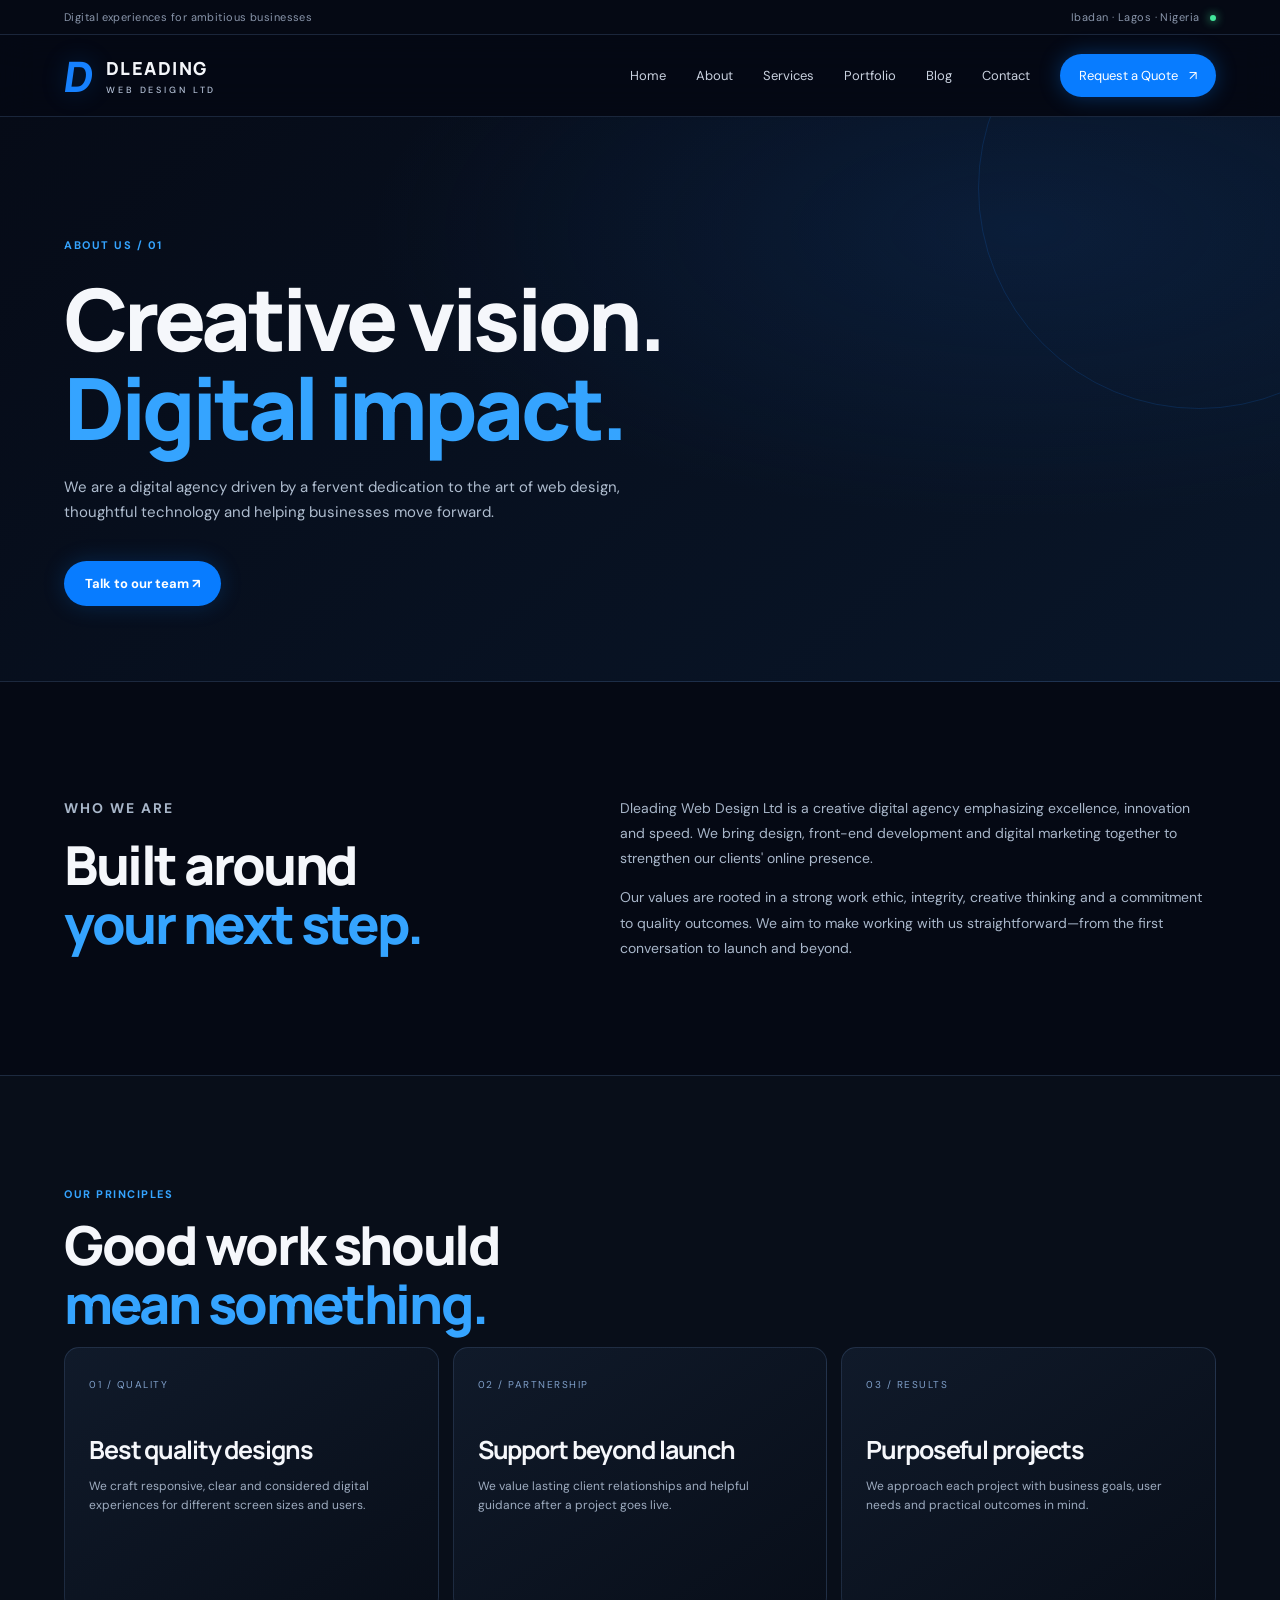
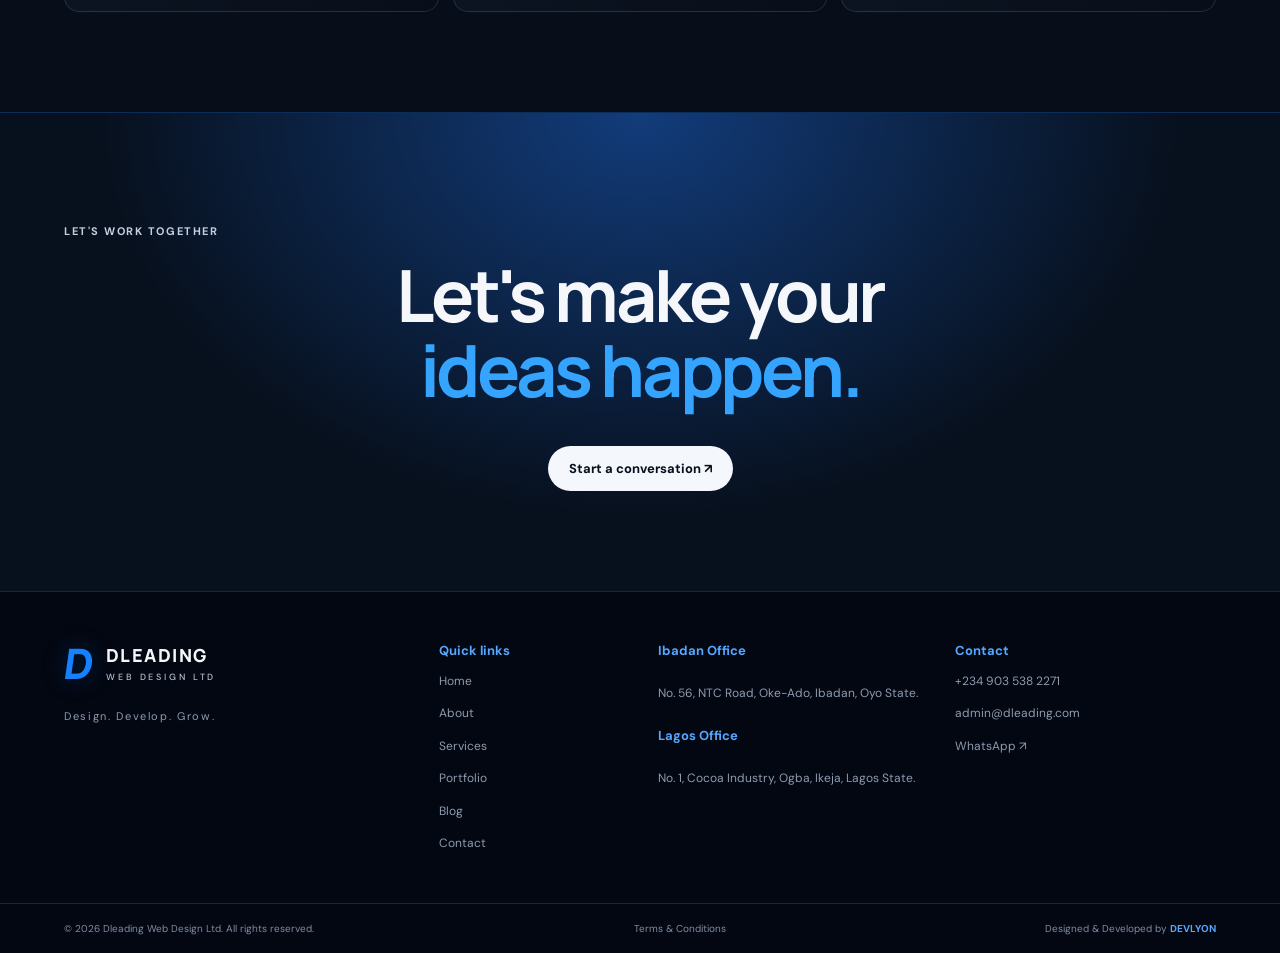
==== about.html @ f8544e95 "Route blog links to redesigned internal blog" ====
<!DOCTYPE html><html lang="en"><head><meta charset="UTF-8"><meta name="viewport" content="width=device-width, initial-scale=1.0"><meta name="description" content="Meet Dleading Web Design Ltd, a digital agency driven by creativity, integrity and purposeful technology."><meta name="theme-color" content="#050914"><title>About Dleading | Dleading Web Design</title><link rel="preconnect" href="https://fonts.googleapis.com"><link rel="preconnect" href="https://fonts.gstatic.com" crossorigin><link href="https://fonts.googleapis.com/css2?family=DM+Sans:wght@400;500;600;700&family=Manrope:wght@400;500;600;700;800&display=swap" rel="stylesheet"><link rel="stylesheet" href="styles.css"></head><body><div class="topline"><span>Digital experiences for ambitious businesses</span><span>Ibadan · Lagos · Nigeria <span class="pulse"></span></span></div><header class="header"><a class="brand" href="index.html"><span class="brand-mark">D</span><span class="brand-text">DLEADING<small>WEB DESIGN LTD</small></span></a><button class="menu-toggle" aria-label="Toggle navigation" aria-expanded="false"><span></span><span></span></button><nav class="nav" aria-label="Main navigation"><a href="index.html">Home</a><a href="about.html">About</a><a href="services.html">Services</a><a href="portfolio.html">Portfolio</a><a href="blog.html">Blog</a><a href="contact.html">Contact</a><a class="nav-cta" href="contact.html">Request a Quote <span>↗</span></a></nav></header><main><section class="inner-hero"><p class="eyebrow blue">ABOUT US / 01</p><h1>Creative vision.<br><span>Digital impact.</span></h1><p>We are a digital agency driven by a fervent dedication to the art of web design, thoughtful technology and helping businesses move forward.</p><a class="button primary" href="contact.html">Talk to our team ↗</a></section><section class="section inner-content"><div><p class="eyebrow blue">WHO WE ARE</p><h2>Built around<br><span>your next step.</span></h2></div><div><p>Dleading Web Design Ltd is a creative digital agency emphasizing excellence, innovation and speed. We bring design, front-end development and digital marketing together to strengthen our clients' online presence.</p><p>Our values are rooted in a strong work ethic, integrity, creative thinking and a commitment to quality outcomes. We aim to make working with us straightforward—from the first conversation to launch and beyond.</p></div></section><section class="section values-section"><p class="eyebrow blue">OUR PRINCIPLES</p><h2>Good work should<br><span>mean something.</span></h2><div class="service-cards"><article class="service-card"><span class="card-number">01 / QUALITY</span><h3>Best quality designs</h3><p>We craft responsive, clear and considered digital experiences for different screen sizes and users.</p></article><article class="service-card"><span class="card-number">02 / PARTNERSHIP</span><h3>Support beyond launch</h3><p>We value lasting client relationships and helpful guidance after a project goes live.</p></article><article class="service-card"><span class="card-number">03 / RESULTS</span><h3>Purposeful projects</h3><p>We approach each project with business goals, user needs and practical outcomes in mind.</p></article></div></section><section class="cta section"><p class="eyebrow">LET'S WORK TOGETHER</p><h2>Let's make your<br><span>ideas happen.</span></h2><a class="button light" href="contact.html">Start a conversation ↗</a></section></main><footer class="footer"><div class="footer-main"><div class="footer-brand"><a class="brand" href="index.html"><span class="brand-mark">D</span><span class="brand-text">DLEADING<small>WEB DESIGN LTD</small></span></a><p>Design. Develop. Grow.</p></div><div><h4>Quick links</h4><a href="index.html">Home</a><a href="about.html">About</a><a href="services.html">Services</a><a href="portfolio.html">Portfolio</a><a href="blog.html">Blog</a><a href="contact.html">Contact</a></div><div><h4>Ibadan Office</h4><p>No. 56, NTC Road, Oke-Ado, Ibadan, Oyo State.</p><h4>Lagos Office</h4><p>No. 1, Cocoa Industry, Ogba, Ikeja, Lagos State.</p></div><div><h4>Contact</h4><a href="tel:+2349035382271">+234 903 538 2271</a><a href="mailto:admin@dleading.com">admin@dleading.com</a><a href="https://wa.me/2349035382271">WhatsApp ↗</a></div></div><div class="footer-bottom"><span>© 2026 Dleading Web Design Ltd. All rights reserved.</span><span>Terms & Conditions</span><span class="dev-credit">Designed & Developed by <a href="https://devlyon.pages.dev/" target="_blank" rel="noopener">DEVLYON</a></span></div></footer><script src="script.js"></script></body></html>
---- styles.css ----
:root{--bg:#050914;--panel:#0a1222;--blue:#087cff;--blue2:#35a4ff;--text:#f5f7fb;--muted:#9ba8bc;--line:rgba(117,157,213,.2);--lime:#c8ff42}*{box-sizing:border-box}html{scroll-behavior:smooth}body{margin:0;background:var(--bg);color:var(--text);font-family:'DM Sans',sans-serif;overflow-x:hidden}a{color:inherit;text-decoration:none}.topline{display:flex;justify-content:space-between;padding:10px 5vw;color:#8995aa;font-size:11px;letter-spacing:.04em;border-bottom:1px solid var(--line)}.pulse{display:inline-block;width:6px;height:6px;background:#42e79b;border-radius:50%;margin-left:7px;box-shadow:0 0 10px #42e79b}.header{height:82px;padding:0 5vw;display:flex;align-items:center;justify-content:space-between;background:rgba(5,9,20,.85);backdrop-filter:blur(18px);position:sticky;top:0;z-index:100;border-bottom:1px solid var(--line)}.brand{display:flex;align-items:center;gap:12px}.brand-mark{font:800 42px Manrope,sans-serif;color:#1681ff;line-height:1;text-shadow:0 0 24px #0866d655;transform:skew(-8deg)}.brand-text{font:800 18px Manrope,sans-serif;letter-spacing:.08em}.brand-text small{display:block;font:500 9px 'DM Sans';letter-spacing:.32em;color:#b4c1d6;margin-top:4px}.nav{display:flex;align-items:center;gap:30px;font-size:13px;color:#c9d1df}.nav>a:not(.nav-cta){transition:color .25s}.nav>a:hover,.nav .active{color:var(--blue2)}.nav-cta{background:var(--blue);padding:13px 19px;border-radius:30px;color:#fff;box-shadow:0 0 22px #087cff55;transition:transform .2s,box-shadow .2s}.nav-cta:hover{transform:translateY(-2px);box-shadow:0 0 30px #087cff88}.nav-cta span{margin-left:8px}.menu-toggle{display:none}.hero{position:relative;min-height:600px;display:flex;align-items:center;padding:70px 5vw 90px;overflow:hidden;background:linear-gradient(110deg,#050914 10%,#07152d 65%,#061020)}.hero-grid{position:absolute;inset:0;opacity:.18;background-image:linear-gradient(rgba(44,115,221,.3) 1px,transparent 1px),linear-gradient(90deg,rgba(44,115,221,.3) 1px,transparent 1px);background-size:60px 60px;mask-image:linear-gradient(to right,black,transparent 80%)}.hero-glow{position:absolute;width:700px;height:700px;background:#0055ff25;filter:blur(90px);right:8%;top:-100px;border-radius:50%}.hero-copy{z-index:2;max-width:660px}.eyebrow{font-size:11px;letter-spacing:.14em;font-weight:700;color:#c4d0e2;display:flex;align-items:center;gap:10px}.eyebrow-line{height:1px;width:40px;background:var(--blue)}.blue{color:var(--blue2)}h1,h2,h3{font-family:Manrope,sans-serif;letter-spacing:-.045em}h1{font-size:clamp(44px,6.2vw,84px);line-height:1.04;margin:23px 0;font-weight:800}h1 span,h2 span{color:var(--blue2)}.hero-desc{color:#b3bfd1;line-height:1.7;max-width:480px;font-size:15px}.hero-actions{display:flex;align-items:center;gap:18px;margin-top:28px}.button{display:inline-flex;align-items:center;gap:14px;padding:14px 21px;border-radius:40px;font-weight:700;font-size:13px;transition:transform .25s,background .25s,box-shadow .25s}.button:hover{transform:translateY(-3px)}.primary{background:var(--blue);color:white;box-shadow:0 0 22px #087cff35}.primary:hover{background:#2792ff;box-shadow:0 0 25px #087cff66}.ghost{color:#fff}.play{display:grid;place-items:center;width:34px;height:34px;border:1px solid #58aaff;border-radius:50%;color:#59aaff}.hero-note{margin-top:52px;color:#7c8ca5;font-size:10px;letter-spacing:.17em}.note-dot{display:inline-block;width:7px;height:7px;border-radius:50%;background:var(--blue);margin-right:10px}.hero-visual{position:absolute;right:4%;top:0;width:49%;height:100%;overflow:hidden}.portrait-backdrop{position:absolute;inset:0;background:linear-gradient(130deg,transparent,#062c65 50%,#07122c);clip-path:polygon(23% 0,100% 0,100% 100%,0 100%)}.founder-photo{position:absolute;bottom:0;right:12%;height:94%;max-width:72%;object-fit:contain;object-position:bottom;filter:drop-shadow(0 10px 45px #0008)}.hero-tag{position:absolute;right:0;top:22%;display:flex;flex-direction:column;color:#70b9ff;font-family:Manrope,sans-serif;font-weight:800;font-size:22px;line-height:1.2;text-shadow:0 0 20px #167bff66;transform:rotate(7deg)}.hero-tag span{font-size:10px;letter-spacing:.2em}.tag-arrow{font-size:32px!important;text-align:right}.orbit{position:absolute;border:1px solid #1681ff55;border-radius:50%;transform:rotate(-22deg)}.orbit-one{width:520px;height:170px;right:-60px;bottom:15%}.orbit-two{width:430px;height:130px;right:0;bottom:20%;border-color:#50b4ff55}.visual-caption{position:absolute;bottom:5%;right:2%;font-size:9px;letter-spacing:.15em;color:#7fa9d6}.service-strip{margin:-28px 3% 0;position:relative;z-index:5;display:grid;grid-template-columns:repeat(8,1fr);background:#07111f;border:1px solid #167fff75;box-shadow:0 0 24px #006aff25;border-radius:18px;overflow:hidden}.service-strip a{display:flex;align-items:center;justify-content:center;flex-direction:column;gap:8px;padding:20px 8px;color:#d8e4f4;font-size:12px;text-align:center;border-right:1px solid var(--line);transition:background .2s,color .2s}.service-strip a:last-child{border:0}.service-strip a:hover{background:#10264a;color:#fff}.strip-icon{font-size:22px;color:#1681ff}.section{padding:100px 5vw}.intro{display:grid;grid-template-columns:1.1fr 1.3fr .9fr;gap:42px;align-items:center}.intro h2,.section-heading h2,.blog-copy h2{font-size:clamp(32px,4vw,52px);line-height:1.08;margin:15px 0}.intro-copy>p:not(.eyebrow){color:#aab6c8;line-height:1.7;font-size:14px}.text-link{display:inline-flex;gap:14px;align-items:center;margin-top:16px;border-bottom:1px solid #287dff;padding-bottom:8px;font-size:13px;font-weight:700}.text-link span{color:var(--blue2)}.showcase{position:relative;height:300px;perspective:900px}.showcase-window{position:absolute;width:75%;height:210px;border-radius:12px;border:1px solid #4e92e655;background:#101b2e;box-shadow:0 20px 40px #0005;overflow:hidden}.window-a{left:0;top:55px;transform:rotate(-8deg)}.window-b{left:15%;top:5px;transform:rotate(4deg);z-index:2}.window-c{right:-2%;top:65px;transform:rotate(10deg);z-index:1}.window-top{height:24px;background:#0b1424;border-bottom:1px solid #243650;display:flex;align-items:center;padding:0 8px;gap:4px}.window-top span{width:5px;height:5px;border-radius:50%;background:#4c6b91}.window-top small{margin-left:auto;font-size:7px;color:#7087a5}.window-content{height:calc(100% - 24px);background:linear-gradient(135deg,#142a49,#061020);padding:20px;display:flex;flex-direction:column;justify-content:center}.window-content span{font-size:13px;color:#92b7e5}.window-content b{font:800 27px Manrope;color:#fff}.window-content i{font-size:9px;color:#78aaff;margin-top:15px}.window-content.alt{background:linear-gradient(140deg,#07101e,#174b9d)}.window-content.third{background:linear-gradient(140deg,#0d1725,#262b3c)}.why h3{font-size:23px;line-height:1.25}.why ul{list-style:none;padding:0;margin:20px 0}.why li{display:flex;gap:12px;margin:17px 0}.why li>b{width:30px;height:30px;border-radius:9px;background:#0c2b55;border:1px solid #167bff66;color:#4da4ff;display:grid;place-items:center}.why li span{display:flex;flex-direction:column;gap:4px}.why li strong{font-size:13px}.why li small{font-size:11px;color:#8797ad}.services{background:#080e19;border-top:1px solid var(--line);border-bottom:1px solid var(--line)}.section-heading{display:flex;justify-content:space-between;align-items:end;gap:30px;margin-bottom:35px}.section-heading>p{max-width:400px;color:#9daabd;line-height:1.65;font-size:14px}.service-cards{display:grid;grid-template-columns:repeat(3,1fr);gap:14px}.service-card{min-height:265px;padding:24px;background:linear-gradient(145deg,#101a2a,#080e19);border:1px solid var(--line);border-radius:15px;position:relative;overflow:hidden;transition:transform .25s,border-color .25s,background .25s}.service-card:hover{transform:translateY(-5px);border-color:#2589ff;background:linear-gradient(145deg,#14294a,#080e19)}.service-card.featured{background:linear-gradient(140deg,#103b79,#0b1425);grid-column:span 2}.card-number{font-size:10px;letter-spacing:.15em;color:#7f9fc9}.card-symbol{position:absolute;right:22px;top:22px;font-size:27px;color:#288bff}.service-card h3{font-size:25px;line-height:1.18;margin:42px 0 12px}.service-card p{font-size:12px;line-height:1.6;color:#9eacc0;max-width:320px}.card-arrow{position:absolute;bottom:20px;right:24px;color:#50a5ff;font-size:22px}.section-bottom{margin-top:30px}.work-grid{display:grid;grid-template-columns:repeat(4,1fr);gap:16px}.work-image{height:240px;position:relative;overflow:hidden;border-radius:12px;background:#111a28}.work-image img{width:100%;height:100%;object-fit:cover;transition:transform .5s,filter .5s}.work-item:hover img{transform:scale(1.06);filter:brightness(.7)}.work-overlay{position:absolute;right:14px;top:14px;background:#087cff;color:white;width:38px;height:38px;border-radius:50%;display:grid;place-items:center;opacity:0;transform:translateY(5px);transition:.25s}.work-item:hover .work-overlay{opacity:1;transform:none}.work-meta{display:flex;flex-direction:column;gap:6px;margin-top:12px}.work-meta span{font-size:11px;font-weight:800;letter-spacing:.06em}.work-meta small{color:#8595aa;font-size:11px}.blog{display:grid;grid-template-columns:1fr 1fr;align-items:center;gap:70px;background:#091222;border-top:1px solid var(--line)}.blog-visual{height:350px;position:relative;background:linear-gradient(145deg,#061327,#0d3472);border-radius:18px;overflow:hidden;display:grid;place-items:center}.blog-big{font:800 260px Manrope;color:#1b80ff33;line-height:1}.blog-orbit{position:absolute;width:340px;height:140px;border:1px solid #298cff80;border-radius:50%;transform:rotate(-20deg);box-shadow:0 0 25px #087cff22}.blog-label{position:absolute;right:20px;bottom:20px;font:800 12px Manrope;letter-spacing:.12em;color:#c8ff42}.blog-copy>p:not(.eyebrow){color:#a8b5c7;line-height:1.7;max-width:430px;font-size:14px}.cta{text-align:center;background:radial-gradient(ellipse at 50% 0,#123c7b,#07101d 60%);border-top:1px solid #167fff44}.cta h2{font-size:clamp(40px,6vw,72px);line-height:1.04;margin:20px 0}.cta>p:not(.eyebrow){color:#b2bfd2}.light{background:#f4f7fb;color:#07101d;margin-top:18px}.light:hover{background:#c8ff42}.footer{background:#030711;border-top:1px solid var(--line)}.footer-main{display:grid;grid-template-columns:1.3fr .7fr 1fr 1fr;gap:36px;padding:50px 5vw}.footer-main>div{display:flex;flex-direction:column;gap:12px}.footer-main h4{margin:0;color:#55a7ff;font-size:13px}.footer-main p,.footer-main a:not(.brand){color:#8e9cb1;font-size:12px;line-height:1.7}.footer-main a:hover{color:#fff}.footer-brand p{font-size:11px!important;letter-spacing:.15em}.footer-bottom{padding:18px 5vw;border-top:1px solid var(--line);display:flex;justify-content:space-between;gap:16px;color:#7f8da3;font-size:10px}.dev-credit a{color:#55a7ff;font-weight:700;transition:color .25s}.dev-credit a:hover{color:#c8ff42}
@media(max-width:1000px){.nav{gap:16px}.nav-cta{padding:11px 13px}.hero-visual{right:0;width:48%}.hero-copy{max-width:58%}.hero-tag{right:2%;font-size:17px}.intro{grid-template-columns:1fr 1.2fr;gap:30px}.why{grid-column:1/-1}.why ul{display:grid;grid-template-columns:repeat(2,1fr);gap:10px}.service-strip{grid-template-columns:repeat(4,1fr)}.service-strip a:nth-child(4){border-right:0}.service-strip a:nth-child(n+5){border-top:1px solid var(--line)}.work-grid{grid-template-columns:repeat(2,1fr)}}
@media(max-width:700px){.topline{font-size:9px;padding:9px 4vw}.header{height:70px;padding:0 4vw}.brand-mark{font-size:34px}.brand-text{font-size:15px}.menu-toggle{display:flex;flex-direction:column;gap:5px;background:transparent;border:1px solid var(--line);border-radius:8px;padding:10px}.menu-toggle span{width:20px;height:2px;background:#eaf2ff}.nav{position:absolute;top:70px;left:0;right:0;background:#070e1b;border-bottom:1px solid var(--line);display:none;flex-direction:column;align-items:stretch;padding:16px 4vw;gap:0}.nav.open{display:flex}.nav>a:not(.nav-cta){padding:13px 0;border-bottom:1px solid var(--line)}.nav-cta{margin-top:12px;text-align:center}.hero{min-height:720px;padding:52px 5vw 280px;align-items:flex-start}.hero-copy{max-width:100%}h1{font-size:clamp(43px,12vw,66px)}.hero-desc{font-size:14px;max-width:400px}.hero-visual{width:100%;height:340px;top:auto;bottom:0;right:0}.founder-photo{height:100%;max-width:78%;right:13%}.hero-tag{top:20%;right:4%;font-size:17px}.orbit-one{width:340px;height:110px;right:-40px}.orbit-two{width:290px;height:90px;right:0}.visual-caption{right:4%;bottom:3%}.service-strip{margin:-18px 3% 0;grid-template-columns:repeat(2,1fr);border-radius:13px}.service-strip a{padding:14px 8px;border-top:1px solid var(--line)}.service-strip a:nth-child(-n+2){border-top:0}.service-strip a:nth-child(2n){border-right:0}.service-strip a:nth-child(4){border-right:0}.section{padding:65px 5vw}.intro{grid-template-columns:1fr;gap:24px}.showcase{height:250px}.showcase-window{height:180px;width:72%}.window-a{top:45px}.window-b{top:0}.window-c{top:48px}.window-content b{font-size:22px}.why ul{grid-template-columns:1fr}.section-heading{align-items:flex-start;flex-direction:column;gap:5px}.section-heading>p{margin-top:0}.service-cards{grid-template-columns:1fr 1fr}.service-card{min-height:245px;padding:18px}.service-card.featured{grid-column:span 2}.service-card h3{font-size:21px;margin-top:38px}.service-card p{font-size:11px}.work-grid{gap:12px}.work-image{height:170px}.work-meta span{font-size:10px}.blog{grid-template-columns:1fr;gap:30px}.blog-visual{height:250px}.blog-big{font-size:190px}.footer-main{grid-template-columns:1fr 1fr;gap:25px;padding:36px 5vw}.footer-brand{grid-column:1/-1}.footer-bottom{flex-direction:column;gap:9px}.cta h2{font-size:43px}}
@media(max-width:390px){.service-cards{grid-template-columns:1fr}.service-card.featured{grid-column:auto}.work-grid{grid-template-columns:1fr}.work-image{height:220px}.hero{padding-bottom:250px}.hero-actions{gap:8px}.button{padding:12px 15px;font-size:12px}}
/* Additional inner-page and motion styling */
.inner-hero{padding:110px 5vw 75px;position:relative;overflow:hidden;background:radial-gradient(ellipse at 80% 20%,#10356855,transparent 45%),linear-gradient(140deg,#060b17,#091629);border-bottom:1px solid var(--line)}.inner-hero:after{content:"";position:absolute;width:440px;height:440px;border:1px solid #167fff28;border-radius:50%;right:-140px;top:-150px;pointer-events:none}.inner-hero h1{font-size:clamp(46px,7vw,86px);margin:22px 0;position:relative;z-index:1}.inner-hero>p:not(.eyebrow){color:#afbdcf;line-height:1.7;max-width:600px;font-size:15px}.inner-hero .button{margin-top:20px}.inner-content{display:grid;grid-template-columns:1fr 1.2fr;gap:60px;align-items:start}.inner-content h2,.values-section h2,.contact-details h2{font:800 clamp(32px,4.2vw,54px)/1.1 Manrope;margin:14px 0}.inner-content p,.contact-details>p:not(.eyebrow){color:#a9b7ca;line-height:1.8;font-size:14px}.values-section{background:#080e19;border-top:1px solid var(--line)}.contact-layout{display:grid;grid-template-columns:1fr 1fr;gap:55px;align-items:start}.contact-detail{display:flex;flex-direction:column;gap:7px;border-bottom:1px solid var(--line);padding:18px 0}.contact-detail small{font-size:10px;letter-spacing:.16em;color:#69aaff}.contact-detail span,.contact-detail a{color:#d3dcec;font-size:13px;line-height:1.6}.contact-details .button{margin-top:24px}.contact-form{display:flex;flex-direction:column;gap:18px;padding:30px;background:linear-gradient(145deg,#101c30,#09111e);border:1px solid var(--line);border-radius:18px}.contact-form label{display:flex;flex-direction:column;gap:8px;color:#cbd5e4;font-size:12px;font-weight:600}.contact-form input,.contact-form textarea{width:100%;background:#060c17;border:1px solid #263750;border-radius:10px;padding:14px;color:#fff;font:14px 'DM Sans',sans-serif;outline:none;transition:border-color .2s,box-shadow .2s}.contact-form input:focus,.contact-form textarea:focus{border-color:#1681ff;box-shadow:0 0 0 3px #1681ff22}.contact-form textarea{resize:vertical}.contact-form button{border:0;cursor:pointer;align-self:flex-start}.form-note,.form-status{font-size:11px;color:#8191a9;line-height:1.6;margin:0}.form-status{color:#8fc6ff}.portfolio-note{font-size:12px;color:#8292aa;margin-top:25px}.blog-link-section{display:grid;grid-template-columns:1fr 1fr;gap:60px;align-items:center}.blog-link-section h2{font:800 clamp(32px,4.5vw,55px)/1.1 Manrope;margin:14px 0}.blog-link-section p:not(.eyebrow){color:#a9b7ca;line-height:1.7}.reveal{opacity:0;transform:translateY(22px);transition:opacity .7s ease,transform .7s ease}.revealed{opacity:1;transform:none}.service-card:nth-child(2){transition-delay:.05s}.service-card:nth-child(3){transition-delay:.1s}.service-card:nth-child(4){transition-delay:.15s}.service-card:nth-child(5){transition-delay:.2s}.service-card:nth-child(6){transition-delay:.25s}@media(max-width:700px){.inner-hero{padding:75px 5vw 55px}.inner-content,.contact-layout,.blog-link-section{grid-template-columns:1fr;gap:30px}.contact-form{padding:22px}.portfolio-grid{grid-template-columns:1fr 1fr}.portfolio-grid .work-image{height:190px}}@media(prefers-reduced-motion:reduce){html{scroll-behavior:auto}.reveal{opacity:1;transform:none;transition:none}*,*:before,*:after{animation-duration:.01ms!important;transition-duration:.01ms!important}}
/* Blog library, filters and article layouts */
.blog-library{padding-top:65px}.blog-tools{display:flex;justify-content:space-between;gap:20px;align-items:center;margin-bottom:30px}.blog-search-wrap{display:flex;align-items:center;gap:10px;background:#0b1526;border:1px solid var(--line);border-radius:40px;padding:0 15px;min-width:230px}.blog-search-wrap span{color:#5daaff;font-size:22px}.blog-search-wrap input{background:transparent;border:0;outline:0;color:#fff;padding:13px 0;width:100%;font:13px 'DM Sans'}.blog-filters{display:flex;gap:8px;flex-wrap:wrap}.blog-filter{border:1px solid var(--line);background:#0b1526;color:#a9b7ca;padding:10px 14px;border-radius:30px;font:600 11px 'DM Sans';cursor:pointer;transition:.2s}.blog-filter:hover,.blog-filter.active{background:#087cff;color:white;border-color:#087cff}.blog-featured{display:grid;grid-template-columns:1fr 1fr;border:1px solid var(--line);border-radius:20px;overflow:hidden;background:#0a1323;margin-bottom:35px}.blog-feature-art{min-height:350px;background:linear-gradient(135deg,#08152a,#104b9b);position:relative;overflow:hidden;display:flex;flex-direction:column;justify-content:center;padding:40px}.feature-grid{position:absolute;inset:0;background-image:linear-gradient(#388cff22 1px,transparent 1px),linear-gradient(90deg,#388cff22 1px,transparent 1px);background-size:38px 38px}.feature-orbit{position:absolute;border:1px solid #55aaff66;border-radius:50%;width:450px;height:180px;transform:rotate(-22deg);left:-20px;top:70px}.blog-feature-art strong{font:800 clamp(45px,5vw,70px)/.95 Manrope;letter-spacing:-.05em;z-index:1}.blog-feature-art small{font:700 10px 'DM Sans';letter-spacing:.18em;color:#c5d8f3;margin-top:22px;z-index:1}.blog-feature-copy{padding:45px;align-self:center}.blog-feature-copy h2{font:800 clamp(27px,3.2vw,42px)/1.1 Manrope;margin:16px 0}.blog-feature-copy>p:not(.eyebrow){color:#aab8ca;line-height:1.7;font-size:13px}.blog-feature-copy .button{margin-top:12px}.blog-card-grid{display:grid;grid-template-columns:repeat(3,1fr);gap:20px}.blog-card{border:1px solid var(--line);border-radius:16px;overflow:hidden;background:#0a1322;transition:transform .25s,border-color .25s}.blog-card:hover{transform:translateY(-5px);border-color:#2b8bff}.blog-card-art{height:210px;padding:22px;display:flex;flex-direction:column;justify-content:space-between;position:relative;overflow:hidden}.blog-card-art>span{font:700 9px 'DM Sans';letter-spacing:.14em;z-index:1}.blog-card-art>b{font:800 36px/1 Manrope;letter-spacing:-.04em;z-index:1}.blog-card-art>i{position:absolute;right:18px;bottom:18px;font-style:normal;font-size:24px;z-index:1}.art-web{background:linear-gradient(135deg,#0a1730,#1259a8)}.art-web:after{content:'';position:absolute;width:240px;height:240px;border:1px solid #7bbdff66;border-radius:50%;right:-60px;top:10px}.art-seo{background:linear-gradient(135deg,#0c1827,#125a46)}.art-seo:after{content:'';position:absolute;width:190px;height:190px;border:1px solid #7affbb66;transform:rotate(45deg);right:-35px;top:35px}.art-marketing{background:linear-gradient(135deg,#20132d,#7a3e9a)}.art-marketing:after{content:'';position:absolute;width:220px;height:140px;border:1px solid #f5a8ff66;border-radius:50%;right:-30px;top:25px;transform:rotate(-20deg)}.blog-card-copy{padding:22px}.blog-card-meta{color:#65aaff;font-size:9px;letter-spacing:.13em;font-weight:700}.blog-card-copy h3{font:700 20px/1.25 Manrope;margin:12px 0}.blog-card-copy h3 a:hover{color:#6ab2ff}.blog-card-copy>p:not(.blog-card-meta){color:#9eacc0;font-size:12px;line-height:1.65}.blog-read{display:inline-block;margin-top:12px;color:#69b0ff;font-size:12px;font-weight:700}.blog-empty{padding:25px;color:#aab8ca;border:1px dashed var(--line);border-radius:12px}.article-hero{padding-bottom:55px}.article-wrap{max-width:820px;margin:auto}.article-meta{color:#66aaff;font-size:10px;letter-spacing:.13em;font-weight:700;margin:25px 0}.article-cover{height:260px;border-radius:18px;display:flex;align-items:center;justify-content:center;position:relative;overflow:hidden;margin-bottom:35px}.article-cover strong{font:800 clamp(45px,8vw,82px)/.95 Manrope;letter-spacing:-.05em;z-index:1;text-align:center}.article-cover .feature-grid{opacity:.5}.article-content{color:#c1ccdc;font-size:15px;line-height:1.85}.article-content h2{font:800 27px/1.2 Manrope;color:#fff;margin:36px 0 12px}.article-content h3{font:700 19px Manrope;color:#eaf2ff;margin:26px 0 10px}.article-content p{margin:15px 0}.article-content ul{padding-left:20px}.article-content li{margin:10px 0}.article-callout{border-left:3px solid #087cff;background:#0b1728;padding:20px;margin:28px 0;color:#d9e7f8}.article-back{display:inline-flex;margin:30px 0;color:#68adff;font-weight:700;font-size:13px}.article-cta{margin-top:45px;padding:30px;border:1px solid var(--line);border-radius:16px;background:#0a1424}.article-cta h3{margin-top:0}@media(max-width:850px){.blog-tools{align-items:flex-start;flex-direction:column}.blog-featured{grid-template-columns:1fr}.blog-feature-art{min-height:280px}.blog-feature-copy{padding:28px}.blog-card-grid{grid-template-columns:1fr 1fr}}@media(max-width:700px){.blog-filters{width:100%}.blog-filter{padding:9px 11px}.blog-card-grid{grid-template-columns:1fr}.blog-card-art{height:200px}.blog-feature-art{min-height:240px}.article-cover{height:210px}.article-content{font-size:14px}.article-content h2{font-size:24px}}
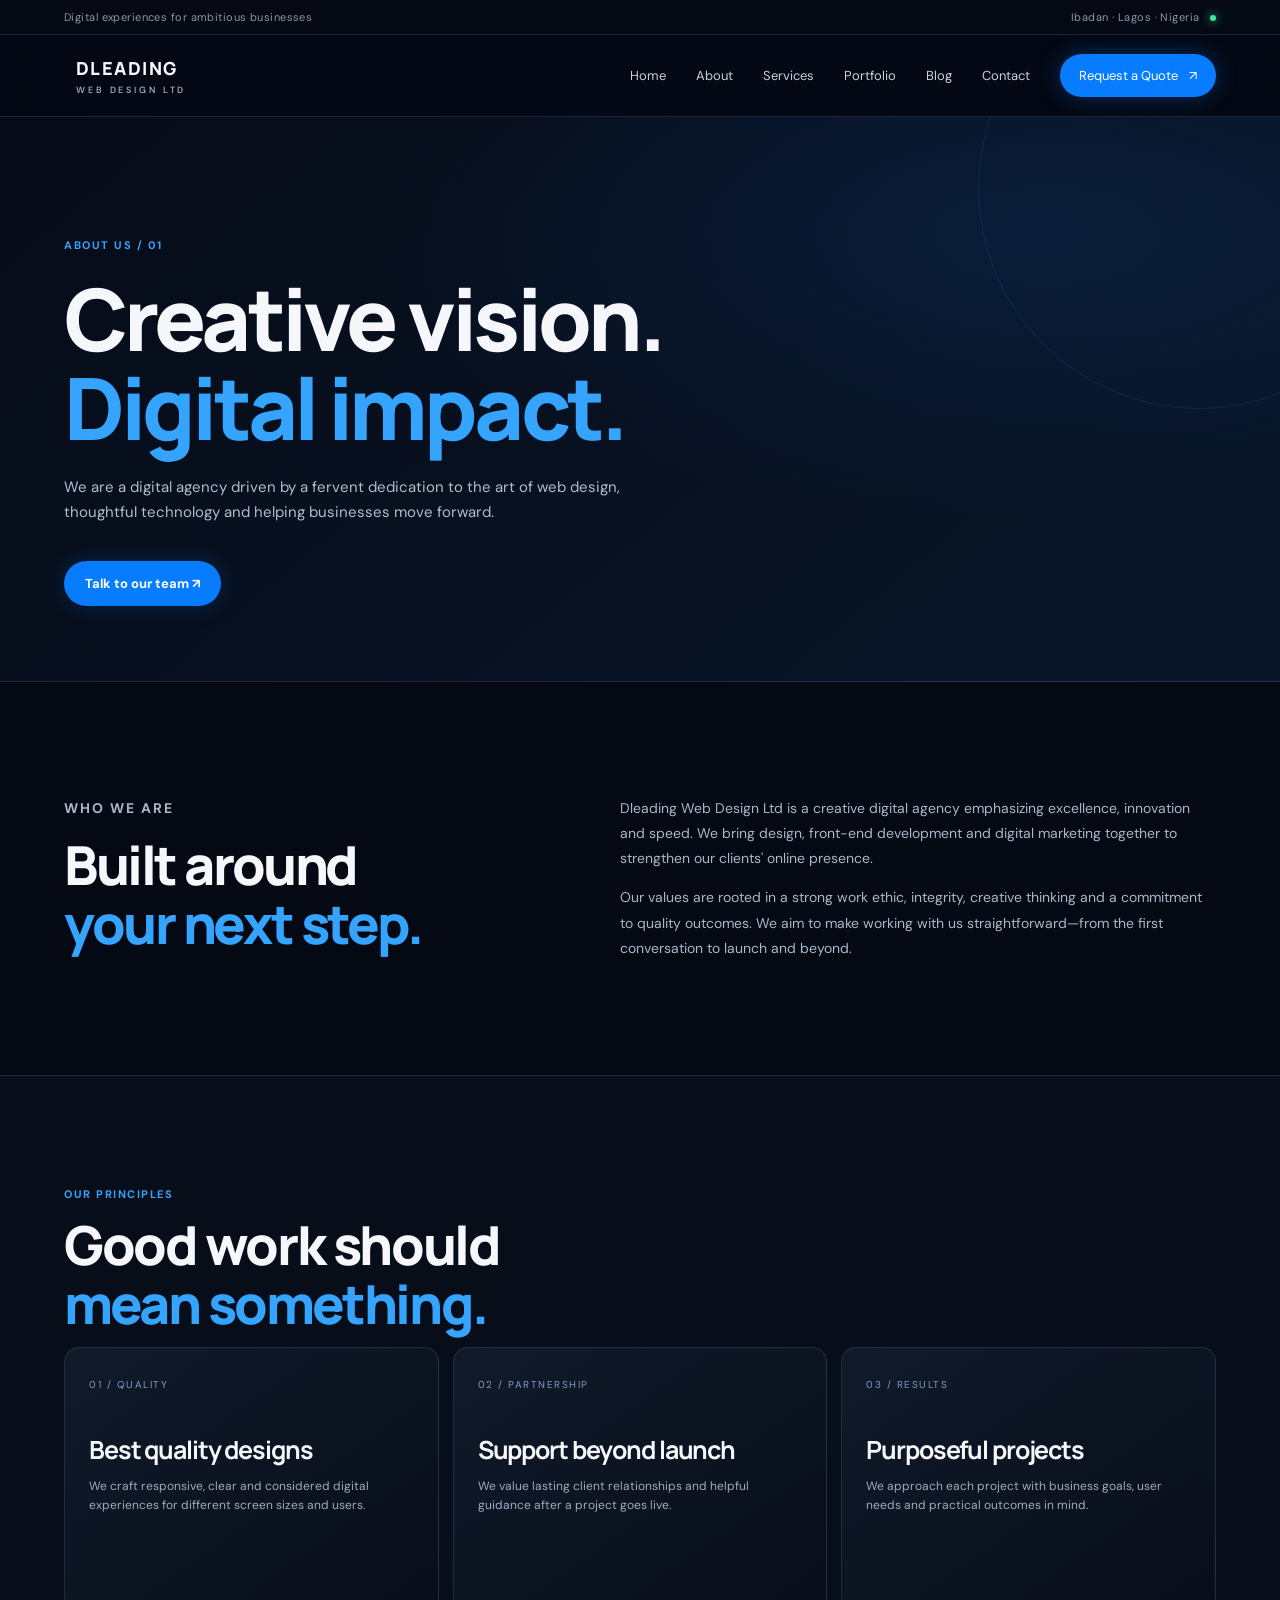
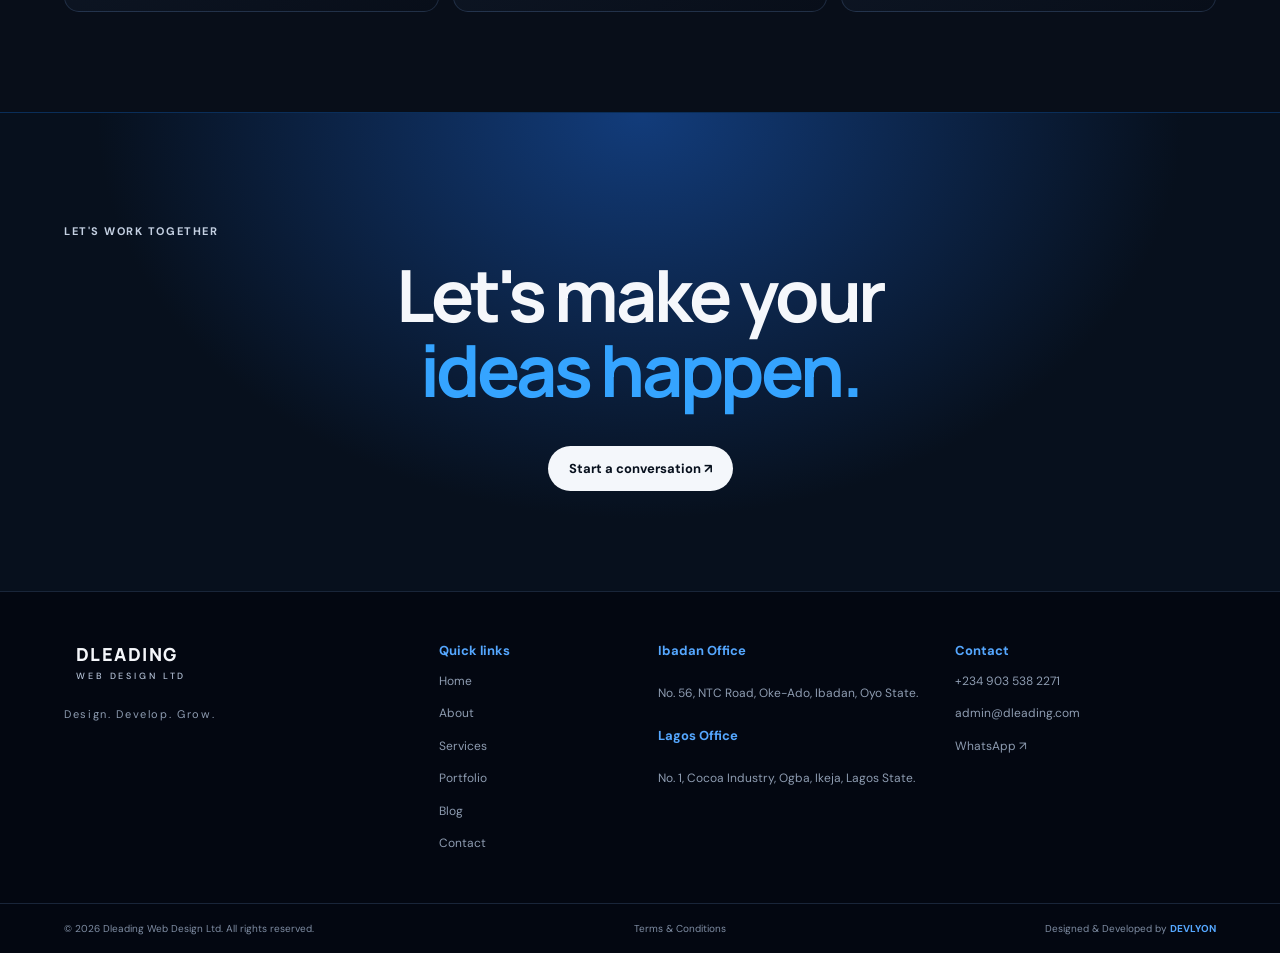
==== commit 13b18ef7: "Replace D monogram with orbital logo mark" ====
--- a/about.html
+++ b/about.html
@@ -1 +1 @@
-<!DOCTYPE html><html lang="en"><head><meta charset="UTF-8"><meta name="viewport" content="width=device-width, initial-scale=1.0"><meta name="description" content="Meet Dleading Web Design Ltd, a digital agency driven by creativity, integrity and purposeful technology."><meta name="theme-color" content="#050914"><title>About Dleading | Dleading Web Design</title><link rel="preconnect" href="https://fonts.googleapis.com"><link rel="preconnect" href="https://fonts.gstatic.com" crossorigin><link href="https://fonts.googleapis.com/css2?family=DM+Sans:wght@400;500;600;700&family=Manrope:wght@400;500;600;700;800&display=swap" rel="stylesheet"><link rel="stylesheet" href="styles.css"></head><body><div class="topline"><span>Digital experiences for ambitious businesses</span><span>Ibadan · Lagos · Nigeria <span class="pulse"></span></span></div><header class="header"><a class="brand" href="index.html"><span class="brand-mark">D</span><span class="brand-text">DLEADING<small>WEB DESIGN LTD</small></span></a><button class="menu-toggle" aria-label="Toggle navigation" aria-expanded="false"><span></span><span></span></button><nav class="nav" aria-label="Main navigation"><a href="index.html">Home</a><a href="about.html">About</a><a href="services.html">Services</a><a href="portfolio.html">Portfolio</a><a href="blog.html">Blog</a><a href="contact.html">Contact</a><a class="nav-cta" href="contact.html">Request a Quote <span>↗</span></a></nav></header><main><section class="inner-hero"><p class="eyebrow blue">ABOUT US / 01</p><h1>Creative vision.<br><span>Digital impact.</span></h1><p>We are a digital agency driven by a fervent dedication to the art of web design, thoughtful technology and helping businesses move forward.</p><a class="button primary" href="contact.html">Talk to our team ↗</a></section><section class="section inner-content"><div><p class="eyebrow blue">WHO WE ARE</p><h2>Built around<br><span>your next step.</span></h2></div><div><p>Dleading Web Design Ltd is a creative digital agency emphasizing excellence, innovation and speed. We bring design, front-end development and digital marketing together to strengthen our clients' online presence.</p><p>Our values are rooted in a strong work ethic, integrity, creative thinking and a commitment to quality outcomes. We aim to make working with us straightforward—from the first conversation to launch and beyond.</p></div></section><section class="section values-section"><p class="eyebrow blue">OUR PRINCIPLES</p><h2>Good work should<br><span>mean something.</span></h2><div class="service-cards"><article class="service-card"><span class="card-number">01 / QUALITY</span><h3>Best quality designs</h3><p>We craft responsive, clear and considered digital experiences for different screen sizes and users.</p></article><article class="service-card"><span class="card-number">02 / PARTNERSHIP</span><h3>Support beyond launch</h3><p>We value lasting client relationships and helpful guidance after a project goes live.</p></article><article class="service-card"><span class="card-number">03 / RESULTS</span><h3>Purposeful projects</h3><p>We approach each project with business goals, user needs and practical outcomes in mind.</p></article></div></section><section class="cta section"><p class="eyebrow">LET'S WORK TOGETHER</p><h2>Let's make your<br><span>ideas happen.</span></h2><a class="button light" href="contact.html">Start a conversation ↗</a></section></main><footer class="footer"><div class="footer-main"><div class="footer-brand"><a class="brand" href="index.html"><span class="brand-mark">D</span><span class="brand-text">DLEADING<small>WEB DESIGN LTD</small></span></a><p>Design. Develop. Grow.</p></div><div><h4>Quick links</h4><a href="index.html">Home</a><a href="about.html">About</a><a href="services.html">Services</a><a href="portfolio.html">Portfolio</a><a href="blog.html">Blog</a><a href="contact.html">Contact</a></div><div><h4>Ibadan Office</h4><p>No. 56, NTC Road, Oke-Ado, Ibadan, Oyo State.</p><h4>Lagos Office</h4><p>No. 1, Cocoa Industry, Ogba, Ikeja, Lagos State.</p></div><div><h4>Contact</h4><a href="tel:+2349035382271">+234 903 538 2271</a><a href="mailto:admin@dleading.com">admin@dleading.com</a><a href="https://wa.me/2349035382271">WhatsApp ↗</a></div></div><div class="footer-bottom"><span>© 2026 Dleading Web Design Ltd. All rights reserved.</span><span>Terms & Conditions</span><span class="dev-credit">Designed & Developed by <a href="https://devlyon.pages.dev/" target="_blank" rel="noopener">DEVLYON</a></span></div></footer><script src="script.js"></script></body></html>+<!DOCTYPE html><html lang="en"><head><meta charset="UTF-8"><meta name="viewport" content="width=device-width, initial-scale=1.0"><meta name="description" content="Meet Dleading Web Design Ltd, a digital agency driven by creativity, integrity and purposeful technology."><meta name="theme-color" content="#050914"><title>About Dleading | Dleading Web Design</title><link rel="preconnect" href="https://fonts.googleapis.com"><link rel="preconnect" href="https://fonts.gstatic.com" crossorigin><link href="https://fonts.googleapis.com/css2?family=DM+Sans:wght@400;500;600;700&family=Manrope:wght@400;500;600;700;800&display=swap" rel="stylesheet"><link rel="stylesheet" href="styles.css"></head><body><div class="topline"><span>Digital experiences for ambitious businesses</span><span>Ibadan · Lagos · Nigeria <span class="pulse"></span></span></div><header class="header"><a class="brand" href="index.html"><span class="brand-mark" aria-hidden="true"></span><span class="brand-text">DLEADING<small>WEB DESIGN LTD</small></span></a><button class="menu-toggle" aria-label="Toggle navigation" aria-expanded="false"><span></span><span></span></button><nav class="nav" aria-label="Main navigation"><a href="index.html">Home</a><a href="about.html">About</a><a href="services.html">Services</a><a href="portfolio.html">Portfolio</a><a href="blog.html">Blog</a><a href="contact.html">Contact</a><a class="nav-cta" href="contact.html">Request a Quote <span>↗</span></a></nav></header><main><section class="inner-hero"><p class="eyebrow blue">ABOUT US / 01</p><h1>Creative vision.<br><span>Digital impact.</span></h1><p>We are a digital agency driven by a fervent dedication to the art of web design, thoughtful technology and helping businesses move forward.</p><a class="button primary" href="contact.html">Talk to our team ↗</a></section><section class="section inner-content"><div><p class="eyebrow blue">WHO WE ARE</p><h2>Built around<br><span>your next step.</span></h2></div><div><p>Dleading Web Design Ltd is a creative digital agency emphasizing excellence, innovation and speed. We bring design, front-end development and digital marketing together to strengthen our clients' online presence.</p><p>Our values are rooted in a strong work ethic, integrity, creative thinking and a commitment to quality outcomes. We aim to make working with us straightforward—from the first conversation to launch and beyond.</p></div></section><section class="section values-section"><p class="eyebrow blue">OUR PRINCIPLES</p><h2>Good work should<br><span>mean something.</span></h2><div class="service-cards"><article class="service-card"><span class="card-number">01 / QUALITY</span><h3>Best quality designs</h3><p>We craft responsive, clear and considered digital experiences for different screen sizes and users.</p></article><article class="service-card"><span class="card-number">02 / PARTNERSHIP</span><h3>Support beyond launch</h3><p>We value lasting client relationships and helpful guidance after a project goes live.</p></article><article class="service-card"><span class="card-number">03 / RESULTS</span><h3>Purposeful projects</h3><p>We approach each project with business goals, user needs and practical outcomes in mind.</p></article></div></section><section class="cta section"><p class="eyebrow">LET'S WORK TOGETHER</p><h2>Let's make your<br><span>ideas happen.</span></h2><a class="button light" href="contact.html">Start a conversation ↗</a></section></main><footer class="footer"><div class="footer-main"><div class="footer-brand"><a class="brand" href="index.html"><span class="brand-mark" aria-hidden="true"></span><span class="brand-text">DLEADING<small>WEB DESIGN LTD</small></span></a><p>Design. Develop. Grow.</p></div><div><h4>Quick links</h4><a href="index.html">Home</a><a href="about.html">About</a><a href="services.html">Services</a><a href="portfolio.html">Portfolio</a><a href="blog.html">Blog</a><a href="contact.html">Contact</a></div><div><h4>Ibadan Office</h4><p>No. 56, NTC Road, Oke-Ado, Ibadan, Oyo State.</p><h4>Lagos Office</h4><p>No. 1, Cocoa Industry, Ogba, Ikeja, Lagos State.</p></div><div><h4>Contact</h4><a href="tel:+2349035382271">+234 903 538 2271</a><a href="mailto:admin@dleading.com">admin@dleading.com</a><a href="https://wa.me/2349035382271">WhatsApp ↗</a></div></div><div class="footer-bottom"><span>© 2026 Dleading Web Design Ltd. All rights reserved.</span><span>Terms & Conditions</span><span class="dev-credit">Designed & Developed by <a href="https://devlyon.pages.dev/" target="_blank" rel="noopener">DEVLYON</a></span></div></footer><script src="script.js"></script></body></html>
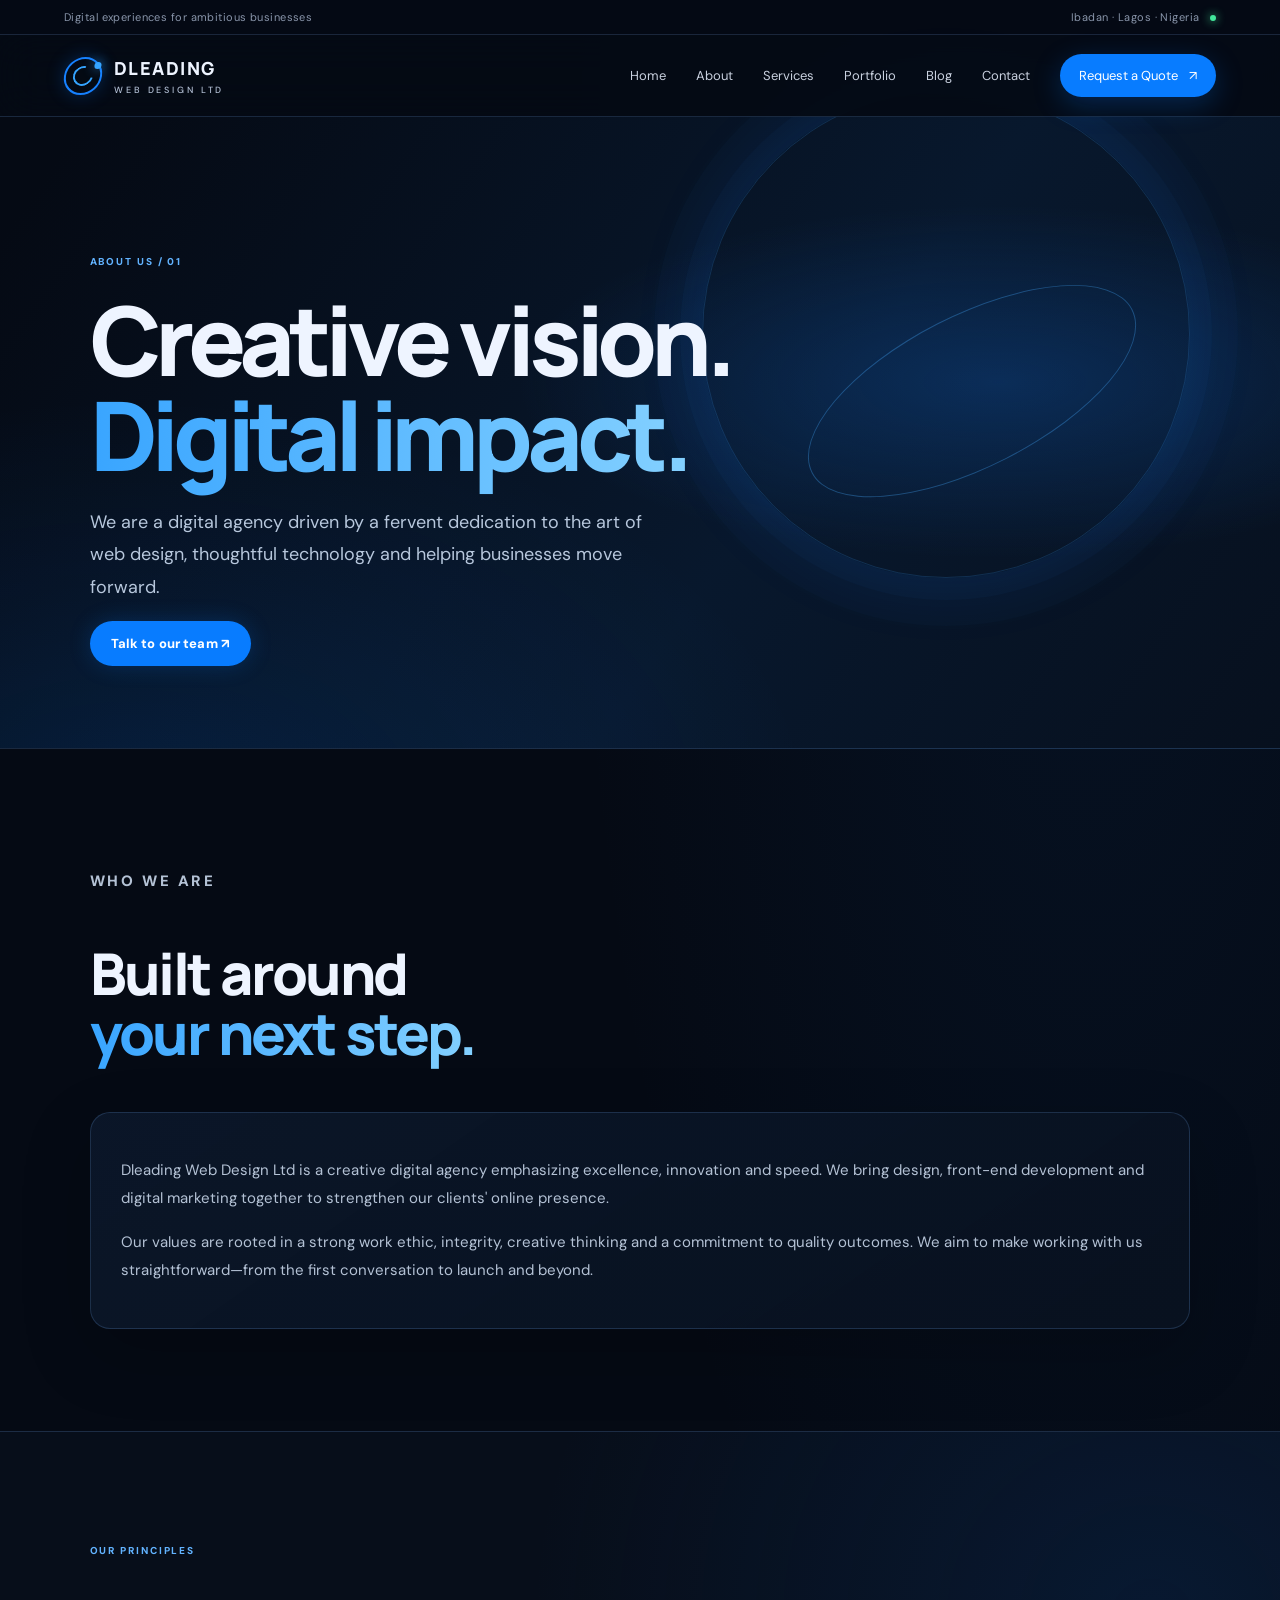
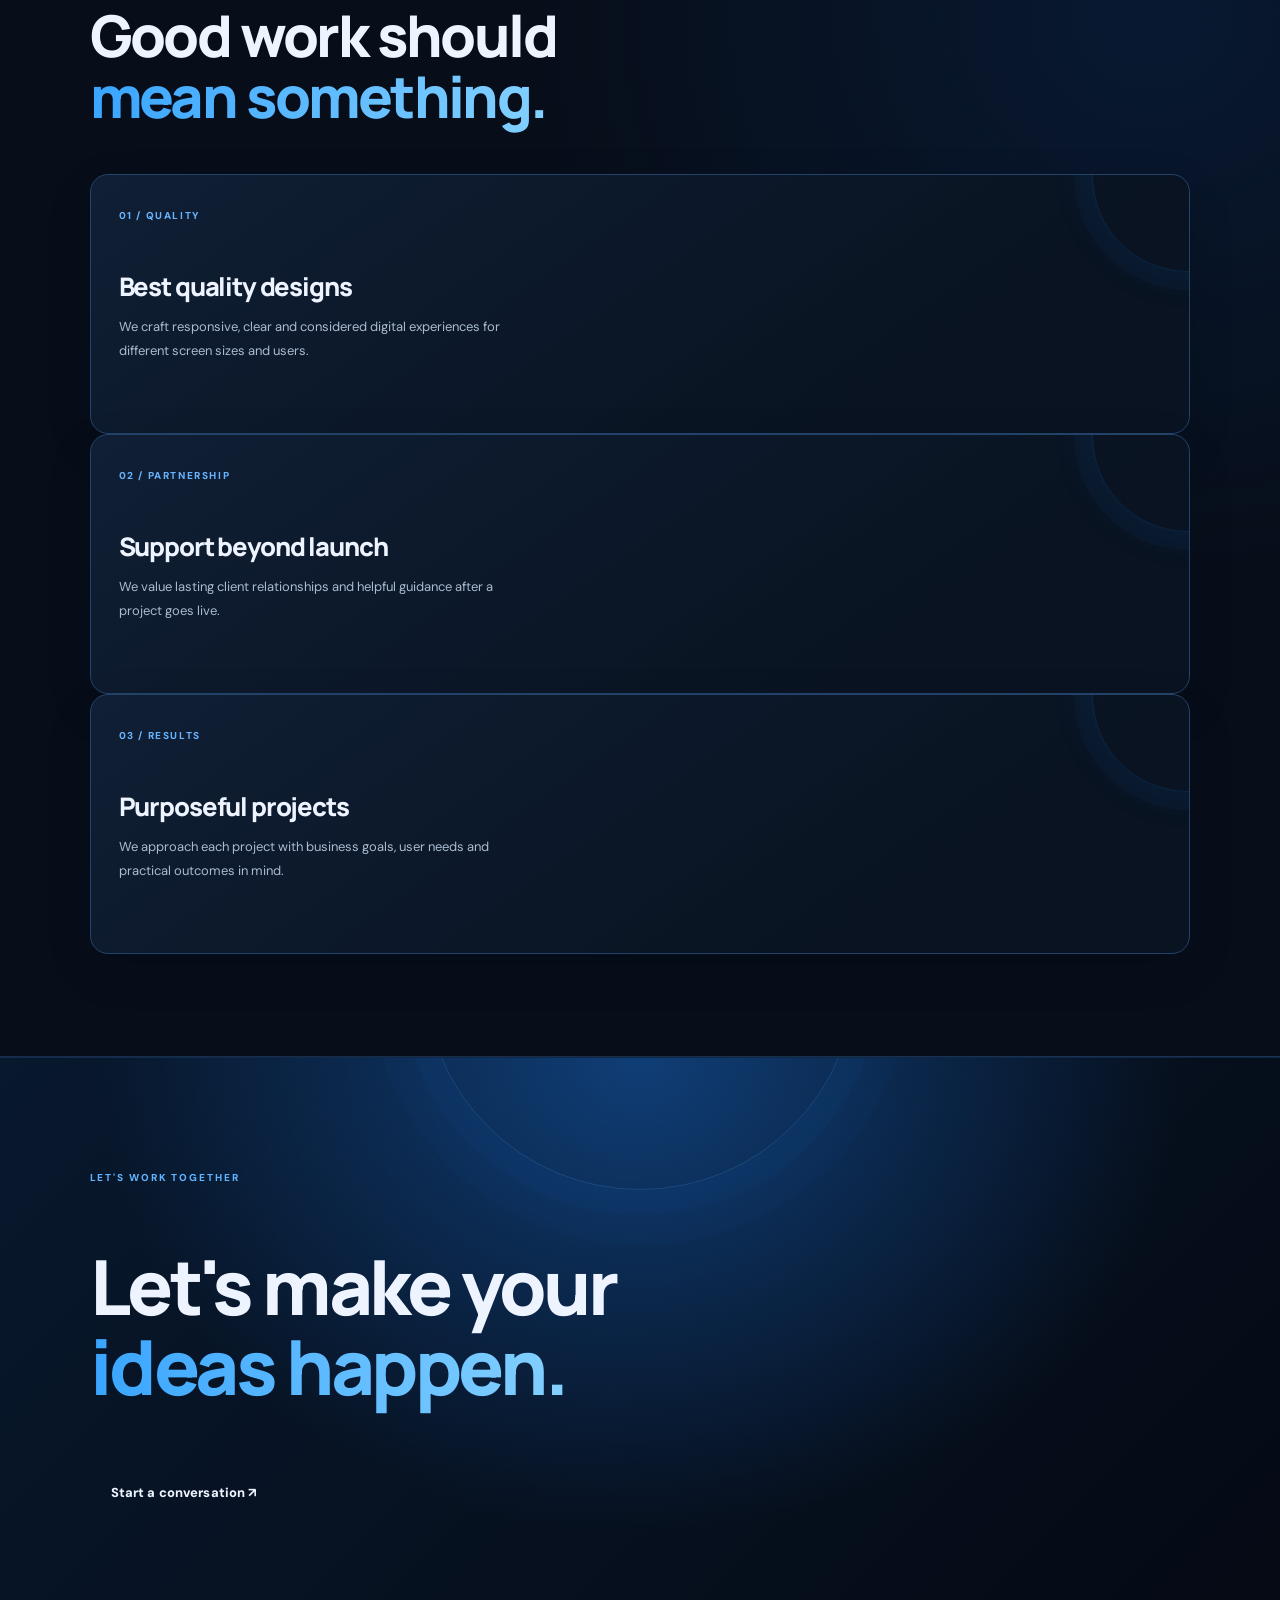
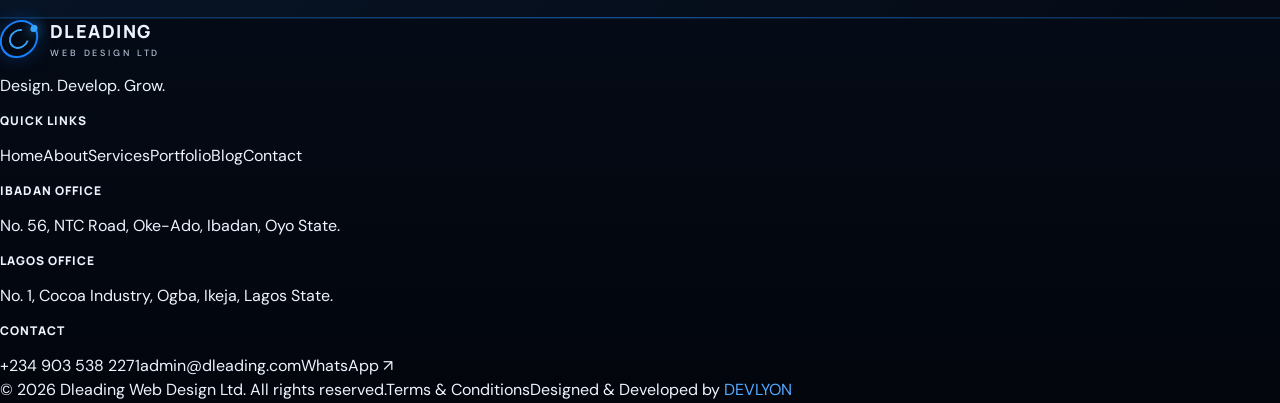
==== commit b163d9a5: "Apply unified Dleading visual system" ====
--- a/about.html
+++ b/about.html
@@ -1 +1 @@
-<!DOCTYPE html><html lang="en"><head><meta charset="UTF-8"><meta name="viewport" content="width=device-width, initial-scale=1.0"><meta name="description" content="Meet Dleading Web Design Ltd, a digital agency driven by creativity, integrity and purposeful technology."><meta name="theme-color" content="#050914"><title>About Dleading | Dleading Web Design</title><link rel="preconnect" href="https://fonts.googleapis.com"><link rel="preconnect" href="https://fonts.gstatic.com" crossorigin><link href="https://fonts.googleapis.com/css2?family=DM+Sans:wght@400;500;600;700&family=Manrope:wght@400;500;600;700;800&display=swap" rel="stylesheet"><link rel="stylesheet" href="styles.css"></head><body><div class="topline"><span>Digital experiences for ambitious businesses</span><span>Ibadan · Lagos · Nigeria <span class="pulse"></span></span></div><header class="header"><a class="brand" href="index.html"><span class="brand-mark" aria-hidden="true"></span><span class="brand-text">DLEADING<small>WEB DESIGN LTD</small></span></a><button class="menu-toggle" aria-label="Toggle navigation" aria-expanded="false"><span></span><span></span></button><nav class="nav" aria-label="Main navigation"><a href="index.html">Home</a><a href="about.html">About</a><a href="services.html">Services</a><a href="portfolio.html">Portfolio</a><a href="blog.html">Blog</a><a href="contact.html">Contact</a><a class="nav-cta" href="contact.html">Request a Quote <span>↗</span></a></nav></header><main><section class="inner-hero"><p class="eyebrow blue">ABOUT US / 01</p><h1>Creative vision.<br><span>Digital impact.</span></h1><p>We are a digital agency driven by a fervent dedication to the art of web design, thoughtful technology and helping businesses move forward.</p><a class="button primary" href="contact.html">Talk to our team ↗</a></section><section class="section inner-content"><div><p class="eyebrow blue">WHO WE ARE</p><h2>Built around<br><span>your next step.</span></h2></div><div><p>Dleading Web Design Ltd is a creative digital agency emphasizing excellence, innovation and speed. We bring design, front-end development and digital marketing together to strengthen our clients' online presence.</p><p>Our values are rooted in a strong work ethic, integrity, creative thinking and a commitment to quality outcomes. We aim to make working with us straightforward—from the first conversation to launch and beyond.</p></div></section><section class="section values-section"><p class="eyebrow blue">OUR PRINCIPLES</p><h2>Good work should<br><span>mean something.</span></h2><div class="service-cards"><article class="service-card"><span class="card-number">01 / QUALITY</span><h3>Best quality designs</h3><p>We craft responsive, clear and considered digital experiences for different screen sizes and users.</p></article><article class="service-card"><span class="card-number">02 / PARTNERSHIP</span><h3>Support beyond launch</h3><p>We value lasting client relationships and helpful guidance after a project goes live.</p></article><article class="service-card"><span class="card-number">03 / RESULTS</span><h3>Purposeful projects</h3><p>We approach each project with business goals, user needs and practical outcomes in mind.</p></article></div></section><section class="cta section"><p class="eyebrow">LET'S WORK TOGETHER</p><h2>Let's make your<br><span>ideas happen.</span></h2><a class="button light" href="contact.html">Start a conversation ↗</a></section></main><footer class="footer"><div class="footer-main"><div class="footer-brand"><a class="brand" href="index.html"><span class="brand-mark" aria-hidden="true"></span><span class="brand-text">DLEADING<small>WEB DESIGN LTD</small></span></a><p>Design. Develop. Grow.</p></div><div><h4>Quick links</h4><a href="index.html">Home</a><a href="about.html">About</a><a href="services.html">Services</a><a href="portfolio.html">Portfolio</a><a href="blog.html">Blog</a><a href="contact.html">Contact</a></div><div><h4>Ibadan Office</h4><p>No. 56, NTC Road, Oke-Ado, Ibadan, Oyo State.</p><h4>Lagos Office</h4><p>No. 1, Cocoa Industry, Ogba, Ikeja, Lagos State.</p></div><div><h4>Contact</h4><a href="tel:+2349035382271">+234 903 538 2271</a><a href="mailto:admin@dleading.com">admin@dleading.com</a><a href="https://wa.me/2349035382271">WhatsApp ↗</a></div></div><div class="footer-bottom"><span>© 2026 Dleading Web Design Ltd. All rights reserved.</span><span>Terms & Conditions</span><span class="dev-credit">Designed & Developed by <a href="https://devlyon.pages.dev/" target="_blank" rel="noopener">DEVLYON</a></span></div></footer><script src="script.js"></script></body></html>+<!DOCTYPE html><html lang="en"><head><meta charset="UTF-8"><meta name="viewport" content="width=device-width, initial-scale=1.0"><meta name="description" content="Meet Dleading Web Design Ltd, a digital agency driven by creativity, integrity and purposeful technology."><meta name="theme-color" content="#050914"><title>About Dleading | Dleading Web Design</title><link rel="preconnect" href="https://fonts.googleapis.com"><link rel="preconnect" href="https://fonts.gstatic.com" crossorigin><link href="https://fonts.googleapis.com/css2?family=DM+Sans:wght@400;500;600;700&family=Manrope:wght@400;500;600;700;800&display=swap" rel="stylesheet"><link rel="stylesheet" href="styles.css"><link rel="stylesheet" href="unified-design.css"></head><body><div class="topline"><span>Digital experiences for ambitious businesses</span><span>Ibadan · Lagos · Nigeria <span class="pulse"></span></span></div><header class="header"><a class="brand" href="index.html"><span class="brand-mark" aria-hidden="true"></span><span class="brand-text">DLEADING<small>WEB DESIGN LTD</small></span></a><button class="menu-toggle" aria-label="Toggle navigation" aria-expanded="false"><span></span><span></span></button><nav class="nav" aria-label="Main navigation"><a href="index.html">Home</a><a href="about.html">About</a><a href="services.html">Services</a><a href="portfolio.html">Portfolio</a><a href="blog.html">Blog</a><a href="contact.html">Contact</a><a class="nav-cta" href="contact.html">Request a Quote <span>↗</span></a></nav></header><main><section class="inner-hero"><p class="eyebrow blue">ABOUT US / 01</p><h1>Creative vision.<br><span>Digital impact.</span></h1><p>We are a digital agency driven by a fervent dedication to the art of web design, thoughtful technology and helping businesses move forward.</p><a class="button primary" href="contact.html">Talk to our team ↗</a></section><section class="section inner-content"><div><p class="eyebrow blue">WHO WE ARE</p><h2>Built around<br><span>your next step.</span></h2></div><div><p>Dleading Web Design Ltd is a creative digital agency emphasizing excellence, innovation and speed. We bring design, front-end development and digital marketing together to strengthen our clients' online presence.</p><p>Our values are rooted in a strong work ethic, integrity, creative thinking and a commitment to quality outcomes. We aim to make working with us straightforward—from the first conversation to launch and beyond.</p></div></section><section class="section values-section"><p class="eyebrow blue">OUR PRINCIPLES</p><h2>Good work should<br><span>mean something.</span></h2><div class="service-cards"><article class="service-card"><span class="card-number">01 / QUALITY</span><h3>Best quality designs</h3><p>We craft responsive, clear and considered digital experiences for different screen sizes and users.</p></article><article class="service-card"><span class="card-number">02 / PARTNERSHIP</span><h3>Support beyond launch</h3><p>We value lasting client relationships and helpful guidance after a project goes live.</p></article><article class="service-card"><span class="card-number">03 / RESULTS</span><h3>Purposeful projects</h3><p>We approach each project with business goals, user needs and practical outcomes in mind.</p></article></div></section><section class="cta section"><p class="eyebrow">LET'S WORK TOGETHER</p><h2>Let's make your<br><span>ideas happen.</span></h2><a class="button light" href="contact.html">Start a conversation ↗</a></section></main><footer class="footer"><div class="footer-main"><div class="footer-brand"><a class="brand" href="index.html"><span class="brand-mark" aria-hidden="true"></span><span class="brand-text">DLEADING<small>WEB DESIGN LTD</small></span></a><p>Design. Develop. Grow.</p></div><div><h4>Quick links</h4><a href="index.html">Home</a><a href="about.html">About</a><a href="services.html">Services</a><a href="portfolio.html">Portfolio</a><a href="blog.html">Blog</a><a href="contact.html">Contact</a></div><div><h4>Ibadan Office</h4><p>No. 56, NTC Road, Oke-Ado, Ibadan, Oyo State.</p><h4>Lagos Office</h4><p>No. 1, Cocoa Industry, Ogba, Ikeja, Lagos State.</p></div><div><h4>Contact</h4><a href="tel:+2349035382271">+234 903 538 2271</a><a href="mailto:admin@dleading.com">admin@dleading.com</a><a href="https://wa.me/2349035382271">WhatsApp ↗</a></div></div><div class="footer-bottom"><span>© 2026 Dleading Web Design Ltd. All rights reserved.</span><span>Terms & Conditions</span><span class="dev-credit">Designed & Developed by <a href="https://devlyon.pages.dev/" target="_blank" rel="noopener">DEVLYON</a></span></div></footer><script src="script.js"></script></body></html>
--- a/styles.css
+++ b/styles.css
@@ -1,8 +1,13 @@
-:root{--bg:#050914;--panel:#0a1222;--blue:#087cff;--blue2:#35a4ff;--text:#f5f7fb;--muted:#9ba8bc;--line:rgba(117,157,213,.2);--lime:#c8ff42}*{box-sizing:border-box}html{scroll-behavior:smooth}body{margin:0;background:var(--bg);color:var(--text);font-family:'DM Sans',sans-serif;overflow-x:hidden}a{color:inherit;text-decoration:none}.topline{display:flex;justify-content:space-between;padding:10px 5vw;color:#8995aa;font-size:11px;letter-spacing:.04em;border-bottom:1px solid var(--line)}.pulse{display:inline-block;width:6px;height:6px;background:#42e79b;border-radius:50%;margin-left:7px;box-shadow:0 0 10px #42e79b}.header{height:82px;padding:0 5vw;display:flex;align-items:center;justify-content:space-between;background:rgba(5,9,20,.85);backdrop-filter:blur(18px);position:sticky;top:0;z-index:100;border-bottom:1px solid var(--line)}.brand{display:flex;align-items:center;gap:12px}.brand-mark{font:800 42px Manrope,sans-serif;color:#1681ff;line-height:1;text-shadow:0 0 24px #0866d655;transform:skew(-8deg)}.brand-text{font:800 18px Manrope,sans-serif;letter-spacing:.08em}.brand-text small{display:block;font:500 9px 'DM Sans';letter-spacing:.32em;color:#b4c1d6;margin-top:4px}.nav{display:flex;align-items:center;gap:30px;font-size:13px;color:#c9d1df}.nav>a:not(.nav-cta){transition:color .25s}.nav>a:hover,.nav .active{color:var(--blue2)}.nav-cta{background:var(--blue);padding:13px 19px;border-radius:30px;color:#fff;box-shadow:0 0 22px #087cff55;transition:transform .2s,box-shadow .2s}.nav-cta:hover{transform:translateY(-2px);box-shadow:0 0 30px #087cff88}.nav-cta span{margin-left:8px}.menu-toggle{display:none}.hero{position:relative;min-height:600px;display:flex;align-items:center;padding:70px 5vw 90px;overflow:hidden;background:linear-gradient(110deg,#050914 10%,#07152d 65%,#061020)}.hero-grid{position:absolute;inset:0;opacity:.18;background-image:linear-gradient(rgba(44,115,221,.3) 1px,transparent 1px),linear-gradient(90deg,rgba(44,115,221,.3) 1px,transparent 1px);background-size:60px 60px;mask-image:linear-gradient(to right,black,transparent 80%)}.hero-glow{position:absolute;width:700px;height:700px;background:#0055ff25;filter:blur(90px);right:8%;top:-100px;border-radius:50%}.hero-copy{z-index:2;max-width:660px}.eyebrow{font-size:11px;letter-spacing:.14em;font-weight:700;color:#c4d0e2;display:flex;align-items:center;gap:10px}.eyebrow-line{height:1px;width:40px;background:var(--blue)}.blue{color:var(--blue2)}h1,h2,h3{font-family:Manrope,sans-serif;letter-spacing:-.045em}h1{font-size:clamp(44px,6.2vw,84px);line-height:1.04;margin:23px 0;font-weight:800}h1 span,h2 span{color:var(--blue2)}.hero-desc{color:#b3bfd1;line-height:1.7;max-width:480px;font-size:15px}.hero-actions{display:flex;align-items:center;gap:18px;margin-top:28px}.button{display:inline-flex;align-items:center;gap:14px;padding:14px 21px;border-radius:40px;font-weight:700;font-size:13px;transition:transform .25s,background .25s,box-shadow .25s}.button:hover{transform:translateY(-3px)}.primary{background:var(--blue);color:white;box-shadow:0 0 22px #087cff35}.primary:hover{background:#2792ff;box-shadow:0 0 25px #087cff66}.ghost{color:#fff}.play{display:grid;place-items:center;width:34px;height:34px;border:1px solid #58aaff;border-radius:50%;color:#59aaff}.hero-note{margin-top:52px;color:#7c8ca5;font-size:10px;letter-spacing:.17em}.note-dot{display:inline-block;width:7px;height:7px;border-radius:50%;background:var(--blue);margin-right:10px}.hero-visual{position:absolute;right:4%;top:0;width:49%;height:100%;overflow:hidden}.portrait-backdrop{position:absolute;inset:0;background:linear-gradient(130deg,transparent,#062c65 50%,#07122c);clip-path:polygon(23% 0,100% 0,100% 100%,0 100%)}.founder-photo{position:absolute;bottom:0;right:12%;height:94%;max-width:72%;object-fit:contain;object-position:bottom;filter:drop-shadow(0 10px 45px #0008)}.hero-tag{position:absolute;right:0;top:22%;display:flex;flex-direction:column;color:#70b9ff;font-family:Manrope,sans-serif;font-weight:800;font-size:22px;line-height:1.2;text-shadow:0 0 20px #167bff66;transform:rotate(7deg)}.hero-tag span{font-size:10px;letter-spacing:.2em}.tag-arrow{font-size:32px!important;text-align:right}.orbit{position:absolute;border:1px solid #1681ff55;border-radius:50%;transform:rotate(-22deg)}.orbit-one{width:520px;height:170px;right:-60px;bottom:15%}.orbit-two{width:430px;height:130px;right:0;bottom:20%;border-color:#50b4ff55}.visual-caption{position:absolute;bottom:5%;right:2%;font-size:9px;letter-spacing:.15em;color:#7fa9d6}.service-strip{margin:-28px 3% 0;position:relative;z-index:5;display:grid;grid-template-columns:repeat(8,1fr);background:#07111f;border:1px solid #167fff75;box-shadow:0 0 24px #006aff25;border-radius:18px;overflow:hidden}.service-strip a{display:flex;align-items:center;justify-content:center;flex-direction:column;gap:8px;padding:20px 8px;color:#d8e4f4;font-size:12px;text-align:center;border-right:1px solid var(--line);transition:background .2s,color .2s}.service-strip a:last-child{border:0}.service-strip a:hover{background:#10264a;color:#fff}.strip-icon{font-size:22px;color:#1681ff}.section{padding:100px 5vw}.intro{display:grid;grid-template-columns:1.1fr 1.3fr .9fr;gap:42px;align-items:center}.intro h2,.section-heading h2,.blog-copy h2{font-size:clamp(32px,4vw,52px);line-height:1.08;margin:15px 0}.intro-copy>p:not(.eyebrow){color:#aab6c8;line-height:1.7;font-size:14px}.text-link{display:inline-flex;gap:14px;align-items:center;margin-top:16px;border-bottom:1px solid #287dff;padding-bottom:8px;font-size:13px;font-weight:700}.text-link span{color:var(--blue2)}.showcase{position:relative;height:300px;perspective:900px}.showcase-window{position:absolute;width:75%;height:210px;border-radius:12px;border:1px solid #4e92e655;background:#101b2e;box-shadow:0 20px 40px #0005;overflow:hidden}.window-a{left:0;top:55px;transform:rotate(-8deg)}.window-b{left:15%;top:5px;transform:rotate(4deg);z-index:2}.window-c{right:-2%;top:65px;transform:rotate(10deg);z-index:1}.window-top{height:24px;background:#0b1424;border-bottom:1px solid #243650;display:flex;align-items:center;padding:0 8px;gap:4px}.window-top span{width:5px;height:5px;border-radius:50%;background:#4c6b91}.window-top small{margin-left:auto;font-size:7px;color:#7087a5}.window-content{height:calc(100% - 24px);background:linear-gradient(135deg,#142a49,#061020);padding:20px;display:flex;flex-direction:column;justify-content:center}.window-content span{font-size:13px;color:#92b7e5}.window-content b{font:800 27px Manrope;color:#fff}.window-content i{font-size:9px;color:#78aaff;margin-top:15px}.window-content.alt{background:linear-gradient(140deg,#07101e,#174b9d)}.window-content.third{background:linear-gradient(140deg,#0d1725,#262b3c)}.why h3{font-size:23px;line-height:1.25}.why ul{list-style:none;padding:0;margin:20px 0}.why li{display:flex;gap:12px;margin:17px 0}.why li>b{width:30px;height:30px;border-radius:9px;background:#0c2b55;border:1px solid #167bff66;color:#4da4ff;display:grid;place-items:center}.why li span{display:flex;flex-direction:column;gap:4px}.why li strong{font-size:13px}.why li small{font-size:11px;color:#8797ad}.services{background:#080e19;border-top:1px solid var(--line);border-bottom:1px solid var(--line)}.section-heading{display:flex;justify-content:space-between;align-items:end;gap:30px;margin-bottom:35px}.section-heading>p{max-width:400px;color:#9daabd;line-height:1.65;font-size:14px}.service-cards{display:grid;grid-template-columns:repeat(3,1fr);gap:14px}.service-card{min-height:265px;padding:24px;background:linear-gradient(145deg,#101a2a,#080e19);border:1px solid var(--line);border-radius:15px;position:relative;overflow:hidden;transition:transform .25s,border-color .25s,background .25s}.service-card:hover{transform:translateY(-5px);border-color:#2589ff;background:linear-gradient(145deg,#14294a,#080e19)}.service-card.featured{background:linear-gradient(140deg,#103b79,#0b1425);grid-column:span 2}.card-number{font-size:10px;letter-spacing:.15em;color:#7f9fc9}.card-symbol{position:absolute;right:22px;top:22px;font-size:27px;color:#288bff}.service-card h3{font-size:25px;line-height:1.18;margin:42px 0 12px}.service-card p{font-size:12px;line-height:1.6;color:#9eacc0;max-width:320px}.card-arrow{position:absolute;bottom:20px;right:24px;color:#50a5ff;font-size:22px}.section-bottom{margin-top:30px}.work-grid{display:grid;grid-template-columns:repeat(4,1fr);gap:16px}.work-image{height:240px;position:relative;overflow:hidden;border-radius:12px;background:#111a28}.work-image img{width:100%;height:100%;object-fit:cover;transition:transform .5s,filter .5s}.work-item:hover img{transform:scale(1.06);filter:brightness(.7)}.work-overlay{position:absolute;right:14px;top:14px;background:#087cff;color:white;width:38px;height:38px;border-radius:50%;display:grid;place-items:center;opacity:0;transform:translateY(5px);transition:.25s}.work-item:hover .work-overlay{opacity:1;transform:none}.work-meta{display:flex;flex-direction:column;gap:6px;margin-top:12px}.work-meta span{font-size:11px;font-weight:800;letter-spacing:.06em}.work-meta small{color:#8595aa;font-size:11px}.blog{display:grid;grid-template-columns:1fr 1fr;align-items:center;gap:70px;background:#091222;border-top:1px solid var(--line)}.blog-visual{height:350px;position:relative;background:linear-gradient(145deg,#061327,#0d3472);border-radius:18px;overflow:hidden;display:grid;place-items:center}.blog-big{font:800 260px Manrope;color:#1b80ff33;line-height:1}.blog-orbit{position:absolute;width:340px;height:140px;border:1px solid #298cff80;border-radius:50%;transform:rotate(-20deg);box-shadow:0 0 25px #087cff22}.blog-label{position:absolute;right:20px;bottom:20px;font:800 12px Manrope;letter-spacing:.12em;color:#c8ff42}.blog-copy>p:not(.eyebrow){color:#a8b5c7;line-height:1.7;max-width:430px;font-size:14px}.cta{text-align:center;background:radial-gradient(ellipse at 50% 0,#123c7b,#07101d 60%);border-top:1px solid #167fff44}.cta h2{font-size:clamp(40px,6vw,72px);line-height:1.04;margin:20px 0}.cta>p:not(.eyebrow){color:#b2bfd2}.light{background:#f4f7fb;color:#07101d;margin-top:18px}.light:hover{background:#c8ff42}.footer{background:#030711;border-top:1px solid var(--line)}.footer-main{display:grid;grid-template-columns:1.3fr .7fr 1fr 1fr;gap:36px;padding:50px 5vw}.footer-main>div{display:flex;flex-direction:column;gap:12px}.footer-main h4{margin:0;color:#55a7ff;font-size:13px}.footer-main p,.footer-main a:not(.brand){color:#8e9cb1;font-size:12px;line-height:1.7}.footer-main a:hover{color:#fff}.footer-brand p{font-size:11px!important;letter-spacing:.15em}.footer-bottom{padding:18px 5vw;border-top:1px solid var(--line);display:flex;justify-content:space-between;gap:16px;color:#7f8da3;font-size:10px}.dev-credit a{color:#55a7ff;font-weight:700;transition:color .25s}.dev-credit a:hover{color:#c8ff42}
+:root{--bg:#050914;--panel:#0a1222;--blue:#087cff;--blue2:#35a4ff;--text:#f5f7fb;--muted:#9ba8bc;--line:rgba(117,157,213,.2);--lime:#c8ff42}*{box-sizing:border-box}html{scroll-behavior:smooth}body{margin:0;background:var(--bg);color:var(--text);font-family:'DM Sans',sans-serif;overflow-x:hidden}a{color:inherit;text-decoration:none}.topline{display:flex;justify-content:space-between;padding:10px 5vw;color:#8995aa;font-size:11px;letter-spacing:.04em;border-bottom:1px solid var(--line)}.pulse{display:inline-block;width:6px;height:6px;background:#42e79b;border-radius:50%;margin-left:7px;box-shadow:0 0 10px #42e79b}.header{height:82px;padding:0 5vw;display:flex;align-items:center;justify-content:space-between;background:rgba(5,9,20,.85);backdrop-filter:blur(18px);position:sticky;top:0;z-index:100;border-bottom:1px solid var(--line)}.brand{display:flex;align-items:center;gap:12px}.brand-mark{position:relative;display:block;width:38px;height:38px;border:2px solid #1681ff;border-radius:50%;box-shadow:0 0 18px #0866d655;transform:skew(-8deg)}.brand-mark:before{content:'';position:absolute;inset:7px;border:2px solid #35a4ff;border-radius:50%;border-right-color:transparent;transform:rotate(-35deg)}.brand-mark:after{content:'';position:absolute;width:7px;height:7px;background:#35a4ff;border-radius:50%;right:0;top:3px;box-shadow:0 0 12px #35a4ff}.brand-text{font:800 18px Manrope,sans-serif;letter-spacing:.08em}.brand-text small{display:block;font:500 9px 'DM Sans';letter-spacing:.32em;color:#b4c1d6;margin-top:4px}.nav{display:flex;align-items:center;gap:30px;font-size:13px;color:#c9d1df}.nav>a:not(.nav-cta){transition:color .25s}.nav>a:hover,.nav .active{color:var(--blue2)}.nav-cta{background:var(--blue);padding:13px 19px;border-radius:30px;color:#fff;box-shadow:0 0 22px #087cff55;transition:transform .2s,box-shadow .2s}.nav-cta:hover{transform:translateY(-2px);box-shadow:0 0 30px #087cff88}.nav-cta span{margin-left:8px}.menu-toggle{display:none}.hero{position:relative;min-height:600px;display:flex;align-items:center;padding:70px 5vw 90px;overflow:hidden;background:linear-gradient(110deg,#050914 10%,#07152d 65%,#061020)}.hero-grid{position:absolute;inset:0;opacity:.18;background-image:linear-gradient(rgba(44,115,221,.3) 1px,transparent 1px),linear-gradient(90deg,rgba(44,115,221,.3) 1px,transparent 1px);background-size:60px 60px;mask-image:linear-gradient(to right,black,transparent 80%)}.hero-glow{position:absolute;width:700px;height:700px;background:#0055ff25;filter:blur(90px);right:8%;top:-100px;border-radius:50%}.hero-copy{z-index:2;max-width:660px}.eyebrow{font-size:11px;letter-spacing:.14em;font-weight:700;color:#c4d0e2;display:flex;align-items:center;gap:10px}.eyebrow-line{height:1px;width:40px;background:var(--blue)}.blue{color:var(--blue2)}h1,h2,h3{font-family:Manrope,sans-serif;letter-spacing:-.045em}h1{font-size:clamp(44px,6.2vw,84px);line-height:1.04;margin:23px 0;font-weight:800}h1 span,h2 span{color:var(--blue2)}.hero-desc{color:#b3bfd1;line-height:1.7;max-width:480px;font-size:15px}.hero-actions{display:flex;align-items:center;gap:18px;margin-top:28px}.button{display:inline-flex;align-items:center;gap:14px;padding:14px 21px;border-radius:40px;font-weight:700;font-size:13px;transition:transform .25s,background .25s,box-shadow .25s}.button:hover{transform:translateY(-3px)}.primary{background:var(--blue);color:white;box-shadow:0 0 22px #087cff35}.primary:hover{background:#2792ff;box-shadow:0 0 25px #087cff66}.ghost{color:#fff}.play{display:grid;place-items:center;width:34px;height:34px;border:1px solid #58aaff;border-radius:50%;color:#59aaff}.hero-note{margin-top:52px;color:#7c8ca5;font-size:10px;letter-spacing:.17em}.note-dot{display:inline-block;width:7px;height:7px;border-radius:50%;background:var(--blue);margin-right:10px}.hero-visual{position:absolute;right:4%;top:0;width:49%;height:100%;overflow:hidden}.portrait-backdrop{position:absolute;inset:0;background:linear-gradient(130deg,transparent,#062c65 50%,#07122c);clip-path:polygon(23% 0,100% 0,100% 100%,0 100%)}.founder-frame{position:absolute;bottom:8%;right:12%;width:min(32vw,390px);aspect-ratio:1;border-radius:50%;overflow:visible;display:grid;place-items:center;border:1px solid #1681ff66;box-shadow:0 0 35px #087cff33}.founder-frame:before{content:'';position:absolute;inset:-12px;border-radius:50%;border:2px solid transparent;border-top-color:#35a4ff;border-right-color:#1681ff;animation:founder-spin 3.5s linear infinite;filter:drop-shadow(0 0 8px #1681ff}.founder-frame:after{content:'';position:absolute;inset:-20px;border-radius:50%;border:1px solid #1681ff55;border-bottom-color:#35a4ff;animation:founder-spin 7s linear infinite reverse}.founder-photo{position:absolute;inset:0;width:100%;height:100%;max-width:none;object-fit:cover;object-position:center 25%;border-radius:50%;filter:none;box-shadow:0 10px 45px #0008}@keyframes founder-spin{to{transform:rotate(360deg)}}.hero-tag{position:absolute;right:0;top:22%;display:flex;flex-direction:column;color:#70b9ff;font-family:Manrope,sans-serif;font-weight:800;font-size:22px;line-height:1.2;text-shadow:0 0 20px #167bff66;transform:rotate(7deg)}.hero-tag span{font-size:10px;letter-spacing:.2em}.tag-arrow{font-size:32px!important;text-align:right}.orbit{position:absolute;border:1px solid #1681ff55;border-radius:50%;transform:rotate(-22deg)}.orbit-one{width:520px;height:170px;right:-60px;bottom:15%}.orbit-two{width:430px;height:130px;right:0;bottom:20%;border-color:#50b4ff55}.visual-caption{position:absolute;bottom:5%;right:2%;font-size:9px;letter-spacing:.15em;color:#7fa9d6}.service-strip{margin:-28px 3% 0;position:relative;z-index:5;display:grid;grid-template-columns:repeat(8,1fr);background:#07111f;border:1px solid #167fff75;box-shadow:0 0 24px #006aff25;border-radius:18px;overflow:hidden}.service-strip a{display:flex;align-items:center;justify-content:center;flex-direction:column;gap:8px;padding:20px 8px;color:#d8e4f4;font-size:12px;text-align:center;border-right:1px solid var(--line);transition:background .2s,color .2s}.service-strip a:last-child{border:0}.service-strip a:hover{background:#10264a;color:#fff}.strip-icon{font-size:22px;color:#1681ff}.section{padding:100px 5vw}.intro{display:grid;grid-template-columns:1.1fr 1.3fr .9fr;gap:42px;align-items:center}.intro h2,.section-heading h2,.blog-copy h2{font-size:clamp(32px,4vw,52px);line-height:1.08;margin:15px 0}.intro-copy>p:not(.eyebrow){color:#aab6c8;line-height:1.7;font-size:14px}.text-link{display:inline-flex;gap:14px;align-items:center;margin-top:16px;border-bottom:1px solid #287dff;padding-bottom:8px;font-size:13px;font-weight:700}.text-link span{color:var(--blue2)}.showcase{position:relative;height:300px;perspective:900px}.showcase-window{position:absolute;width:75%;height:210px;border-radius:12px;border:1px solid #4e92e655;background:#101b2e;box-shadow:0 20px 40px #0005;overflow:hidden}.window-a{left:0;top:55px;transform:rotate(-8deg)}.window-b{left:15%;top:5px;transform:rotate(4deg);z-index:2}.window-c{right:-2%;top:65px;transform:rotate(10deg);z-index:1}.window-top{height:24px;background:#0b1424;border-bottom:1px solid #243650;display:flex;align-items:center;padding:0 8px;gap:4px}.window-top span{width:5px;height:5px;border-radius:50%;background:#4c6b91}.window-top small{margin-left:auto;font-size:7px;color:#7087a5}.window-content{height:calc(100% - 24px);background:linear-gradient(135deg,#142a49,#061020);padding:20px;display:flex;flex-direction:column;justify-content:center}.window-content span{font-size:13px;color:#92b7e5}.window-content b{font:800 27px Manrope;color:#fff}.window-content i{font-size:9px;color:#78aaff;margin-top:15px}.window-content.alt{background:linear-gradient(140deg,#07101e,#174b9d)}.window-content.third{background:linear-gradient(140deg,#0d1725,#262b3c)}.why h3{font-size:23px;line-height:1.25}.why ul{list-style:none;padding:0;margin:20px 0}.why li{display:flex;gap:12px;margin:17px 0}.why li>b{width:30px;height:30px;border-radius:9px;background:#0c2b55;border:1px solid #167bff66;color:#4da4ff;display:grid;place-items:center}.why li span{display:flex;flex-direction:column;gap:4px}.why li strong{font-size:13px}.why li small{font-size:11px;color:#8797ad}.services{background:#080e19;border-top:1px solid var(--line);border-bottom:1px solid var(--line)}.section-heading{display:flex;justify-content:space-between;align-items:end;gap:30px;margin-bottom:35px}.section-heading>p{max-width:400px;color:#9daabd;line-height:1.65;font-size:14px}.service-cards{display:grid;grid-template-columns:repeat(3,1fr);gap:14px}.service-card{min-height:265px;padding:24px;background:linear-gradient(145deg,#101a2a,#080e19);border:1px solid var(--line);border-radius:15px;position:relative;overflow:hidden;transition:transform .25s,border-color .25s,background .25s}.service-card:hover{transform:translateY(-5px);border-color:#2589ff;background:linear-gradient(145deg,#14294a,#080e19)}.service-card.featured{background:linear-gradient(140deg,#103b79,#0b1425);grid-column:span 2}.card-number{font-size:10px;letter-spacing:.15em;color:#7f9fc9}.card-symbol{position:absolute;right:22px;top:22px;font-size:27px;color:#288bff}.service-card h3{font-size:25px;line-height:1.18;margin:42px 0 12px}.service-card p{font-size:12px;line-height:1.6;color:#9eacc0;max-width:320px}.card-arrow{position:absolute;bottom:20px;right:24px;color:#50a5ff;font-size:22px}.section-bottom{margin-top:30px}.work-grid{display:grid;grid-template-columns:repeat(4,1fr);gap:16px}.work-image{height:240px;position:relative;overflow:hidden;border-radius:12px;background:#111a28}.work-image img{width:100%;height:100%;object-fit:cover;transition:transform .5s,filter .5s}.work-item:hover img{transform:scale(1.06);filter:brightness(.7)}.work-overlay{position:absolute;right:14px;top:14px;background:#087cff;color:white;width:38px;height:38px;border-radius:50%;display:grid;place-items:center;opacity:0;transform:translateY(5px);transition:.25s}.work-item:hover .work-overlay{opacity:1;transform:none}.work-meta{display:flex;flex-direction:column;gap:6px;margin-top:12px}.work-meta span{font-size:11px;font-weight:800;letter-spacing:.06em}.work-meta small{color:#8595aa;font-size:11px}.blog{display:grid;grid-template-columns:1fr 1fr;align-items:center;gap:70px;background:#091222;border-top:1px solid var(--line)}.blog-visual{height:350px;position:relative;background:linear-gradient(145deg,#061327,#0d3472);border-radius:18px;overflow:hidden;display:grid;place-items:center}.blog-big{font:800 260px Manrope;color:#1b80ff33;line-height:1}.blog-orbit{position:absolute;width:340px;height:140px;border:1px solid #298cff80;border-radius:50%;transform:rotate(-20deg);box-shadow:0 0 25px #087cff22}.blog-label{position:absolute;right:20px;bottom:20px;font:800 12px Manrope;letter-spacing:.12em;color:#c8ff42}.blog-copy>p:not(.eyebrow){color:#a8b5c7;line-height:1.7;max-width:430px;font-size:14px}.cta{text-align:center;background:radial-gradient(ellipse at 50% 0,#123c7b,#07101d 60%);border-top:1px solid #167fff44}.cta h2{font-size:clamp(40px,6vw,72px);line-height:1.04;margin:20px 0}.cta>p:not(.eyebrow){color:#b2bfd2}.light{background:#f4f7fb;color:#07101d;margin-top:18px}.light:hover{background:#c8ff42}.footer{background:#030711;border-top:1px solid var(--line)}.footer-main{display:grid;grid-template-columns:1.3fr .7fr 1fr 1fr;gap:36px;padding:50px 5vw}.footer-main>div{display:flex;flex-direction:column;gap:12px}.footer-main h4{margin:0;color:#55a7ff;font-size:13px}.footer-main p,.footer-main a:not(.brand){color:#8e9cb1;font-size:12px;line-height:1.7}.footer-main a:hover{color:#fff}.footer-brand p{font-size:11px!important;letter-spacing:.15em}.footer-bottom{padding:18px 5vw;border-top:1px solid var(--line);display:flex;justify-content:space-between;gap:16px;color:#7f8da3;font-size:10px}.dev-credit a{color:#55a7ff;font-weight:700;transition:color .25s}.dev-credit a:hover{color:#c8ff42}
 @media(max-width:1000px){.nav{gap:16px}.nav-cta{padding:11px 13px}.hero-visual{right:0;width:48%}.hero-copy{max-width:58%}.hero-tag{right:2%;font-size:17px}.intro{grid-template-columns:1fr 1.2fr;gap:30px}.why{grid-column:1/-1}.why ul{display:grid;grid-template-columns:repeat(2,1fr);gap:10px}.service-strip{grid-template-columns:repeat(4,1fr)}.service-strip a:nth-child(4){border-right:0}.service-strip a:nth-child(n+5){border-top:1px solid var(--line)}.work-grid{grid-template-columns:repeat(2,1fr)}}
-@media(max-width:700px){.topline{font-size:9px;padding:9px 4vw}.header{height:70px;padding:0 4vw}.brand-mark{font-size:34px}.brand-text{font-size:15px}.menu-toggle{display:flex;flex-direction:column;gap:5px;background:transparent;border:1px solid var(--line);border-radius:8px;padding:10px}.menu-toggle span{width:20px;height:2px;background:#eaf2ff}.nav{position:absolute;top:70px;left:0;right:0;background:#070e1b;border-bottom:1px solid var(--line);display:none;flex-direction:column;align-items:stretch;padding:16px 4vw;gap:0}.nav.open{display:flex}.nav>a:not(.nav-cta){padding:13px 0;border-bottom:1px solid var(--line)}.nav-cta{margin-top:12px;text-align:center}.hero{min-height:720px;padding:52px 5vw 280px;align-items:flex-start}.hero-copy{max-width:100%}h1{font-size:clamp(43px,12vw,66px)}.hero-desc{font-size:14px;max-width:400px}.hero-visual{width:100%;height:340px;top:auto;bottom:0;right:0}.founder-photo{height:100%;max-width:78%;right:13%}.hero-tag{top:20%;right:4%;font-size:17px}.orbit-one{width:340px;height:110px;right:-40px}.orbit-two{width:290px;height:90px;right:0}.visual-caption{right:4%;bottom:3%}.service-strip{margin:-18px 3% 0;grid-template-columns:repeat(2,1fr);border-radius:13px}.service-strip a{padding:14px 8px;border-top:1px solid var(--line)}.service-strip a:nth-child(-n+2){border-top:0}.service-strip a:nth-child(2n){border-right:0}.service-strip a:nth-child(4){border-right:0}.section{padding:65px 5vw}.intro{grid-template-columns:1fr;gap:24px}.showcase{height:250px}.showcase-window{height:180px;width:72%}.window-a{top:45px}.window-b{top:0}.window-c{top:48px}.window-content b{font-size:22px}.why ul{grid-template-columns:1fr}.section-heading{align-items:flex-start;flex-direction:column;gap:5px}.section-heading>p{margin-top:0}.service-cards{grid-template-columns:1fr 1fr}.service-card{min-height:245px;padding:18px}.service-card.featured{grid-column:span 2}.service-card h3{font-size:21px;margin-top:38px}.service-card p{font-size:11px}.work-grid{gap:12px}.work-image{height:170px}.work-meta span{font-size:10px}.blog{grid-template-columns:1fr;gap:30px}.blog-visual{height:250px}.blog-big{font-size:190px}.footer-main{grid-template-columns:1fr 1fr;gap:25px;padding:36px 5vw}.footer-brand{grid-column:1/-1}.footer-bottom{flex-direction:column;gap:9px}.cta h2{font-size:43px}}
+@media(max-width:700px){.topline{font-size:9px;padding:9px 4vw}.header{height:70px;padding:0 4vw}.brand-mark{font-size:34px}.brand-text{font-size:15px}.menu-toggle{display:flex;flex-direction:column;gap:5px;background:transparent;border:1px solid var(--line);border-radius:8px;padding:10px}.menu-toggle span{width:20px;height:2px;background:#eaf2ff}.nav{position:absolute;top:70px;left:0;right:0;background:#070e1b;border-bottom:1px solid var(--line);display:none;flex-direction:column;align-items:stretch;padding:16px 4vw;gap:0}.nav.open{display:flex}.nav>a:not(.nav-cta){padding:13px 0;border-bottom:1px solid var(--line)}.nav-cta{margin-top:12px;text-align:center}.hero{min-height:720px;padding:52px 5vw 280px;align-items:flex-start}.hero-copy{max-width:100%}h1{font-size:clamp(43px,12vw,66px)}.hero-desc{font-size:14px;max-width:400px}.hero-visual{width:100%;height:340px;top:auto;bottom:0;right:0}.founder-frame{width:min(70vw,310px);right:50%;transform:translateX(50%);bottom:10%}.founder-photo{height:100%;max-width:none;right:auto}.hero-tag{top:20%;right:4%;font-size:17px}.orbit-one{width:340px;height:110px;right:-40px}.orbit-two{width:290px;height:90px;right:0}.visual-caption{right:4%;bottom:3%}.service-strip{margin:-18px 3% 0;grid-template-columns:repeat(2,1fr);border-radius:13px}.service-strip a{padding:14px 8px;border-top:1px solid var(--line)}.service-strip a:nth-child(-n+2){border-top:0}.service-strip a:nth-child(2n){border-right:0}.service-strip a:nth-child(4){border-right:0}.section{padding:65px 5vw}.intro{grid-template-columns:1fr;gap:24px}.showcase{height:250px}.showcase-window{height:180px;width:72%}.window-a{top:45px}.window-b{top:0}.window-c{top:48px}.window-content b{font-size:22px}.why ul{grid-template-columns:1fr}.section-heading{align-items:flex-start;flex-direction:column;gap:5px}.section-heading>p{margin-top:0}.service-cards{grid-template-columns:1fr 1fr}.service-card{min-height:245px;padding:18px}.service-card.featured{grid-column:span 2}.service-card h3{font-size:21px;margin-top:38px}.service-card p{font-size:11px}.work-grid{gap:12px}.work-image{height:170px}.work-meta span{font-size:10px}.blog{grid-template-columns:1fr;gap:30px}.blog-visual{height:250px}.blog-big{font-size:190px}.footer-main{grid-template-columns:1fr 1fr;gap:25px;padding:36px 5vw}.footer-brand{grid-column:1/-1}.footer-bottom{flex-direction:column;gap:9px}.cta h2{font-size:43px}}
 @media(max-width:390px){.service-cards{grid-template-columns:1fr}.service-card.featured{grid-column:auto}.work-grid{grid-template-columns:1fr}.work-image{height:220px}.hero{padding-bottom:250px}.hero-actions{gap:8px}.button{padding:12px 15px;font-size:12px}}
 /* Additional inner-page and motion styling */
 .inner-hero{padding:110px 5vw 75px;position:relative;overflow:hidden;background:radial-gradient(ellipse at 80% 20%,#10356855,transparent 45%),linear-gradient(140deg,#060b17,#091629);border-bottom:1px solid var(--line)}.inner-hero:after{content:"";position:absolute;width:440px;height:440px;border:1px solid #167fff28;border-radius:50%;right:-140px;top:-150px;pointer-events:none}.inner-hero h1{font-size:clamp(46px,7vw,86px);margin:22px 0;position:relative;z-index:1}.inner-hero>p:not(.eyebrow){color:#afbdcf;line-height:1.7;max-width:600px;font-size:15px}.inner-hero .button{margin-top:20px}.inner-content{display:grid;grid-template-columns:1fr 1.2fr;gap:60px;align-items:start}.inner-content h2,.values-section h2,.contact-details h2{font:800 clamp(32px,4.2vw,54px)/1.1 Manrope;margin:14px 0}.inner-content p,.contact-details>p:not(.eyebrow){color:#a9b7ca;line-height:1.8;font-size:14px}.values-section{background:#080e19;border-top:1px solid var(--line)}.contact-layout{display:grid;grid-template-columns:1fr 1fr;gap:55px;align-items:start}.contact-detail{display:flex;flex-direction:column;gap:7px;border-bottom:1px solid var(--line);padding:18px 0}.contact-detail small{font-size:10px;letter-spacing:.16em;color:#69aaff}.contact-detail span,.contact-detail a{color:#d3dcec;font-size:13px;line-height:1.6}.contact-details .button{margin-top:24px}.contact-form{display:flex;flex-direction:column;gap:18px;padding:30px;background:linear-gradient(145deg,#101c30,#09111e);border:1px solid var(--line);border-radius:18px}.contact-form label{display:flex;flex-direction:column;gap:8px;color:#cbd5e4;font-size:12px;font-weight:600}.contact-form input,.contact-form textarea{width:100%;background:#060c17;border:1px solid #263750;border-radius:10px;padding:14px;color:#fff;font:14px 'DM Sans',sans-serif;outline:none;transition:border-color .2s,box-shadow .2s}.contact-form input:focus,.contact-form textarea:focus{border-color:#1681ff;box-shadow:0 0 0 3px #1681ff22}.contact-form textarea{resize:vertical}.contact-form button{border:0;cursor:pointer;align-self:flex-start}.form-note,.form-status{font-size:11px;color:#8191a9;line-height:1.6;margin:0}.form-status{color:#8fc6ff}.portfolio-note{font-size:12px;color:#8292aa;margin-top:25px}.blog-link-section{display:grid;grid-template-columns:1fr 1fr;gap:60px;align-items:center}.blog-link-section h2{font:800 clamp(32px,4.5vw,55px)/1.1 Manrope;margin:14px 0}.blog-link-section p:not(.eyebrow){color:#a9b7ca;line-height:1.7}.reveal{opacity:0;transform:translateY(22px);transition:opacity .7s ease,transform .7s ease}.revealed{opacity:1;transform:none}.service-card:nth-child(2){transition-delay:.05s}.service-card:nth-child(3){transition-delay:.1s}.service-card:nth-child(4){transition-delay:.15s}.service-card:nth-child(5){transition-delay:.2s}.service-card:nth-child(6){transition-delay:.25s}@media(max-width:700px){.inner-hero{padding:75px 5vw 55px}.inner-content,.contact-layout,.blog-link-section{grid-template-columns:1fr;gap:30px}.contact-form{padding:22px}.portfolio-grid{grid-template-columns:1fr 1fr}.portfolio-grid .work-image{height:190px}}@media(prefers-reduced-motion:reduce){html{scroll-behavior:auto}.reveal{opacity:1;transform:none;transition:none}*,*:before,*:after{animation-duration:.01ms!important;transition-duration:.01ms!important}}
 /* Blog library, filters and article layouts */
-.blog-library{padding-top:65px}.blog-tools{display:flex;justify-content:space-between;gap:20px;align-items:center;margin-bottom:30px}.blog-search-wrap{display:flex;align-items:center;gap:10px;background:#0b1526;border:1px solid var(--line);border-radius:40px;padding:0 15px;min-width:230px}.blog-search-wrap span{color:#5daaff;font-size:22px}.blog-search-wrap input{background:transparent;border:0;outline:0;color:#fff;padding:13px 0;width:100%;font:13px 'DM Sans'}.blog-filters{display:flex;gap:8px;flex-wrap:wrap}.blog-filter{border:1px solid var(--line);background:#0b1526;color:#a9b7ca;padding:10px 14px;border-radius:30px;font:600 11px 'DM Sans';cursor:pointer;transition:.2s}.blog-filter:hover,.blog-filter.active{background:#087cff;color:white;border-color:#087cff}.blog-featured{display:grid;grid-template-columns:1fr 1fr;border:1px solid var(--line);border-radius:20px;overflow:hidden;background:#0a1323;margin-bottom:35px}.blog-feature-art{min-height:350px;background:linear-gradient(135deg,#08152a,#104b9b);position:relative;overflow:hidden;display:flex;flex-direction:column;justify-content:center;padding:40px}.feature-grid{position:absolute;inset:0;background-image:linear-gradient(#388cff22 1px,transparent 1px),linear-gradient(90deg,#388cff22 1px,transparent 1px);background-size:38px 38px}.feature-orbit{position:absolute;border:1px solid #55aaff66;border-radius:50%;width:450px;height:180px;transform:rotate(-22deg);left:-20px;top:70px}.blog-feature-art strong{font:800 clamp(45px,5vw,70px)/.95 Manrope;letter-spacing:-.05em;z-index:1}.blog-feature-art small{font:700 10px 'DM Sans';letter-spacing:.18em;color:#c5d8f3;margin-top:22px;z-index:1}.blog-feature-copy{padding:45px;align-self:center}.blog-feature-copy h2{font:800 clamp(27px,3.2vw,42px)/1.1 Manrope;margin:16px 0}.blog-feature-copy>p:not(.eyebrow){color:#aab8ca;line-height:1.7;font-size:13px}.blog-feature-copy .button{margin-top:12px}.blog-card-grid{display:grid;grid-template-columns:repeat(3,1fr);gap:20px}.blog-card{border:1px solid var(--line);border-radius:16px;overflow:hidden;background:#0a1322;transition:transform .25s,border-color .25s}.blog-card:hover{transform:translateY(-5px);border-color:#2b8bff}.blog-card-art{height:210px;padding:22px;display:flex;flex-direction:column;justify-content:space-between;position:relative;overflow:hidden}.blog-card-art>span{font:700 9px 'DM Sans';letter-spacing:.14em;z-index:1}.blog-card-art>b{font:800 36px/1 Manrope;letter-spacing:-.04em;z-index:1}.blog-card-art>i{position:absolute;right:18px;bottom:18px;font-style:normal;font-size:24px;z-index:1}.art-web{background:linear-gradient(135deg,#0a1730,#1259a8)}.art-web:after{content:'';position:absolute;width:240px;height:240px;border:1px solid #7bbdff66;border-radius:50%;right:-60px;top:10px}.art-seo{background:linear-gradient(135deg,#0c1827,#125a46)}.art-seo:after{content:'';position:absolute;width:190px;height:190px;border:1px solid #7affbb66;transform:rotate(45deg);right:-35px;top:35px}.art-marketing{background:linear-gradient(135deg,#20132d,#7a3e9a)}.art-marketing:after{content:'';position:absolute;width:220px;height:140px;border:1px solid #f5a8ff66;border-radius:50%;right:-30px;top:25px;transform:rotate(-20deg)}.blog-card-copy{padding:22px}.blog-card-meta{color:#65aaff;font-size:9px;letter-spacing:.13em;font-weight:700}.blog-card-copy h3{font:700 20px/1.25 Manrope;margin:12px 0}.blog-card-copy h3 a:hover{color:#6ab2ff}.blog-card-copy>p:not(.blog-card-meta){color:#9eacc0;font-size:12px;line-height:1.65}.blog-read{display:inline-block;margin-top:12px;color:#69b0ff;font-size:12px;font-weight:700}.blog-empty{padding:25px;color:#aab8ca;border:1px dashed var(--line);border-radius:12px}.article-hero{padding-bottom:55px}.article-wrap{max-width:820px;margin:auto}.article-meta{color:#66aaff;font-size:10px;letter-spacing:.13em;font-weight:700;margin:25px 0}.article-cover{height:260px;border-radius:18px;display:flex;align-items:center;justify-content:center;position:relative;overflow:hidden;margin-bottom:35px}.article-cover strong{font:800 clamp(45px,8vw,82px)/.95 Manrope;letter-spacing:-.05em;z-index:1;text-align:center}.article-cover .feature-grid{opacity:.5}.article-content{color:#c1ccdc;font-size:15px;line-height:1.85}.article-content h2{font:800 27px/1.2 Manrope;color:#fff;margin:36px 0 12px}.article-content h3{font:700 19px Manrope;color:#eaf2ff;margin:26px 0 10px}.article-content p{margin:15px 0}.article-content ul{padding-left:20px}.article-content li{margin:10px 0}.article-callout{border-left:3px solid #087cff;background:#0b1728;padding:20px;margin:28px 0;color:#d9e7f8}.article-back{display:inline-flex;margin:30px 0;color:#68adff;font-weight:700;font-size:13px}.article-cta{margin-top:45px;padding:30px;border:1px solid var(--line);border-radius:16px;background:#0a1424}.article-cta h3{margin-top:0}@media(max-width:850px){.blog-tools{align-items:flex-start;flex-direction:column}.blog-featured{grid-template-columns:1fr}.blog-feature-art{min-height:280px}.blog-feature-copy{padding:28px}.blog-card-grid{grid-template-columns:1fr 1fr}}@media(max-width:700px){.blog-filters{width:100%}.blog-filter{padding:9px 11px}.blog-card-grid{grid-template-columns:1fr}.blog-card-art{height:200px}.blog-feature-art{min-height:240px}.article-cover{height:210px}.article-content{font-size:14px}.article-content h2{font-size:24px}}+.blog-library{padding-top:65px}.blog-tools{display:flex;justify-content:space-between;gap:20px;align-items:center;margin-bottom:30px}.blog-search-wrap{display:flex;align-items:center;gap:10px;background:#0b1526;border:1px solid var(--line);border-radius:40px;padding:0 15px;min-width:230px}.blog-search-wrap span{color:#5daaff;font-size:22px}.blog-search-wrap input{background:transparent;border:0;outline:0;color:#fff;padding:13px 0;width:100%;font:13px 'DM Sans'}.blog-filters{display:flex;gap:8px;flex-wrap:wrap}.blog-filter{border:1px solid var(--line);background:#0b1526;color:#a9b7ca;padding:10px 14px;border-radius:30px;font:600 11px 'DM Sans';cursor:pointer;transition:.2s}.blog-filter:hover,.blog-filter.active{background:#087cff;color:white;border-color:#087cff}.blog-featured{display:grid;grid-template-columns:1fr 1fr;border:1px solid var(--line);border-radius:20px;overflow:hidden;background:#0a1323;margin-bottom:35px}.blog-feature-art{min-height:350px;background:linear-gradient(135deg,#08152a,#104b9b);position:relative;overflow:hidden;display:flex;flex-direction:column;justify-content:center;padding:40px}.feature-grid{position:absolute;inset:0;background-image:linear-gradient(#388cff22 1px,transparent 1px),linear-gradient(90deg,#388cff22 1px,transparent 1px);background-size:38px 38px}.feature-orbit{position:absolute;border:1px solid #55aaff66;border-radius:50%;width:450px;height:180px;transform:rotate(-22deg);left:-20px;top:70px}.blog-feature-art strong{font:800 clamp(45px,5vw,70px)/.95 Manrope;letter-spacing:-.05em;z-index:1}.blog-feature-art small{font:700 10px 'DM Sans';letter-spacing:.18em;color:#c5d8f3;margin-top:22px;z-index:1}.blog-feature-copy{padding:45px;align-self:center}.blog-feature-copy h2{font:800 clamp(27px,3.2vw,42px)/1.1 Manrope;margin:16px 0}.blog-feature-copy>p:not(.eyebrow){color:#aab8ca;line-height:1.7;font-size:13px}.blog-feature-copy .button{margin-top:12px}.blog-card-grid{display:grid;grid-template-columns:repeat(3,1fr);gap:20px}.blog-card{border:1px solid var(--line);border-radius:16px;overflow:hidden;background:#0a1322;transition:transform .25s,border-color .25s}.blog-card:hover{transform:translateY(-5px);border-color:#2b8bff}.blog-card-art{height:210px;padding:22px;display:flex;flex-direction:column;justify-content:space-between;position:relative;overflow:hidden}.blog-card-art>span{font:700 9px 'DM Sans';letter-spacing:.14em;z-index:1}.blog-card-art>b{font:800 36px/1 Manrope;letter-spacing:-.04em;z-index:1}.blog-card-art>i{position:absolute;right:18px;bottom:18px;font-style:normal;font-size:24px;z-index:1}.art-web{background:linear-gradient(135deg,#0a1730,#1259a8)}.art-web:after{content:'';position:absolute;width:240px;height:240px;border:1px solid #7bbdff66;border-radius:50%;right:-60px;top:10px}.art-seo{background:linear-gradient(135deg,#0c1827,#125a46)}.art-seo:after{content:'';position:absolute;width:190px;height:190px;border:1px solid #7affbb66;transform:rotate(45deg);right:-35px;top:35px}.art-marketing{background:linear-gradient(135deg,#20132d,#7a3e9a)}.art-marketing:after{content:'';position:absolute;width:220px;height:140px;border:1px solid #f5a8ff66;border-radius:50%;right:-30px;top:25px;transform:rotate(-20deg)}.blog-card-copy{padding:22px}.blog-card-meta{color:#65aaff;font-size:9px;letter-spacing:.13em;font-weight:700}.blog-card-copy h3{font:700 20px/1.25 Manrope;margin:12px 0}.blog-card-copy h3 a:hover{color:#6ab2ff}.blog-card-copy>p:not(.blog-card-meta){color:#9eacc0;font-size:12px;line-height:1.65}.blog-read{display:inline-block;margin-top:12px;color:#69b0ff;font-size:12px;font-weight:700}.blog-empty{padding:25px;color:#aab8ca;border:1px dashed var(--line);border-radius:12px}.article-hero{padding-bottom:55px}.article-wrap{max-width:820px;margin:auto}.article-meta{color:#66aaff;font-size:10px;letter-spacing:.13em;font-weight:700;margin:25px 0}.article-cover{height:260px;border-radius:18px;display:flex;align-items:center;justify-content:center;position:relative;overflow:hidden;margin-bottom:35px}.article-cover strong{font:800 clamp(45px,8vw,82px)/.95 Manrope;letter-spacing:-.05em;z-index:1;text-align:center}.article-cover .feature-grid{opacity:.5}.article-content{color:#c1ccdc;font-size:15px;line-height:1.85}.article-content h2{font:800 27px/1.2 Manrope;color:#fff;margin:36px 0 12px}.article-content h3{font:700 19px Manrope;color:#eaf2ff;margin:26px 0 10px}.article-content p{margin:15px 0}.article-content ul{padding-left:20px}.article-content li{margin:10px 0}.article-callout{border-left:3px solid #087cff;background:#0b1728;padding:20px;margin:28px 0;color:#d9e7f8}.article-back{display:inline-flex;margin:30px 0;color:#68adff;font-weight:700;font-size:13px}.article-cta{margin-top:45px;padding:30px;border:1px solid var(--line);border-radius:16px;background:#0a1424}.article-cta h3{margin-top:0}@media(max-width:850px){.blog-tools{align-items:flex-start;flex-direction:column}.blog-featured{grid-template-columns:1fr}.blog-feature-art{min-height:280px}.blog-feature-copy{padding:28px}.blog-card-grid{grid-template-columns:1fr 1fr}}@media(max-width:700px){.blog-filters{width:100%}.blog-filter{padding:9px 11px}.blog-card-grid{grid-template-columns:1fr}.blog-card-art{height:200px}.blog-feature-art{min-height:240px}.article-cover{height:210px}.article-content{font-size:14px}.article-content h2{font-size:24px}}
+/* Mobile showcase cards: interactive deck */
+@media(max-width:700px){.showcase{height:270px;perspective:900px;touch-action:pan-y}.showcase-window.deck-card{width:86%;height:210px;left:7%;right:auto;top:30px;cursor:pointer;transition:transform .35s ease,filter .35s ease,z-index .2s;transform-origin:center center;filter:brightness(.8)}.showcase-window.deck-card.window-a{transform:translate(-10%,10px) rotate(-10deg);z-index:1}.showcase-window.deck-card.window-b{transform:translate(0,-4px) rotate(2deg);z-index:3;filter:brightness(1)}.showcase-window.deck-card.window-c{transform:translate(10%,10px) rotate(10deg);z-index:2}.showcase-window.deck-card.is-active{left:7%;top:12px;z-index:10!important;transform:translate(0,0) rotate(0) scale(1.02);filter:brightness(1);box-shadow:0 25px 50px #0009,0 0 20px #1681ff44}.showcase-window.deck-card:not(.is-active) .window-content{opacity:.9}.showcase-window.deck-card.is-active .window-content{opacity:1}}
+
+/* Contact actions: large, accessible touch targets */
+.contact-actions{display:grid;gap:12px;margin-top:24px}.contact-action{display:flex;align-items:center;gap:14px;padding:16px 18px;min-height:76px;border:1px solid #247fff55;border-radius:14px;background:linear-gradient(120deg,#0d1b30,#08111e);transition:transform .2s,border-color .2s,box-shadow .2s,background .2s}.contact-action:hover,.contact-action:focus-visible{transform:translateY(-3px);border-color:#35a4ff;background:linear-gradient(120deg,#12366a,#091523);box-shadow:0 0 24px #087cff35;outline:none}.contact-action-icon{display:grid;place-items:center;width:42px;height:42px;flex:0 0 42px;border-radius:12px;background:#0b2b55;border:1px solid #1681ff66;color:#65b4ff;font-size:20px}.contact-action>span:nth-child(2){display:flex;flex-direction:column;gap:4px;min-width:0}.contact-action strong{font-size:14px;color:#f5f7fb}.contact-action small{font-size:11px;color:#9eacc0;overflow-wrap:anywhere}.contact-action>b{margin-left:auto;color:#59aaff;font-size:20px}.whatsapp-action:hover{border-color:#42e79b;box-shadow:0 0 24px #42e79b22}.whatsapp-action .contact-action-icon{color:#42e79b;border-color:#42e79b55;background:#0c2c27}
--- a/unified-design.css
+++ b/unified-design.css
@@ -0,0 +1,116 @@
+/* Dleading unified visual system — shared interior-page art direction */
+:root{--dl-ink:#050a14;--dl-panel:#0a1424;--dl-panel2:#0d1b30;--dl-blue:#087cff;--dl-cyan:#42b5ff;--dl-muted:#a9b8cd;--dl-line:rgba(111,164,235,.2)}
+html{scroll-behavior:smooth}
+body:not(.home-redesign){background:radial-gradient(ellipse at 85% 8%,rgba(13,75,145,.13),transparent 34%),var(--dl-ink);color:#eef4ff;overflow-x:clip}
+body:not(.home-redesign) main{width:100%;max-width:100%;overflow:clip}
+body:not(.home-redesign) .topline{background:#040914;padding:10px 5vw}
+body:not(.home-redesign) .header{background:rgba(5,10,20,.9);backdrop-filter:blur(20px);border-bottom:1px solid var(--dl-line)}
+body:not(.home-redesign) .nav a{transition:color .2s,background .2s,transform .2s}
+body:not(.home-redesign) .nav a:hover,body:not(.home-redesign) .nav a.active{color:#64b4ff}
+body:not(.home-redesign) .nav-cta{box-shadow:0 8px 28px #087cff40}
+body:not(.home-redesign) .inner-hero{isolation:isolate;min-height:390px;padding:clamp(76px,10vw,132px) 7vw 82px;background:radial-gradient(ellipse at 78% 42%,#0e4a9470,transparent 34%),radial-gradient(ellipse at 10% 110%,#087cff20,transparent 42%),linear-gradient(125deg,#050a14 5%,#08182d 60%,#07101e);border-bottom:1px solid var(--dl-line)}
+body:not(.home-redesign) .inner-hero:before{content:"";position:absolute;z-index:-1;width:clamp(240px,38vw,520px);aspect-ratio:1;border:1px solid #3b9dff30;border-radius:50%;right:7%;top:10%;box-shadow:0 0 0 22px #258bff08,0 0 0 48px #258bff06,0 0 70px #087cff20;pointer-events:none}
+body:not(.home-redesign) .inner-hero:after{content:"";position:absolute;z-index:-1;width:clamp(180px,28vw,360px);height:clamp(80px,12vw,150px);border:1px solid #45aaff55;border-radius:50%;right:10%;top:35%;transform:rotate(-27deg);pointer-events:none}
+body:not(.home-redesign) .inner-hero h1{max-width:900px;font:800 clamp(48px,7.8vw,96px)/.99 Manrope,sans-serif;letter-spacing:-.065em;margin:24px 0;overflow-wrap:anywhere}
+body:not(.home-redesign) .inner-hero h1 span,body:not(.home-redesign) main h2 span{background:linear-gradient(90deg,#39a5ff,#83d0ff);-webkit-background-clip:text;background-clip:text;color:transparent}
+body:not(.home-redesign) .inner-hero>p:not(.eyebrow){max-width:590px;font-size:clamp(15px,1.5vw,18px);line-height:1.8;color:#b7c7dc}
+body:not(.home-redesign) .eyebrow{font-weight:800;letter-spacing:.19em;font-size:10px;color:#62b3ff}
+body:not(.home-redesign) .section{padding:clamp(64px,8vw,112px) 7vw}
+body:not(.home-redesign) main h2{font:800 clamp(34px,4.5vw,58px)/1.05 Manrope,sans-serif;letter-spacing:-.045em}
+body:not(.home-redesign) .inner-content{gap:clamp(30px,6vw,90px)}
+body:not(.home-redesign) .inner-content>div:last-child{padding:28px 30px;border:1px solid var(--dl-line);border-radius:20px;background:linear-gradient(145deg,#0d1b30b8,#08111f);box-shadow:0 24px 70px #0003}
+body:not(.home-redesign) .inner-content p,body:not(.home-redesign) .contact-details>p:not(.eyebrow){font-size:15px;line-height:1.9;color:#b4c2d5}
+body:not(.home-redesign) .values-section{background:radial-gradient(ellipse at 90% 15%,#0b367044,transparent 38%),#070e1a;border-block:1px solid var(--dl-line)}
+body:not(.home-redesign) .service-cards{gap:18px;margin-top:34px}
+body:not(.home-redesign) .service-card{position:relative;isolation:isolate;min-height:260px;padding:28px;border:1px solid #23436a;background:linear-gradient(145deg,#101f35,#091321 75%);border-radius:18px;overflow:hidden;box-shadow:0 16px 45px #0002;transition:transform .28s,border-color .28s,box-shadow .28s}
+body:not(.home-redesign) .service-card:before{content:"";position:absolute;z-index:-1;width:190px;height:190px;border:1px solid #268fff28;border-radius:50%;right:-95px;top:-95px;box-shadow:0 0 0 18px #268fff08,0 0 45px #087cff18}
+body:not(.home-redesign) .service-card:hover{transform:translateY(-7px);border-color:#3c9eff;box-shadow:0 22px 55px #087cff20}
+body:not(.home-redesign) .service-card .card-number{color:#66b4ff;font-size:10px;letter-spacing:.16em;font-weight:800}
+body:not(.home-redesign) .service-card h3{font:800 clamp(20px,2vw,26px)/1.18 Manrope;margin:48px 0 12px;max-width:360px}
+body:not(.home-redesign) .service-card p{font-size:13px;line-height:1.8;color:#aabbd0;max-width:390px}
+body:not(.home-redesign) .service-card.featured{background:radial-gradient(circle at 90% 10%,#0b63c855,transparent 42%),linear-gradient(145deg,#102c4d,#091321)}
+body:not(.home-redesign) .cta{position:relative;overflow:hidden;background:radial-gradient(ellipse at 50% 0,#1454a1a8,transparent 60%),linear-gradient(135deg,#08182d,#050a14);border-block:1px solid #258bff35}
+body:not(.home-redesign) .cta:before{content:"";position:absolute;width:430px;height:430px;border:1px solid #55adff30;border-radius:50%;left:50%;top:-300px;transform:translateX(-50%);box-shadow:0 0 0 25px #1681ff08,0 0 0 55px #1681ff06}
+body:not(.home-redesign) .cta h2{position:relative;font-size:clamp(42px,6vw,76px)}
+body:not(.home-redesign) .button{border-radius:999px;font-weight:800;letter-spacing:.01em;transition:transform .22s,box-shadow .22s,background .22s}
+body:not(.home-redesign) .button:hover{transform:translateY(-3px);box-shadow:0 12px 30px #087cff40}
+body:not(.home-redesign) .work-grid{gap:22px}
+body:not(.home-redesign) .work-item{display:block;padding:10px;border:1px solid var(--dl-line);border-radius:18px;background:linear-gradient(145deg,#0e1c30,#080f1b);transition:transform .25s,border-color .25s,box-shadow .25s}
+body:not(.home-redesign) .work-item:hover{transform:translateY(-6px);border-color:#318fff;box-shadow:0 20px 45px #0005}
+body:not(.home-redesign) .work-image{height:clamp(190px,22vw,280px);border-radius:12px}
+body:not(.home-redesign) .work-image:after{content:"";position:absolute;inset:35% 0 0;background:linear-gradient(transparent,#06101dcc)}
+body:not(.home-redesign) .work-meta{padding:4px 8px 10px}
+body:not(.home-redesign) .work-meta span{font:800 12px/1.4 Manrope;letter-spacing:.06em}
+body:not(.home-redesign) .work-meta small{font-size:11px;color:#73baff}
+body:not(.home-redesign) .portfolio-note{padding:16px 20px;border:1px dashed #2a5b8c;border-radius:12px;background:#0a1627;color:#9db1ca}
+body:not(.home-redesign) .contact-layout{gap:clamp(28px,5vw,72px)}
+body:not(.home-redesign) .contact-detail{padding:20px 18px;margin-top:10px;border:1px solid var(--dl-line);border-radius:14px;background:linear-gradient(110deg,#0e1d32,#091321)}
+body:not(.home-redesign) .contact-detail small{font-weight:800}
+body:not(.home-redesign) .contact-detail a{color:#e7f2ff}
+body:not(.home-redesign) .contact-form{padding:clamp(22px,3vw,38px);border-radius:22px;border-color:#2a5688;background:radial-gradient(circle at 100% 0,#0c3d7955,transparent 35%),linear-gradient(145deg,#101f35,#080f1b);box-shadow:0 25px 70px #0005}
+body:not(.home-redesign) .contact-form label{font-size:13px}
+body:not(.home-redesign) .contact-form input,body:not(.home-redesign) .contact-form textarea{min-height:50px;background:#050c17;border-color:#294362;border-radius:12px}
+body:not(.home-redesign) .contact-form textarea{min-height:140px}
+body:not(.home-redesign) .blog-library{padding-top:70px}
+body:not(.home-redesign) .blog-featured{border-color:#2a5484;border-radius:22px;background:linear-gradient(135deg,#102746,#091321);box-shadow:0 25px 70px #0004}
+body:not(.home-redesign) .blog-feature-art{background:radial-gradient(circle at 80% 20%,#2d9fff77,transparent 35%),linear-gradient(135deg,#08152a,#104b9b)}
+body:not(.home-redesign) .blog-card{border-radius:18px;border-color:#244568;background:linear-gradient(145deg,#101f35,#080f1b);box-shadow:0 18px 45px #0003}
+body:not(.home-redesign) .blog-card:hover{box-shadow:0 22px 55px #087cff25}
+body:not(.home-redesign) .blog-card-art{height:230px}
+body:not(.home-redesign) .blog-card-copy{padding:25px}
+body:not(.home-redesign) .blog-card-copy h3{font-size:21px}
+body:not(.home-redesign) .blog-search-wrap{border-radius:14px;background:#0b1728;border-color:#2b4b70}
+body:not(.home-redesign) .blog-filter{border-radius:999px}
+body:not(.home-redesign) .article-hero{padding-top:90px;padding-bottom:70px}
+body:not(.home-redesign) .article-hero h1{font-size:clamp(42px,6vw,72px);max-width:850px}
+body:not(.home-redesign) .article-cover{height:clamp(230px,32vw,390px);border:1px solid #3a83c8;border-radius:22px;box-shadow:0 25px 70px #0005}
+body:not(.home-redesign) .article-cover strong{white-space:pre-line;font-size:clamp(48px,8vw,92px);text-shadow:0 12px 35px #0008}
+body:not(.home-redesign) .article-content{max-width:850px;font-size:16px;line-height:1.95}
+body:not(.home-redesign) .article-content h2{padding-top:12px}
+body:not(.home-redesign) .article-content li::marker{color:#48aaff}
+body:not(.home-redesign) .article-callout{border:1px solid #2c659e;border-left:4px solid #1681ff;border-radius:14px;background:linear-gradient(120deg,#0e2340,#0a1424);padding:24px}
+body:not(.home-redesign) .article-cta{border-color:#2d5c8e;border-radius:18px;background:radial-gradient(circle at 100% 0,#0d4a8a55,transparent 45%),#0a1424;padding:clamp(24px,4vw,40px)}
+body:not(.home-redesign) .footer{background:linear-gradient(180deg,#050b16,#02050c);border-top:1px solid #267ac044}
+body:not(.home-redesign) .footer-main{gap:clamp(20px,3vw,46px)}
+body:not(.home-redesign) .footer-main h4{font:800 12px Manrope;letter-spacing:.08em;text-transform:uppercase}
+body:not(.home-redesign) .footer-bottom{flex-wrap:wrap;line-height:1.7}
+body:not(.home-redesign) .dev-credit a{color:#54aaff}
+@media(max-width:850px){
+ body:not(.home-redesign) .header{height:70px;padding:0 4vw}
+ body:not(.home-redesign) .menu-toggle{display:flex;flex-direction:column;gap:5px;background:transparent;border:1px solid var(--dl-line);border-radius:9px;padding:10px}
+ body:not(.home-redesign) .menu-toggle span{width:20px;height:2px;background:#eaf2ff}
+ body:not(.home-redesign) .nav{position:absolute;top:70px;left:0;right:0;z-index:120;background:#070e1b;border-bottom:1px solid var(--dl-line);display:none;flex-direction:column;align-items:stretch;padding:16px 4vw;gap:0}
+ body:not(.home-redesign) .nav.open{display:flex}
+ body:not(.home-redesign) .nav>a:not(.nav-cta){padding:13px 0;border-bottom:1px solid var(--dl-line)}
+ body:not(.home-redesign) .nav-cta{margin-top:12px;text-align:center}
+ body:not(.home-redesign) .footer-main{grid-template-columns:repeat(2,minmax(0,1fr));padding:38px 5vw}
+ body:not(.home-redesign) .footer-brand{grid-column:1/-1}
+ body:not(.home-redesign) .blog-tools{align-items:stretch}
+}
+@media(max-width:560px){
+ body:not(.home-redesign) .topline{font-size:9px;padding:9px 4vw;gap:8px}
+ body:not(.home-redesign) .inner-hero{min-height:0;padding:76px 5vw 58px}
+ body:not(.home-redesign) .inner-hero:before{right:-95px;top:20%;opacity:.75}
+ body:not(.home-redesign) .inner-hero:after{right:-60px;top:45%}
+ body:not(.home-redesign) .inner-hero h1{font-size:clamp(43px,12vw,60px)}
+ body:not(.home-redesign) .section{padding:64px 5vw}
+ body:not(.home-redesign) .inner-content>div:last-child{padding:22px}
+ body:not(.home-redesign) .service-cards{grid-template-columns:1fr}
+ body:not(.home-redesign) .service-card,.home-redesign .service-card{min-height:0;padding:24px}
+ body:not(.home-redesign) .service-card.featured{grid-column:auto}
+ body:not(.home-redesign) .service-card h3{margin-top:34px}
+ body:not(.home-redesign) .portfolio-grid{grid-template-columns:1fr}
+ body:not(.home-redesign) .work-image{height:230px}
+ body:not(.home-redesign) .contact-form{padding:22px}
+ body:not(.home-redesign) .blog-card-grid{grid-template-columns:1fr}
+ body:not(.home-redesign) .blog-card-art{height:215px}
+ body:not(.home-redesign) .blog-feature-copy{padding:25px}
+ body:not(.home-redesign) .article-hero{padding-top:70px}
+ body:not(.home-redesign) .article-content{font-size:14px}
+ body:not(.home-redesign) .article-content h2{font-size:24px}
+ body:not(.home-redesign) .footer-main{grid-template-columns:minmax(0,1fr);gap:24px;padding:34px 5vw}
+ body:not(.home-redesign) .footer-brand{grid-column:auto}
+ body:not(.home-redesign) .footer-bottom{padding:18px 5vw;gap:8px}
+ body:not(.home-redesign) .footer-bottom>span{max-width:100%;overflow-wrap:anywhere}
+}
+@media(prefers-reduced-motion:reduce){body:not(.home-redesign) *,body:not(.home-redesign) *:before,body:not(.home-redesign) *:after{animation-duration:.01ms!important;transition-duration:.01ms!important;scroll-behavior:auto!important}}
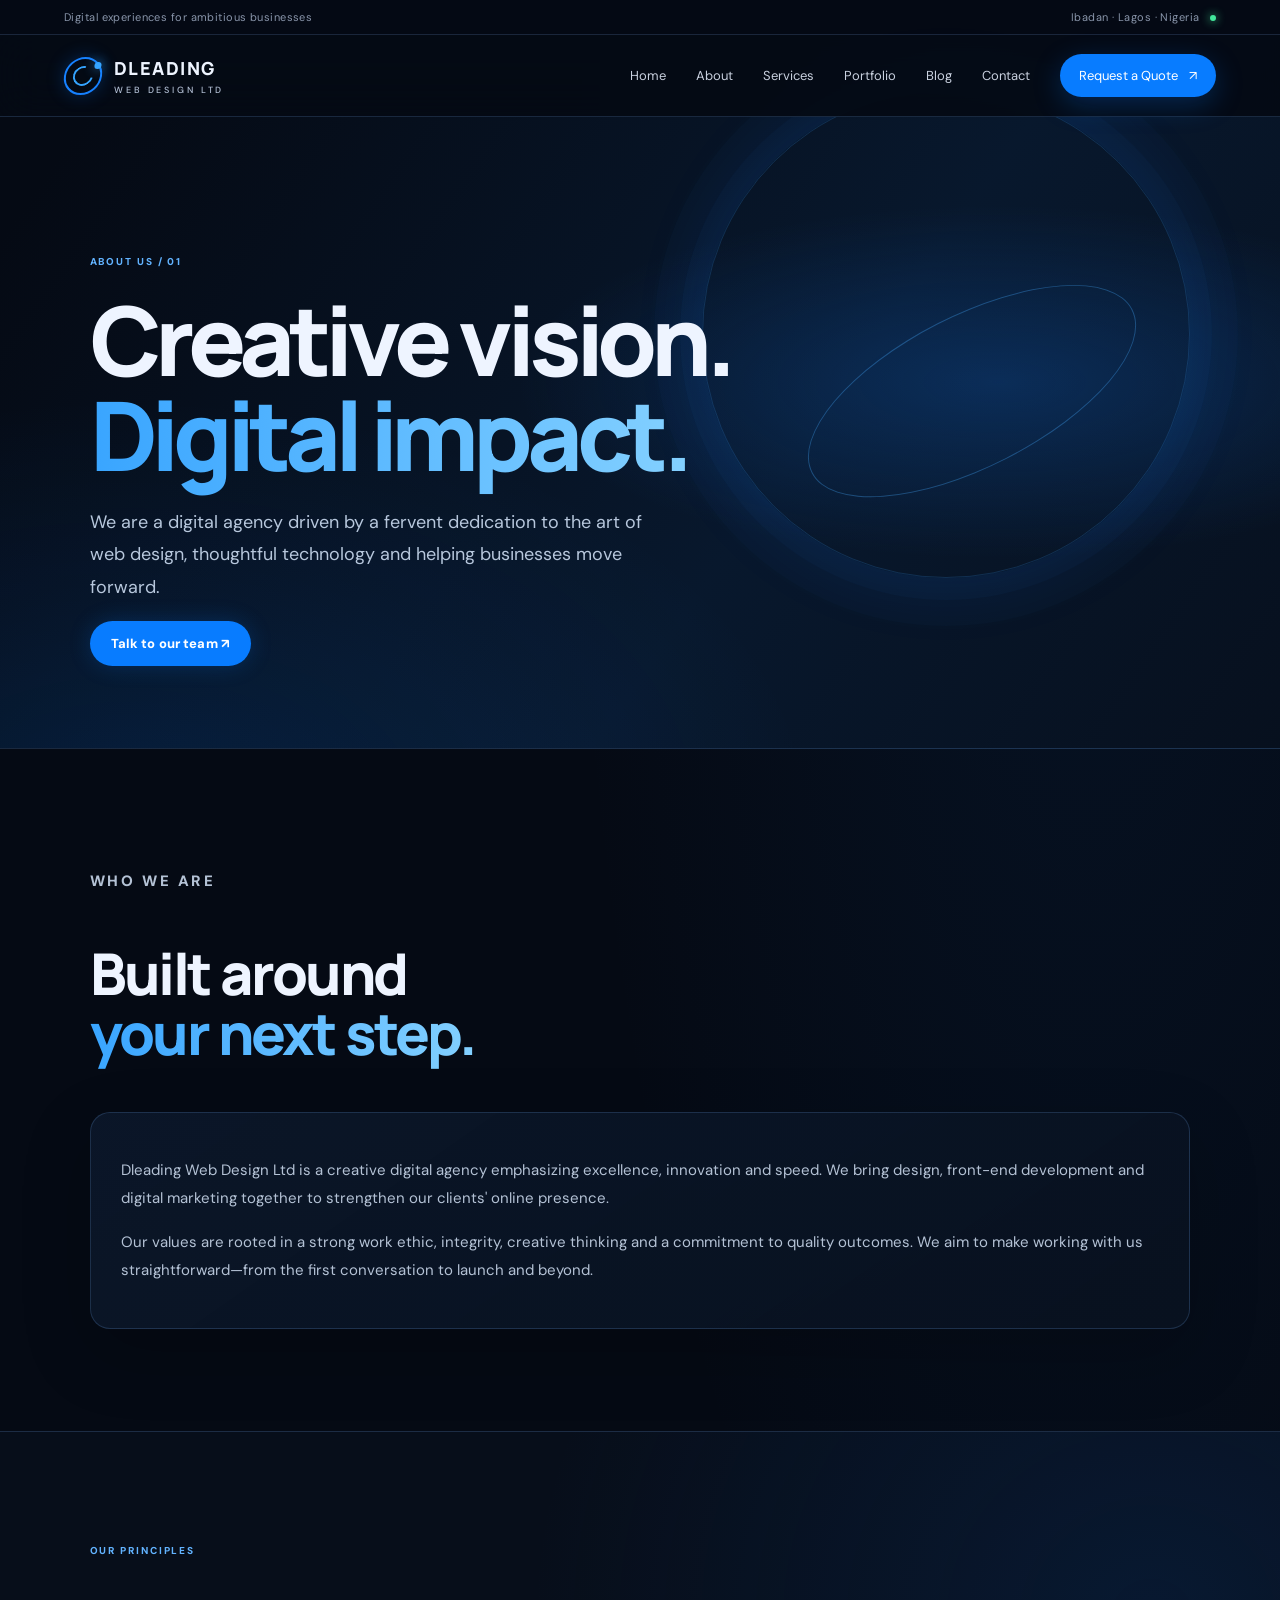
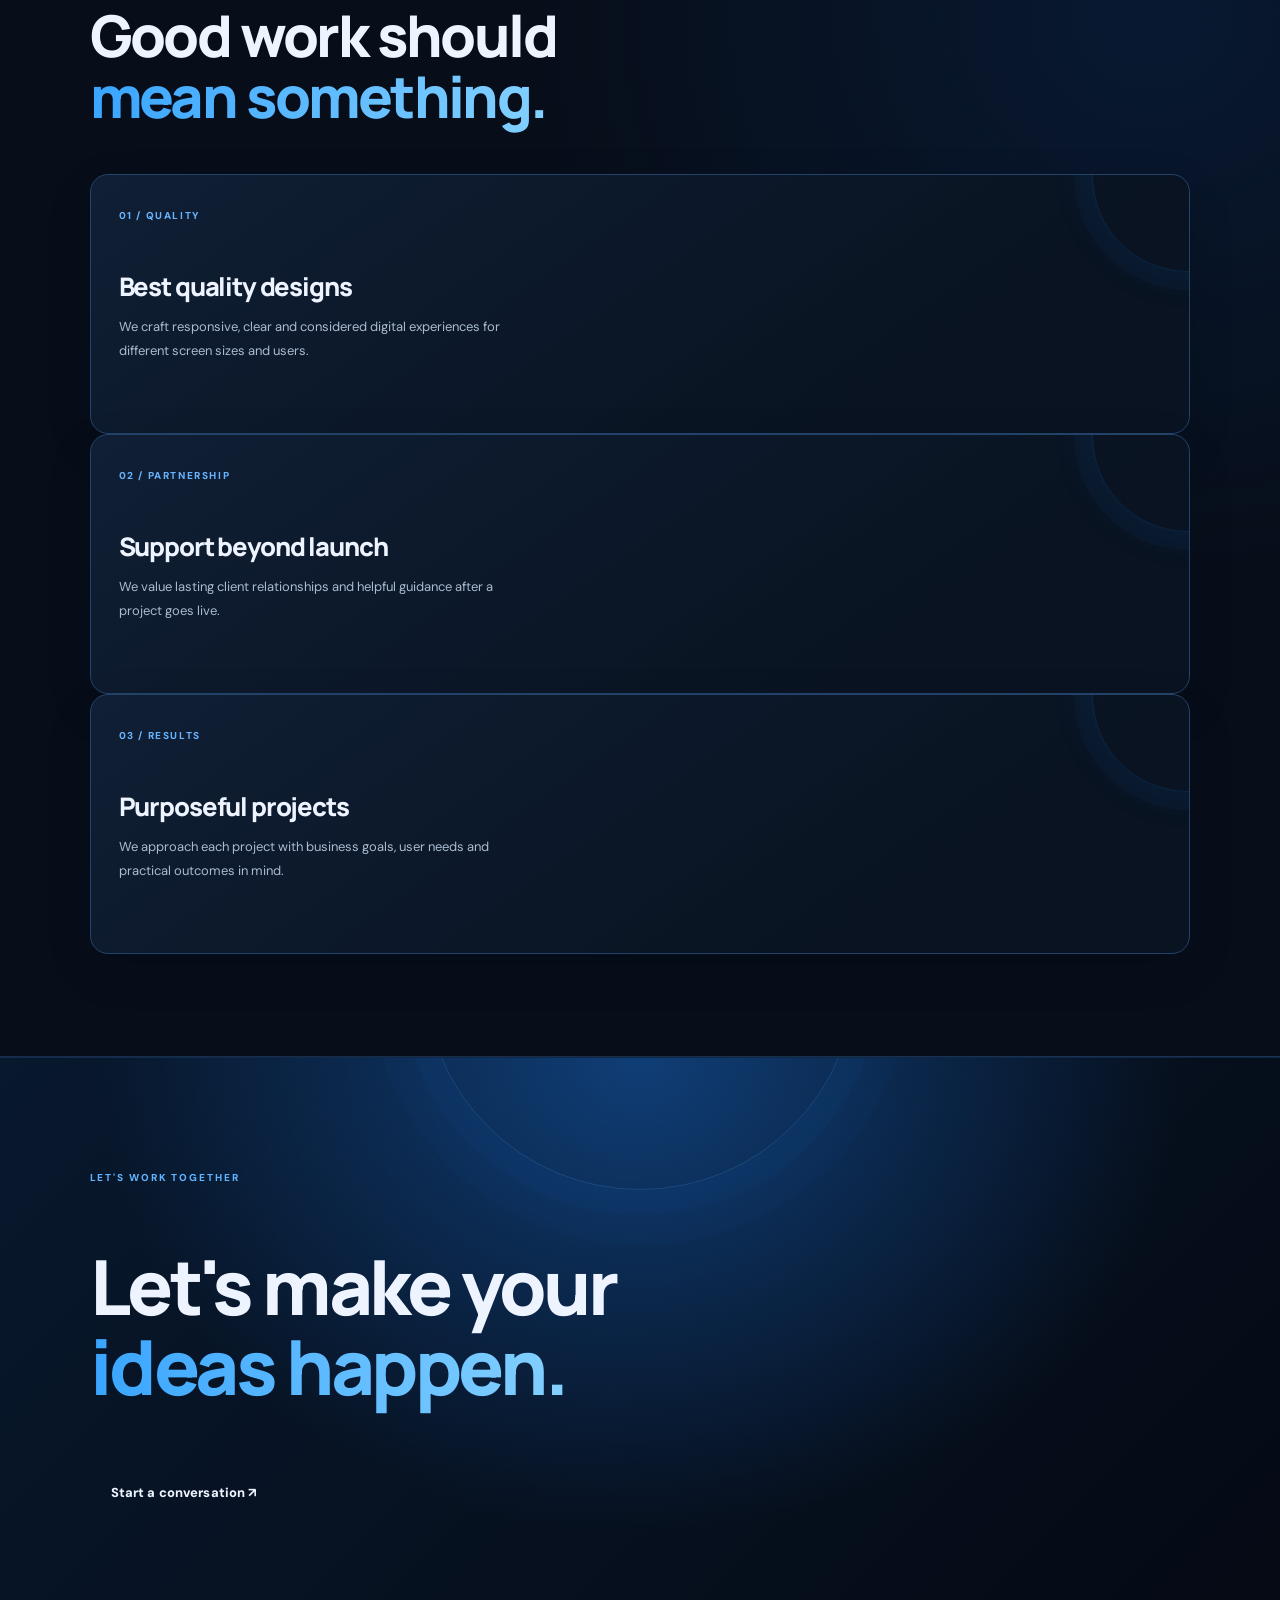
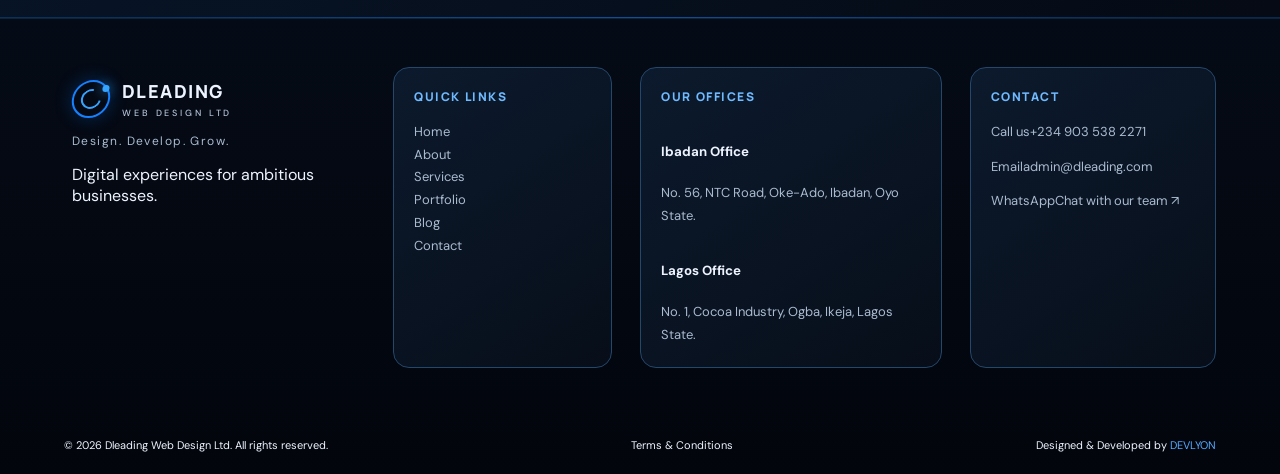
==== commit bdfca160: "Improve structured responsive footer on all interior pages" ====
--- a/about.html
+++ b/about.html
@@ -1 +1,31 @@
-<!DOCTYPE html><html lang="en"><head><meta charset="UTF-8"><meta name="viewport" content="width=device-width, initial-scale=1.0"><meta name="description" content="Meet Dleading Web Design Ltd, a digital agency driven by creativity, integrity and purposeful technology."><meta name="theme-color" content="#050914"><title>About Dleading | Dleading Web Design</title><link rel="preconnect" href="https://fonts.googleapis.com"><link rel="preconnect" href="https://fonts.gstatic.com" crossorigin><link href="https://fonts.googleapis.com/css2?family=DM+Sans:wght@400;500;600;700&family=Manrope:wght@400;500;600;700;800&display=swap" rel="stylesheet"><link rel="stylesheet" href="styles.css"><link rel="stylesheet" href="unified-design.css"></head><body><div class="topline"><span>Digital experiences for ambitious businesses</span><span>Ibadan · Lagos · Nigeria <span class="pulse"></span></span></div><header class="header"><a class="brand" href="index.html"><span class="brand-mark" aria-hidden="true"></span><span class="brand-text">DLEADING<small>WEB DESIGN LTD</small></span></a><button class="menu-toggle" aria-label="Toggle navigation" aria-expanded="false"><span></span><span></span></button><nav class="nav" aria-label="Main navigation"><a href="index.html">Home</a><a href="about.html">About</a><a href="services.html">Services</a><a href="portfolio.html">Portfolio</a><a href="blog.html">Blog</a><a href="contact.html">Contact</a><a class="nav-cta" href="contact.html">Request a Quote <span>↗</span></a></nav></header><main><section class="inner-hero"><p class="eyebrow blue">ABOUT US / 01</p><h1>Creative vision.<br><span>Digital impact.</span></h1><p>We are a digital agency driven by a fervent dedication to the art of web design, thoughtful technology and helping businesses move forward.</p><a class="button primary" href="contact.html">Talk to our team ↗</a></section><section class="section inner-content"><div><p class="eyebrow blue">WHO WE ARE</p><h2>Built around<br><span>your next step.</span></h2></div><div><p>Dleading Web Design Ltd is a creative digital agency emphasizing excellence, innovation and speed. We bring design, front-end development and digital marketing together to strengthen our clients' online presence.</p><p>Our values are rooted in a strong work ethic, integrity, creative thinking and a commitment to quality outcomes. We aim to make working with us straightforward—from the first conversation to launch and beyond.</p></div></section><section class="section values-section"><p class="eyebrow blue">OUR PRINCIPLES</p><h2>Good work should<br><span>mean something.</span></h2><div class="service-cards"><article class="service-card"><span class="card-number">01 / QUALITY</span><h3>Best quality designs</h3><p>We craft responsive, clear and considered digital experiences for different screen sizes and users.</p></article><article class="service-card"><span class="card-number">02 / PARTNERSHIP</span><h3>Support beyond launch</h3><p>We value lasting client relationships and helpful guidance after a project goes live.</p></article><article class="service-card"><span class="card-number">03 / RESULTS</span><h3>Purposeful projects</h3><p>We approach each project with business goals, user needs and practical outcomes in mind.</p></article></div></section><section class="cta section"><p class="eyebrow">LET'S WORK TOGETHER</p><h2>Let's make your<br><span>ideas happen.</span></h2><a class="button light" href="contact.html">Start a conversation ↗</a></section></main><footer class="footer"><div class="footer-main"><div class="footer-brand"><a class="brand" href="index.html"><span class="brand-mark" aria-hidden="true"></span><span class="brand-text">DLEADING<small>WEB DESIGN LTD</small></span></a><p>Design. Develop. Grow.</p></div><div><h4>Quick links</h4><a href="index.html">Home</a><a href="about.html">About</a><a href="services.html">Services</a><a href="portfolio.html">Portfolio</a><a href="blog.html">Blog</a><a href="contact.html">Contact</a></div><div><h4>Ibadan Office</h4><p>No. 56, NTC Road, Oke-Ado, Ibadan, Oyo State.</p><h4>Lagos Office</h4><p>No. 1, Cocoa Industry, Ogba, Ikeja, Lagos State.</p></div><div><h4>Contact</h4><a href="tel:+2349035382271">+234 903 538 2271</a><a href="mailto:admin@dleading.com">admin@dleading.com</a><a href="https://wa.me/2349035382271">WhatsApp ↗</a></div></div><div class="footer-bottom"><span>© 2026 Dleading Web Design Ltd. All rights reserved.</span><span>Terms & Conditions</span><span class="dev-credit">Designed & Developed by <a href="https://devlyon.pages.dev/" target="_blank" rel="noopener">DEVLYON</a></span></div></footer><script src="script.js"></script></body></html>+<!DOCTYPE html><html lang="en"><head><meta charset="UTF-8"><meta name="viewport" content="width=device-width, initial-scale=1.0"><meta name="description" content="Meet Dleading Web Design Ltd, a digital agency driven by creativity, integrity and purposeful technology."><meta name="theme-color" content="#050914"><title>About Dleading | Dleading Web Design</title><link rel="preconnect" href="https://fonts.googleapis.com"><link rel="preconnect" href="https://fonts.gstatic.com" crossorigin><link href="https://fonts.googleapis.com/css2?family=DM+Sans:wght@400;500;600;700&family=Manrope:wght@400;500;600;700;800&display=swap" rel="stylesheet"><link rel="stylesheet" href="styles.css"><link rel="stylesheet" href="unified-design.css"></head><body><div class="topline"><span>Digital experiences for ambitious businesses</span><span>Ibadan · Lagos · Nigeria <span class="pulse"></span></span></div><header class="header"><a class="brand" href="index.html"><span class="brand-mark" aria-hidden="true"></span><span class="brand-text">DLEADING<small>WEB DESIGN LTD</small></span></a><button class="menu-toggle" aria-label="Toggle navigation" aria-expanded="false"><span></span><span></span></button><nav class="nav" aria-label="Main navigation"><a href="index.html">Home</a><a href="about.html">About</a><a href="services.html">Services</a><a href="portfolio.html">Portfolio</a><a href="blog.html">Blog</a><a href="contact.html">Contact</a><a class="nav-cta" href="contact.html">Request a Quote <span>↗</span></a></nav></header><main><section class="inner-hero"><p class="eyebrow blue">ABOUT US / 01</p><h1>Creative vision.<br><span>Digital impact.</span></h1><p>We are a digital agency driven by a fervent dedication to the art of web design, thoughtful technology and helping businesses move forward.</p><a class="button primary" href="contact.html">Talk to our team ↗</a></section><section class="section inner-content"><div><p class="eyebrow blue">WHO WE ARE</p><h2>Built around<br><span>your next step.</span></h2></div><div><p>Dleading Web Design Ltd is a creative digital agency emphasizing excellence, innovation and speed. We bring design, front-end development and digital marketing together to strengthen our clients' online presence.</p><p>Our values are rooted in a strong work ethic, integrity, creative thinking and a commitment to quality outcomes. We aim to make working with us straightforward—from the first conversation to launch and beyond.</p></div></section><section class="section values-section"><p class="eyebrow blue">OUR PRINCIPLES</p><h2>Good work should<br><span>mean something.</span></h2><div class="service-cards"><article class="service-card"><span class="card-number">01 / QUALITY</span><h3>Best quality designs</h3><p>We craft responsive, clear and considered digital experiences for different screen sizes and users.</p></article><article class="service-card"><span class="card-number">02 / PARTNERSHIP</span><h3>Support beyond launch</h3><p>We value lasting client relationships and helpful guidance after a project goes live.</p></article><article class="service-card"><span class="card-number">03 / RESULTS</span><h3>Purposeful projects</h3><p>We approach each project with business goals, user needs and practical outcomes in mind.</p></article></div></section><section class="cta section"><p class="eyebrow">LET'S WORK TOGETHER</p><h2>Let's make your<br><span>ideas happen.</span></h2><a class="button light" href="contact.html">Start a conversation ↗</a></section></main><footer class="footer">
+  <div class="footer-main">
+    <div class="footer-brand">
+      <a class="brand" href="index.html"><span class="brand-mark" aria-hidden="true"></span><span class="brand-text">DLEADING<small>WEB DESIGN LTD</small></span></a>
+      <p>Design. Develop. Grow.</p>
+      <span class="footer-brand-note">Digital experiences for ambitious businesses.</span>
+    </div>
+    <div class="footer-group footer-quick-links">
+      <h4>Quick links</h4>
+      <nav class="footer-link-list" aria-label="Footer navigation">
+        <a href="index.html">Home</a><a href="about.html">About</a><a href="services.html">Services</a><a href="portfolio.html">Portfolio</a><a href="blog.html">Blog</a><a href="contact.html">Contact</a>
+      </nav>
+    </div>
+    <div class="footer-group footer-offices">
+      <h4>Our offices</h4>
+      <section class="footer-office"><h5>Ibadan Office</h5><p>No. 56, NTC Road, Oke-Ado, Ibadan, Oyo State.</p></section>
+      <section class="footer-office"><h5>Lagos Office</h5><p>No. 1, Cocoa Industry, Ogba, Ikeja, Lagos State.</p></section>
+    </div>
+    <div class="footer-group footer-contact">
+      <h4>Contact</h4>
+      <a class="footer-contact-item" href="tel:+2349035382271"><span class="footer-contact-label">Call us</span><span>+234 903 538 2271</span></a>
+      <a class="footer-contact-item" href="mailto:admin@dleading.com"><span class="footer-contact-label">Email</span><span>admin@dleading.com</span></a>
+      <a class="footer-contact-item footer-whatsapp" href="https://wa.me/2349035382271" target="_blank" rel="noopener"><span class="footer-contact-label">WhatsApp</span><span>Chat with our team ↗</span></a>
+    </div>
+  </div>
+  <div class="footer-bottom">
+    <span>© 2026 Dleading Web Design Ltd. All rights reserved.</span>
+    <a href="terms.html">Terms &amp; Conditions</a>
+    <span class="dev-credit">Designed &amp; Developed by <a href="https://devlyon.pages.dev/" target="_blank" rel="noopener">DEVLYON</a></span>
+  </div>
+</footer><script src="script.js"></script></body></html>
--- a/unified-design.css
+++ b/unified-design.css
@@ -114,3 +114,43 @@
  body:not(.home-redesign) .footer-bottom>span{max-width:100%;overflow-wrap:anywhere}
 }
 @media(prefers-reduced-motion:reduce){body:not(.home-redesign) *,body:not(.home-redesign) *:before,body:not(.home-redesign) *:after{animation-duration:.01ms!important;transition-duration:.01ms!important;scroll-behavior:auto!important}}
+
+
+/* Final responsive width + footer correction */
+html,body{width:100%;min-width:0;max-width:100%;margin-inline:0}
+body{overflow-x:hidden}
+body:not(.home-redesign) main{display:block;width:100%;max-width:none;min-width:0;margin:0;padding:0;overflow-x:clip}
+body:not(.home-redesign) main>section{width:100%;max-width:none;min-width:0;margin-inline:0}
+body:not(.home-redesign) .footer{display:block;width:100%;max-width:none;min-width:0;margin:0;overflow:visible}
+body:not(.home-redesign) .footer-main{display:grid!important;width:100%;max-width:none;min-width:0;grid-template-columns:minmax(0,1.1fr) minmax(0,.8fr) minmax(0,1.1fr) minmax(0,.9fr);align-items:start;gap:28px;padding:48px clamp(20px,5vw,76px)}
+body:not(.home-redesign) .footer-main>div{display:flex!important;min-width:0;max-width:100%;flex-direction:column!important;align-items:flex-start;gap:12px}
+body:not(.home-redesign) .footer-main h4{margin:0 0 4px;color:#70baff;font-size:12px;letter-spacing:.13em}
+body:not(.home-redesign) .footer-main p,body:not(.home-redesign) .footer-main a:not(.brand){display:block;width:auto;max-width:100%;margin:0;color:#aabbd0;font-size:13px;line-height:1.75;overflow-wrap:anywhere;word-break:normal}
+body:not(.home-redesign) .footer-main .brand{display:inline-flex;width:auto;max-width:100%;flex-direction:row;align-items:center;gap:12px}
+body:not(.home-redesign) .footer-main>div:not(.footer-brand){padding:20px;border:1px solid #24476c;border-radius:16px;background:linear-gradient(145deg,#0c1a2d,#070e19);min-height:100%}
+body:not(.home-redesign) .footer-main .footer-brand{padding:12px 8px}
+body:not(.home-redesign) .footer-main .footer-brand p{font-size:12px;letter-spacing:.12em}
+body:not(.home-redesign) .footer-bottom{display:flex;width:100%;max-width:none;min-width:0;align-items:flex-start;justify-content:space-between;gap:12px;padding:20px clamp(20px,5vw,76px);font-size:11px;line-height:1.7}
+body:not(.home-redesign) .footer-bottom>span{display:block;max-width:100%;overflow-wrap:anywhere}
+body:not(.home-redesign) .footer-bottom .dev-credit a{display:inline;color:#55aaff}
+@media(max-width:850px){
+ body:not(.home-redesign) .footer-main{grid-template-columns:repeat(2,minmax(0,1fr));gap:14px;padding:34px 5vw}
+ body:not(.home-redesign) .footer-main .footer-brand{grid-column:1/-1}
+ body:not(.home-redesign) .footer-main>div:not(.footer-brand){padding:17px;min-height:0}
+ body:not(.home-redesign) .footer-bottom{flex-wrap:wrap;justify-content:flex-start}
+}
+@media(max-width:560px){
+ html,body{width:100%;min-width:0}
+ body:not(.home-redesign) main,body:not(.home-redesign) main>section{width:100%;max-width:100%;min-width:0}
+ body:not(.home-redesign) .footer-main{grid-template-columns:minmax(0,1fr);gap:12px;padding:28px 5vw}
+ body:not(.home-redesign) .footer-main .footer-brand{grid-column:auto;padding:8px 2px 14px}
+ body:not(.home-redesign) .footer-main>div:not(.footer-brand){padding:18px}
+ body:not(.home-redesign) .footer-main p,body:not(.home-redesign) .footer-main a:not(.brand){font-size:13px;line-height:1.7}
+ body:not(.home-redesign) .footer-bottom{display:flex;flex-direction:column;align-items:flex-start;gap:8px;padding:18px 5vw}
+}
+
+/* Ensure homepage and interior page canvases always span the device viewport */
+body>main{display:block;width:100%;max-width:none;min-width:0;margin-inline:0}
+body>main>section{width:100%;max-width:none;min-width:0;margin-inline:0}
+body.home-redesign{width:100%;max-width:100%;min-width:0}
+body.home-redesign .new-hero,body.home-redesign .new-about,body.home-redesign .new-services,body.home-redesign .new-portfolio,body.home-redesign .new-insights,body.home-redesign .new-cta{width:100%;max-width:none;min-width:0}
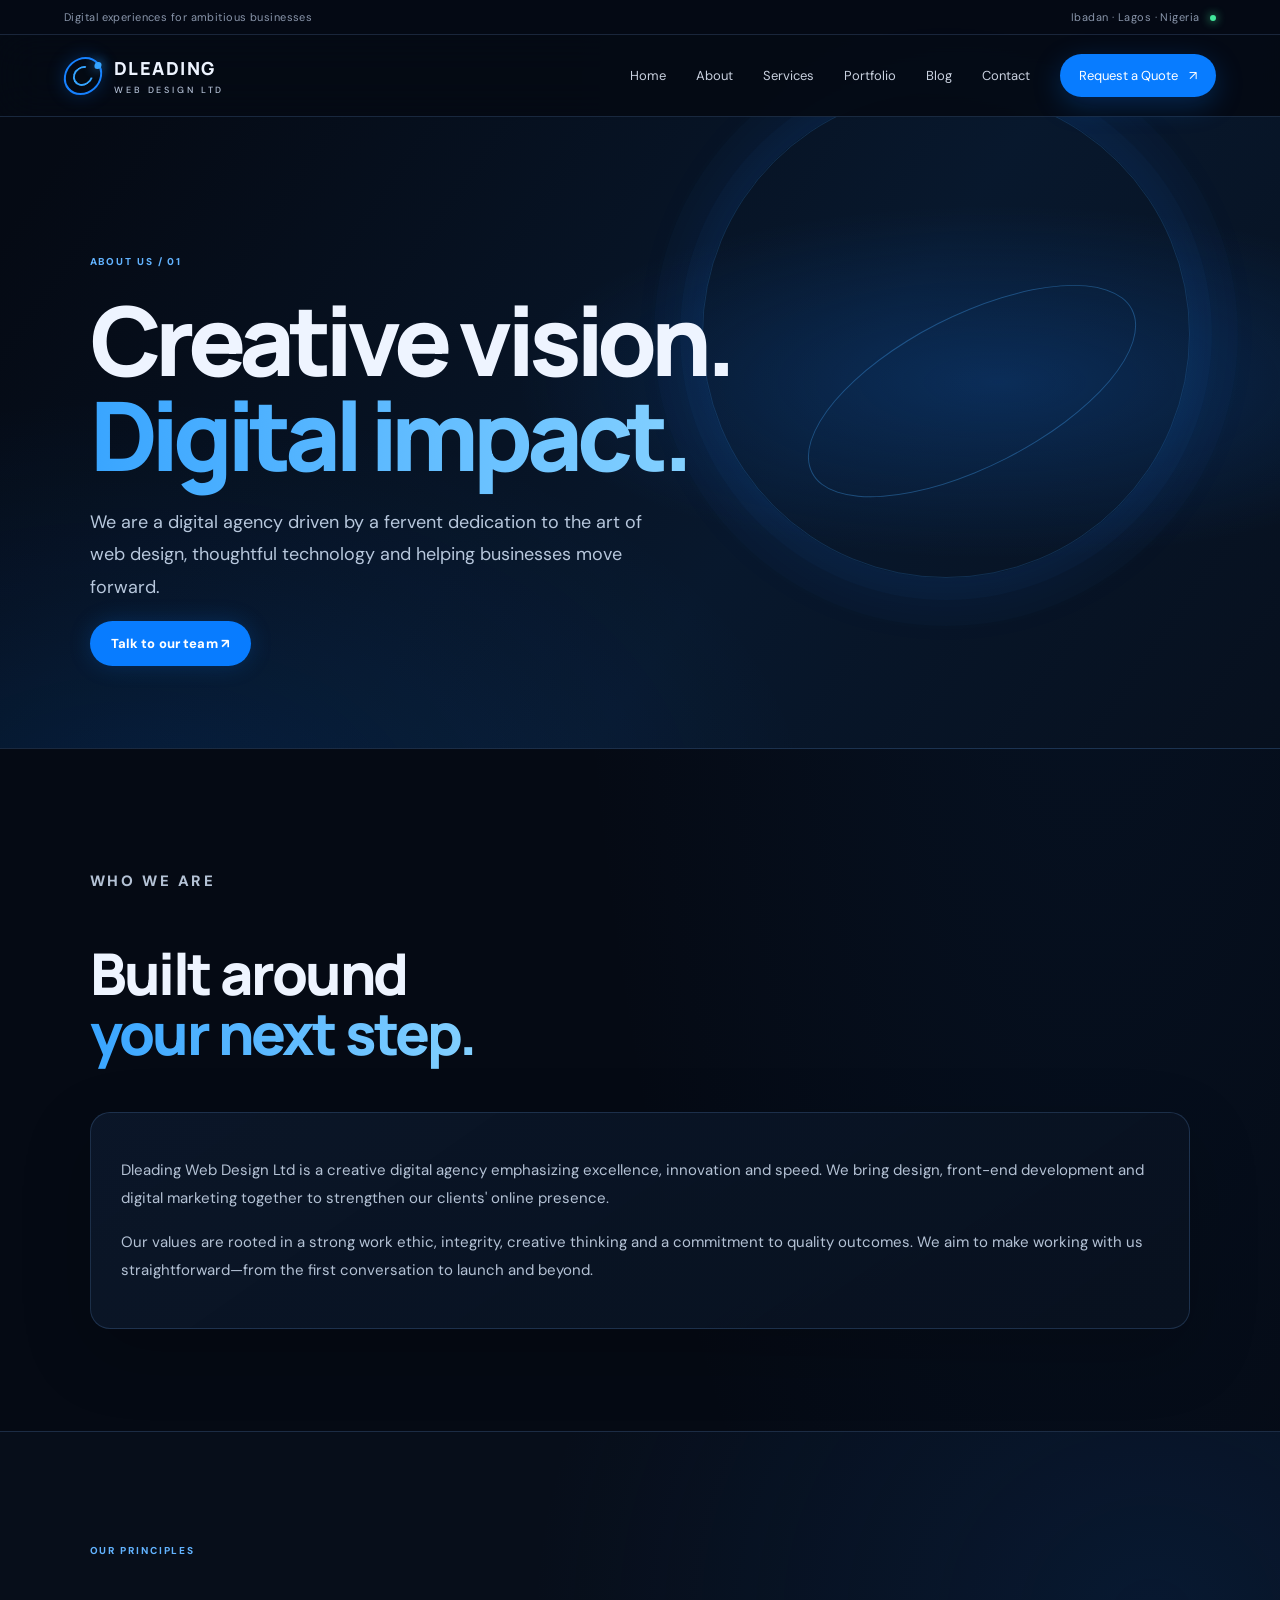
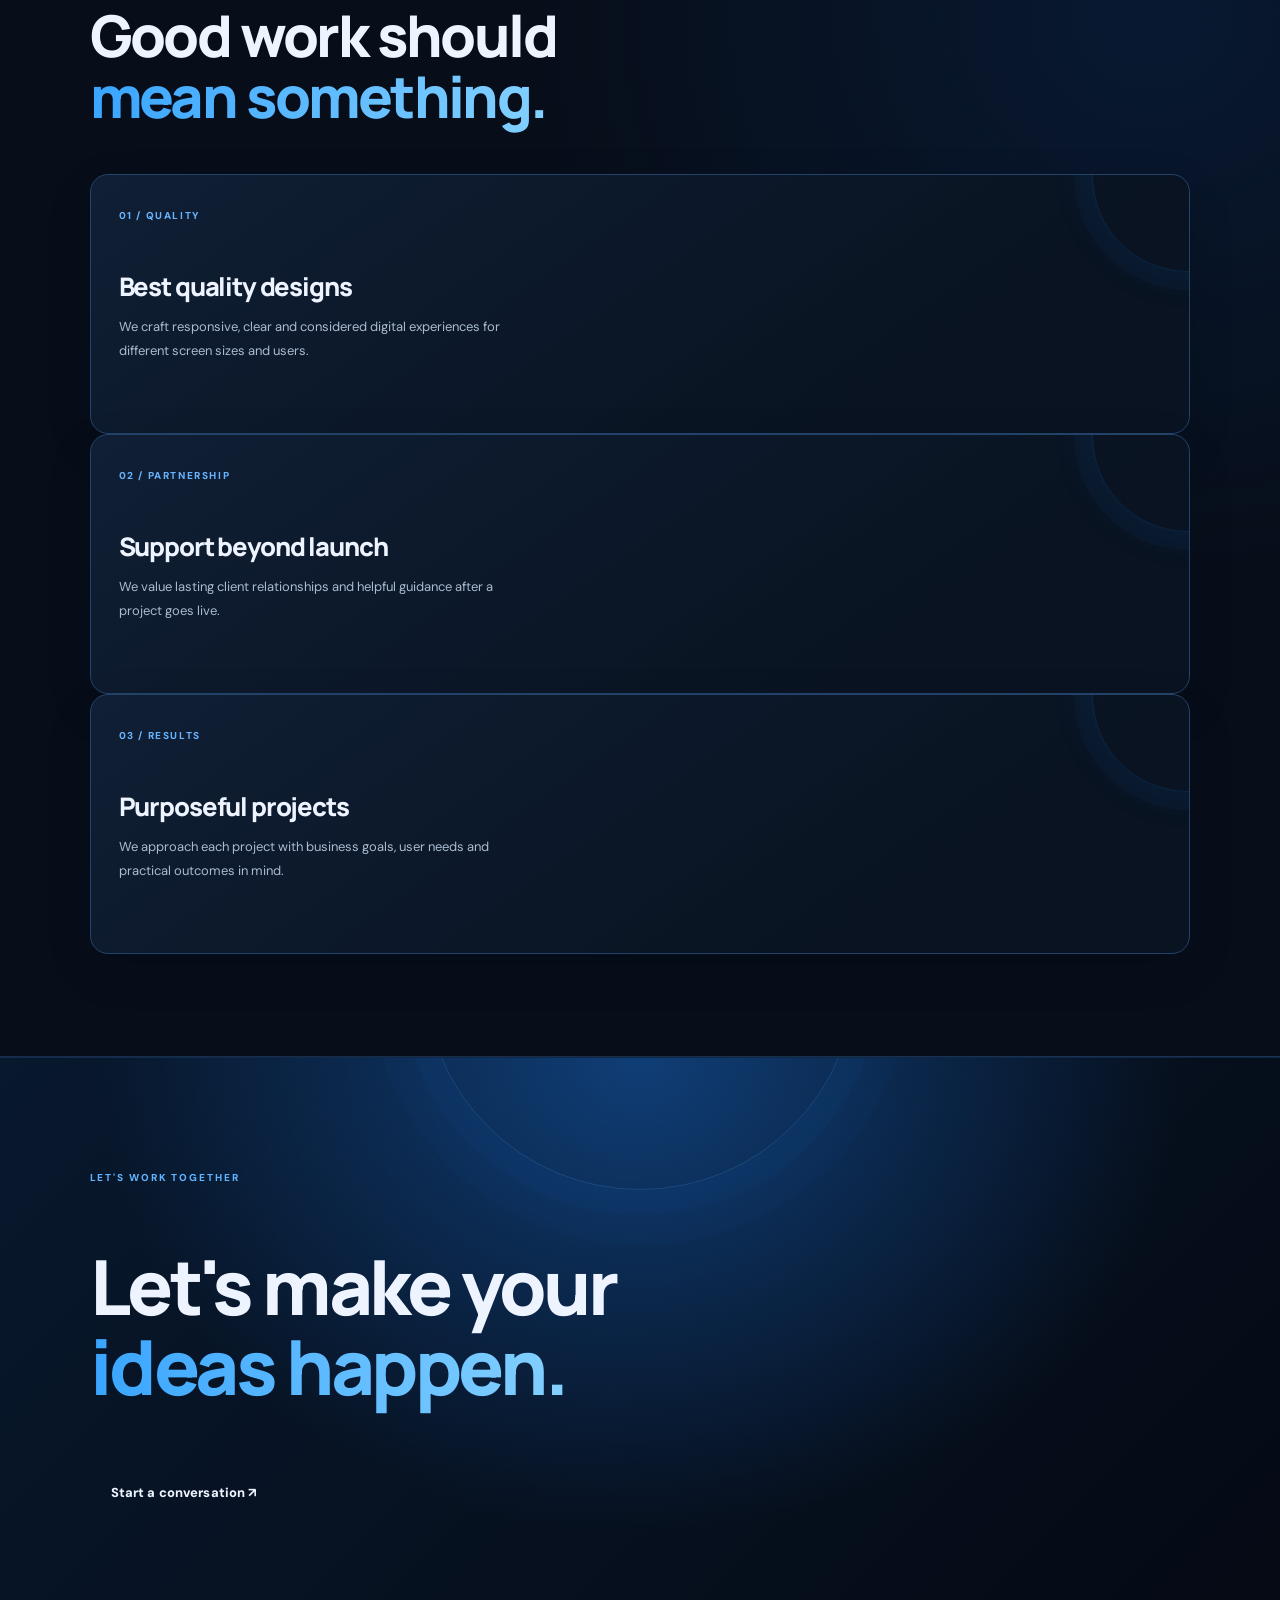
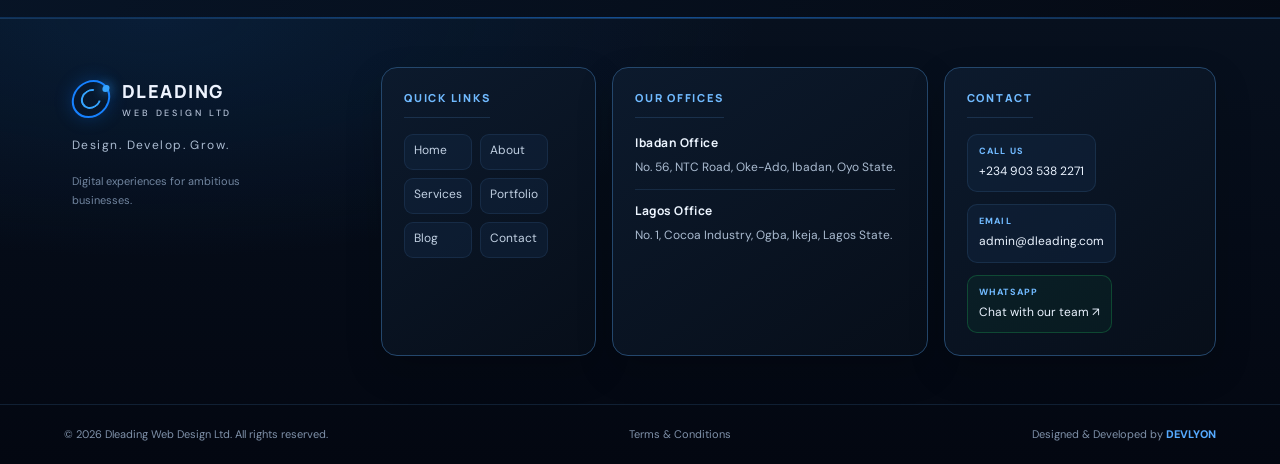
==== commit 217188c7: "Separate footer contact labels from contact details" ====
--- a/about.html
+++ b/about.html
@@ -18,14 +18,14 @@
     </div>
     <div class="footer-group footer-contact">
       <h4>Contact</h4>
-      <a class="footer-contact-item" href="tel:+2349035382271"><span class="footer-contact-label">Call us</span><span>+234 903 538 2271</span></a>
-      <a class="footer-contact-item" href="mailto:admin@dleading.com"><span class="footer-contact-label">Email</span><span>admin@dleading.com</span></a>
-      <a class="footer-contact-item footer-whatsapp" href="https://wa.me/2349035382271" target="_blank" rel="noopener"><span class="footer-contact-label">WhatsApp</span><span>Chat with our team ↗</span></a>
+      <a class="footer-contact-item" href="tel:+2349035382271"><span class="footer-contact-label">Call us</span><span class="footer-contact-value">+234 903 538 2271</span></a>
+      <a class="footer-contact-item" href="mailto:admin@dleading.com"><span class="footer-contact-label">Email</span><span class="footer-contact-value">admin@dleading.com</span></a>
+      <a class="footer-contact-item footer-whatsapp" href="https://wa.me/2349035382271" target="_blank" rel="noopener"><span class="footer-contact-label">WhatsApp</span><span class="footer-contact-value">Chat with our team ↗</span></a>
     </div>
   </div>
   <div class="footer-bottom">
     <span>© 2026 Dleading Web Design Ltd. All rights reserved.</span>
-    <a href="terms.html">Terms &amp; Conditions</a>
+    <span>Terms &amp; Conditions</span>
     <span class="dev-credit">Designed &amp; Developed by <a href="https://devlyon.pages.dev/" target="_blank" rel="noopener">DEVLYON</a></span>
   </div>
 </footer><script src="script.js"></script></body></html>
--- a/unified-design.css
+++ b/unified-design.css
@@ -154,3 +154,70 @@
 body>main>section{width:100%;max-width:none;min-width:0;margin-inline:0}
 body.home-redesign{width:100%;max-width:100%;min-width:0}
 body.home-redesign .new-hero,body.home-redesign .new-about,body.home-redesign .new-services,body.home-redesign .new-portfolio,body.home-redesign .new-insights,body.home-redesign .new-cta{width:100%;max-width:none;min-width:0}
+
+/* Structured footer components shared by all interior pages */
+body:not(.home-redesign) .footer{position:relative;background:radial-gradient(ellipse at 12% 0%,rgba(16,91,166,.18),transparent 38%),linear-gradient(180deg,#07101e 0%,#030711 100%);border-top:1px solid rgba(61,145,226,.35)}
+body:not(.home-redesign) .footer-main{grid-template-columns:minmax(0,1.05fr) minmax(0,.75fr) minmax(0,1.1fr) minmax(0,.95fr);gap:16px}
+body:not(.home-redesign) .footer-main .footer-brand{justify-content:flex-start;gap:16px}
+body:not(.home-redesign) .footer-brand-note{display:block;max-width:230px;color:#71859f;font-size:11px;line-height:1.7}
+body:not(.home-redesign) .footer-group{display:flex;flex-direction:column;align-items:stretch;gap:14px;padding:22px!important;border:1px solid rgba(67,126,190,.25);border-radius:18px;background:linear-gradient(145deg,rgba(14,31,53,.96),rgba(7,15,27,.98));box-shadow:0 14px 36px rgba(0,0,0,.18)}
+body:not(.home-redesign) .footer-group>h4{margin:0 0 4px;padding-bottom:12px;border-bottom:1px solid rgba(86,150,213,.2);color:#70baff;font-size:11px;letter-spacing:.16em;text-transform:uppercase}
+body:not(.home-redesign) .footer-link-list{display:grid;grid-template-columns:1fr 1fr;gap:8px}
+body:not(.home-redesign) .footer-link-list a{display:flex;align-items:center;min-height:36px;padding:7px 9px;border:1px solid rgba(76,126,180,.16);border-radius:9px;background:rgba(18,39,65,.48);color:#c1d0e2!important;font-size:12px!important;line-height:1.35!important;transition:background .2s,border-color .2s,color .2s}
+body:not(.home-redesign) .footer-link-list a:hover{border-color:#258bff;background:rgba(8,124,255,.14);color:#fff!important}
+body:not(.home-redesign) .footer-office{display:flex;flex-direction:column;gap:6px;padding:0 0 12px;border-bottom:1px solid rgba(86,150,213,.16)}
+body:not(.home-redesign) .footer-office:last-child{padding-bottom:0;border-bottom:0}
+body:not(.home-redesign) .footer-office h5{margin:0;color:#edf5ff;font:700 12px Manrope,sans-serif;letter-spacing:.04em}
+body:not(.home-redesign) .footer-office p{margin:0;color:#aabbd0;font-size:12px!important;line-height:1.7!important}
+body:not(.home-redesign) .footer-contact-item{display:flex!important;flex-direction:column;align-items:flex-start;gap:4px;width:100%;padding:10px 11px;border:1px solid rgba(76,126,180,.18);border-radius:10px;background:rgba(18,39,65,.48);color:#eaf3ff!important;font-size:12px!important;line-height:1.5!important}
+body:not(.home-redesign) .footer-contact-label{color:#71baff;font-size:9px;font-weight:800;letter-spacing:.14em;text-transform:uppercase}
+body:not(.home-redesign) .footer-contact-item>span:last-child{overflow-wrap:anywhere}
+body:not(.home-redesign) .footer-whatsapp{border-color:rgba(37,211,102,.24);background:rgba(12,72,54,.2)}
+body:not(.home-redesign) .footer-bottom{border-top:1px solid rgba(86,150,213,.17);color:#7f91a9}
+body:not(.home-redesign) .footer-bottom .dev-credit a{font-weight:800;text-decoration:none}
+@media(max-width:850px){
+ body:not(.home-redesign) .footer-main{grid-template-columns:repeat(2,minmax(0,1fr));gap:14px;padding:34px 5vw}
+ body:not(.home-redesign) .footer-main .footer-brand{grid-column:1/-1}
+ body:not(.home-redesign) .footer-group{padding:18px!important}
+}
+@media(max-width:560px){
+ body:not(.home-redesign) .footer-main{grid-template-columns:minmax(0,1fr);gap:12px;padding:30px 5vw}
+ body:not(.home-redesign) .footer-main .footer-brand{grid-column:auto;padding:8px 2px 14px}
+ body:not(.home-redesign) .footer-group{padding:18px!important}
+ body:not(.home-redesign) .footer-link-list{grid-template-columns:repeat(2,minmax(0,1fr));gap:8px}
+ body:not(.home-redesign) .footer-link-list a{min-height:40px;font-size:13px!important}
+ body:not(.home-redesign) .footer-contact-item{padding:12px}
+ body:not(.home-redesign) .footer-bottom{align-items:flex-start}
+}
+
+/* Contact details: keep each label and its value on separate lines */
+body:not(.home-redesign) .footer-group.footer-contact .footer-contact-item{
+ display:grid!important;
+ grid-template-columns:minmax(0,1fr);
+ grid-auto-flow:row;
+ align-items:start!important;
+ justify-items:start;
+ gap:5px!important;
+ text-align:left;
+ white-space:normal;
+}
+body:not(.home-redesign) .footer-group.footer-contact .footer-contact-item .footer-contact-label{
+ display:block!important;
+ width:100%;
+ margin:0;
+ line-height:1.35!important;
+}
+body:not(.home-redesign) .footer-group.footer-contact .footer-contact-item>span:last-child{
+ display:block!important;
+ width:100%;
+ margin:0;
+ line-height:1.6!important;
+ overflow-wrap:anywhere;
+}
+body:not(.home-redesign) .footer-group.footer-contact .footer-contact-item:hover{
+ border-color:#318fff;
+ background:rgba(8,124,255,.12);
+}
+@media(max-width:560px){
+ body:not(.home-redesign) .footer-group.footer-contact .footer-contact-item{padding:13px 14px!important}
+}
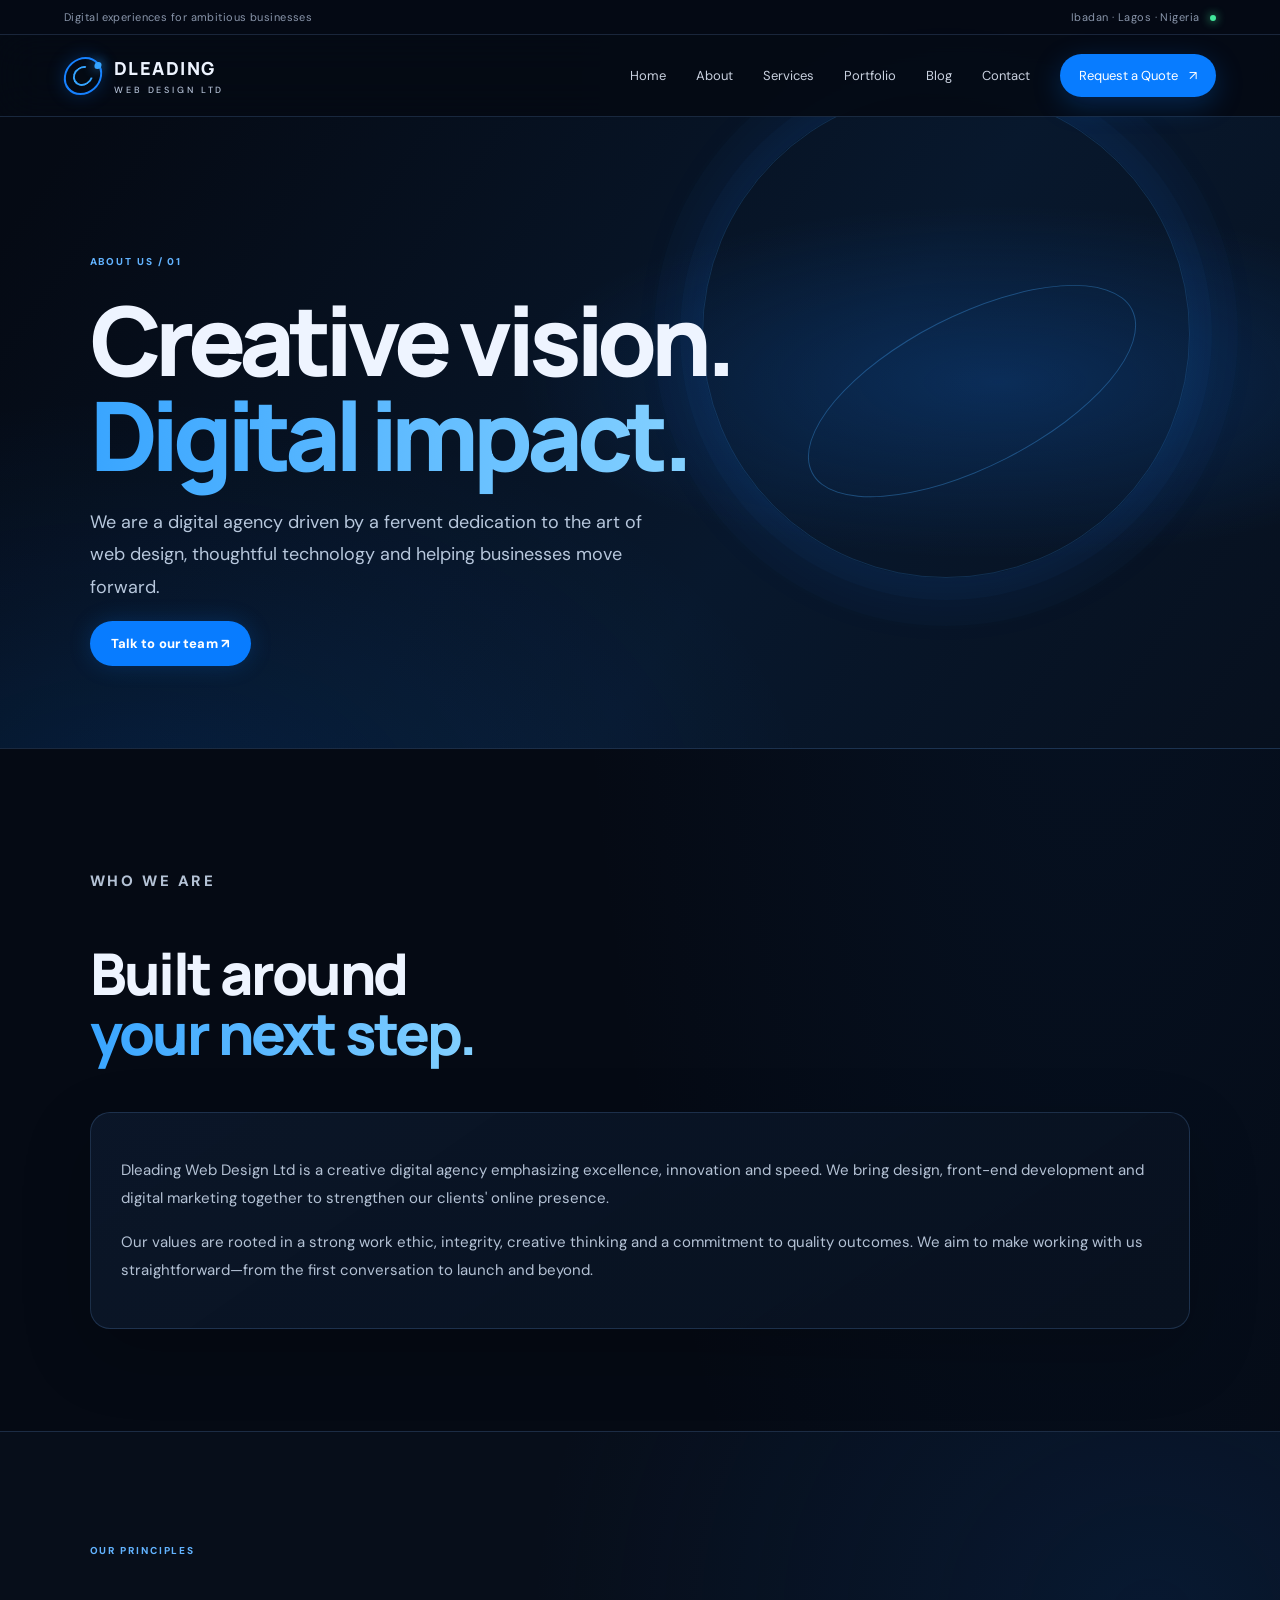
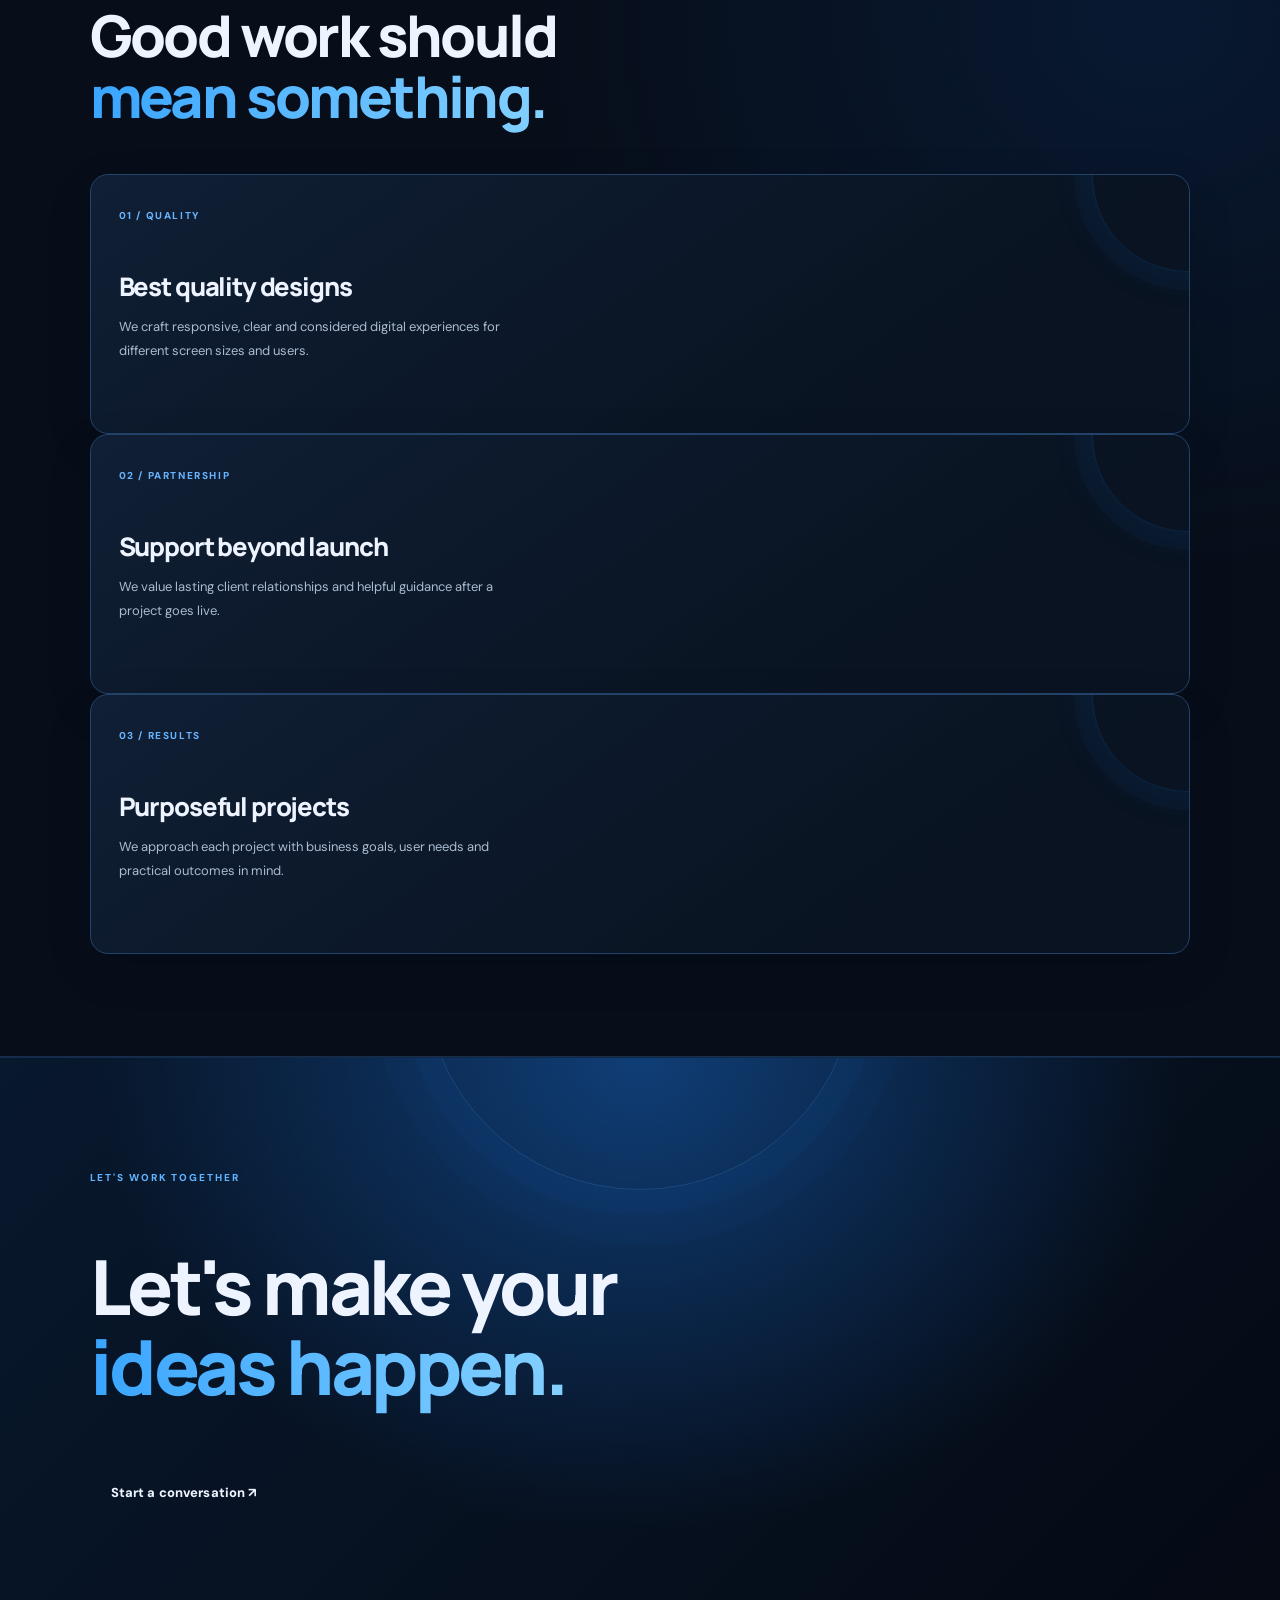
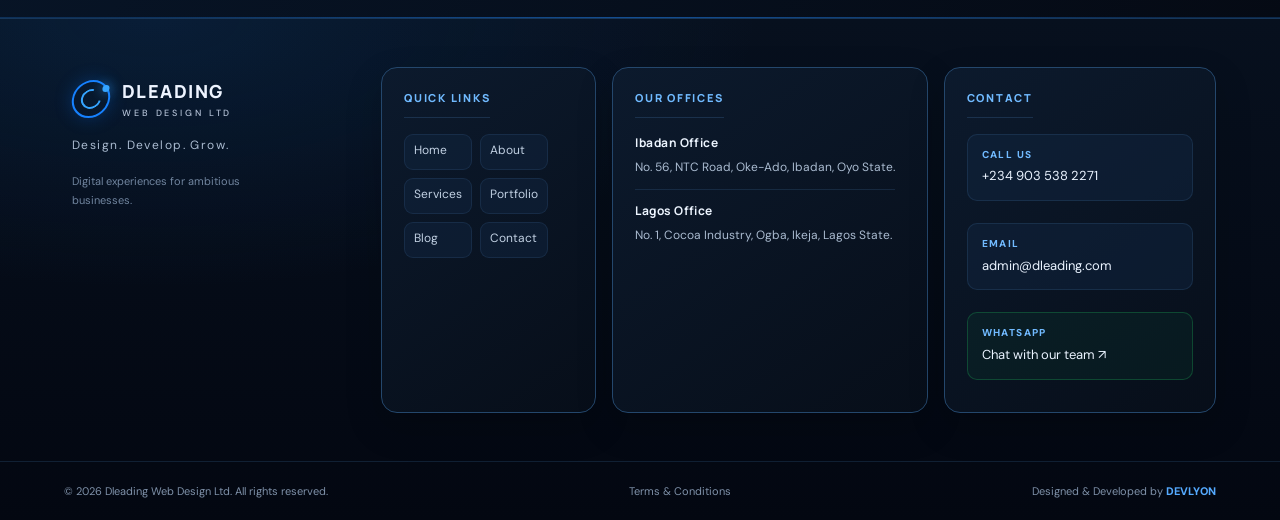
==== commit f2f7dae3: "Refresh shared styles on published interior pages" ====
--- a/about.html
+++ b/about.html
@@ -1,4 +1,4 @@
-<!DOCTYPE html><html lang="en"><head><meta charset="UTF-8"><meta name="viewport" content="width=device-width, initial-scale=1.0"><meta name="description" content="Meet Dleading Web Design Ltd, a digital agency driven by creativity, integrity and purposeful technology."><meta name="theme-color" content="#050914"><title>About Dleading | Dleading Web Design</title><link rel="preconnect" href="https://fonts.googleapis.com"><link rel="preconnect" href="https://fonts.gstatic.com" crossorigin><link href="https://fonts.googleapis.com/css2?family=DM+Sans:wght@400;500;600;700&family=Manrope:wght@400;500;600;700;800&display=swap" rel="stylesheet"><link rel="stylesheet" href="styles.css"><link rel="stylesheet" href="unified-design.css"></head><body><div class="topline"><span>Digital experiences for ambitious businesses</span><span>Ibadan · Lagos · Nigeria <span class="pulse"></span></span></div><header class="header"><a class="brand" href="index.html"><span class="brand-mark" aria-hidden="true"></span><span class="brand-text">DLEADING<small>WEB DESIGN LTD</small></span></a><button class="menu-toggle" aria-label="Toggle navigation" aria-expanded="false"><span></span><span></span></button><nav class="nav" aria-label="Main navigation"><a href="index.html">Home</a><a href="about.html">About</a><a href="services.html">Services</a><a href="portfolio.html">Portfolio</a><a href="blog.html">Blog</a><a href="contact.html">Contact</a><a class="nav-cta" href="contact.html">Request a Quote <span>↗</span></a></nav></header><main><section class="inner-hero"><p class="eyebrow blue">ABOUT US / 01</p><h1>Creative vision.<br><span>Digital impact.</span></h1><p>We are a digital agency driven by a fervent dedication to the art of web design, thoughtful technology and helping businesses move forward.</p><a class="button primary" href="contact.html">Talk to our team ↗</a></section><section class="section inner-content"><div><p class="eyebrow blue">WHO WE ARE</p><h2>Built around<br><span>your next step.</span></h2></div><div><p>Dleading Web Design Ltd is a creative digital agency emphasizing excellence, innovation and speed. We bring design, front-end development and digital marketing together to strengthen our clients' online presence.</p><p>Our values are rooted in a strong work ethic, integrity, creative thinking and a commitment to quality outcomes. We aim to make working with us straightforward—from the first conversation to launch and beyond.</p></div></section><section class="section values-section"><p class="eyebrow blue">OUR PRINCIPLES</p><h2>Good work should<br><span>mean something.</span></h2><div class="service-cards"><article class="service-card"><span class="card-number">01 / QUALITY</span><h3>Best quality designs</h3><p>We craft responsive, clear and considered digital experiences for different screen sizes and users.</p></article><article class="service-card"><span class="card-number">02 / PARTNERSHIP</span><h3>Support beyond launch</h3><p>We value lasting client relationships and helpful guidance after a project goes live.</p></article><article class="service-card"><span class="card-number">03 / RESULTS</span><h3>Purposeful projects</h3><p>We approach each project with business goals, user needs and practical outcomes in mind.</p></article></div></section><section class="cta section"><p class="eyebrow">LET'S WORK TOGETHER</p><h2>Let's make your<br><span>ideas happen.</span></h2><a class="button light" href="contact.html">Start a conversation ↗</a></section></main><footer class="footer">
+<!DOCTYPE html><html lang="en"><head><meta charset="UTF-8"><meta name="viewport" content="width=device-width, initial-scale=1.0"><meta name="description" content="Meet Dleading Web Design Ltd, a digital agency driven by creativity, integrity and purposeful technology."><meta name="theme-color" content="#050914"><title>About Dleading | Dleading Web Design</title><link rel="preconnect" href="https://fonts.googleapis.com"><link rel="preconnect" href="https://fonts.gstatic.com" crossorigin><link href="https://fonts.googleapis.com/css2?family=DM+Sans:wght@400;500;600;700&family=Manrope:wght@400;500;600;700;800&display=swap" rel="stylesheet"><link rel="stylesheet" href="styles.css"><link rel="stylesheet" href="unified-design.css?v=467d6c0"></head><body><div class="topline"><span>Digital experiences for ambitious businesses</span><span>Ibadan · Lagos · Nigeria <span class="pulse"></span></span></div><header class="header"><a class="brand" href="index.html"><span class="brand-mark" aria-hidden="true"></span><span class="brand-text">DLEADING<small>WEB DESIGN LTD</small></span></a><button class="menu-toggle" aria-label="Toggle navigation" aria-expanded="false"><span></span><span></span></button><nav class="nav" aria-label="Main navigation"><a href="index.html">Home</a><a href="about.html">About</a><a href="services.html">Services</a><a href="portfolio.html">Portfolio</a><a href="blog.html">Blog</a><a href="contact.html">Contact</a><a class="nav-cta" href="contact.html">Request a Quote <span>↗</span></a></nav></header><main><section class="inner-hero"><p class="eyebrow blue">ABOUT US / 01</p><h1>Creative vision.<br><span>Digital impact.</span></h1><p>We are a digital agency driven by a fervent dedication to the art of web design, thoughtful technology and helping businesses move forward.</p><a class="button primary" href="contact.html">Talk to our team ↗</a></section><section class="section inner-content"><div><p class="eyebrow blue">WHO WE ARE</p><h2>Built around<br><span>your next step.</span></h2></div><div><p>Dleading Web Design Ltd is a creative digital agency emphasizing excellence, innovation and speed. We bring design, front-end development and digital marketing together to strengthen our clients' online presence.</p><p>Our values are rooted in a strong work ethic, integrity, creative thinking and a commitment to quality outcomes. We aim to make working with us straightforward—from the first conversation to launch and beyond.</p></div></section><section class="section values-section"><p class="eyebrow blue">OUR PRINCIPLES</p><h2>Good work should<br><span>mean something.</span></h2><div class="service-cards"><article class="service-card"><span class="card-number">01 / QUALITY</span><h3>Best quality designs</h3><p>We craft responsive, clear and considered digital experiences for different screen sizes and users.</p></article><article class="service-card"><span class="card-number">02 / PARTNERSHIP</span><h3>Support beyond launch</h3><p>We value lasting client relationships and helpful guidance after a project goes live.</p></article><article class="service-card"><span class="card-number">03 / RESULTS</span><h3>Purposeful projects</h3><p>We approach each project with business goals, user needs and practical outcomes in mind.</p></article></div></section><section class="cta section"><p class="eyebrow">LET'S WORK TOGETHER</p><h2>Let's make your<br><span>ideas happen.</span></h2><a class="button light" href="contact.html">Start a conversation ↗</a></section></main><footer class="footer">
   <div class="footer-main">
     <div class="footer-brand">
       <a class="brand" href="index.html"><span class="brand-mark" aria-hidden="true"></span><span class="brand-text">DLEADING<small>WEB DESIGN LTD</small></span></a>
--- a/unified-design.css
+++ b/unified-design.css
@@ -221,3 +221,45 @@
 @media(max-width:560px){
  body:not(.home-redesign) .footer-group.footer-contact .footer-contact-item{padding:13px 14px!important}
 }
+
+
+/* Final explicit footer contact layout: label first, value underneath */
+body:not(.home-redesign) .footer-main .footer-group.footer-contact a.footer-contact-item{
+ display:block!important;
+ width:100%!important;
+ box-sizing:border-box!important;
+ padding:13px 14px!important;
+ margin:0 0 10px!important;
+ white-space:normal!important;
+ text-align:left!important;
+ line-height:1.55!important;
+}
+body:not(.home-redesign) .footer-main .footer-group.footer-contact a.footer-contact-item .footer-contact-label,
+body:not(.home-redesign) .footer-main .footer-group.footer-contact a.footer-contact-item .footer-contact-value{
+ display:block!important;
+ position:static!important;
+ float:none!important;
+ clear:both!important;
+ width:100%!important;
+ max-width:100%!important;
+ box-sizing:border-box!important;
+ margin:0!important;
+ padding:0!important;
+ white-space:normal!important;
+ text-align:left!important;
+}
+body:not(.home-redesign) .footer-main .footer-group.footer-contact a.footer-contact-item .footer-contact-label{
+ margin-bottom:5px!important;
+ color:#71baff!important;
+ font-size:10px!important;
+ font-weight:800!important;
+ letter-spacing:.14em!important;
+ text-transform:uppercase!important;
+}
+body:not(.home-redesign) .footer-main .footer-group.footer-contact a.footer-contact-item .footer-contact-value{
+ color:#eaf3ff!important;
+ font-size:13px!important;
+ line-height:1.6!important;
+ overflow-wrap:anywhere!important;
+ word-break:normal!important;
+}
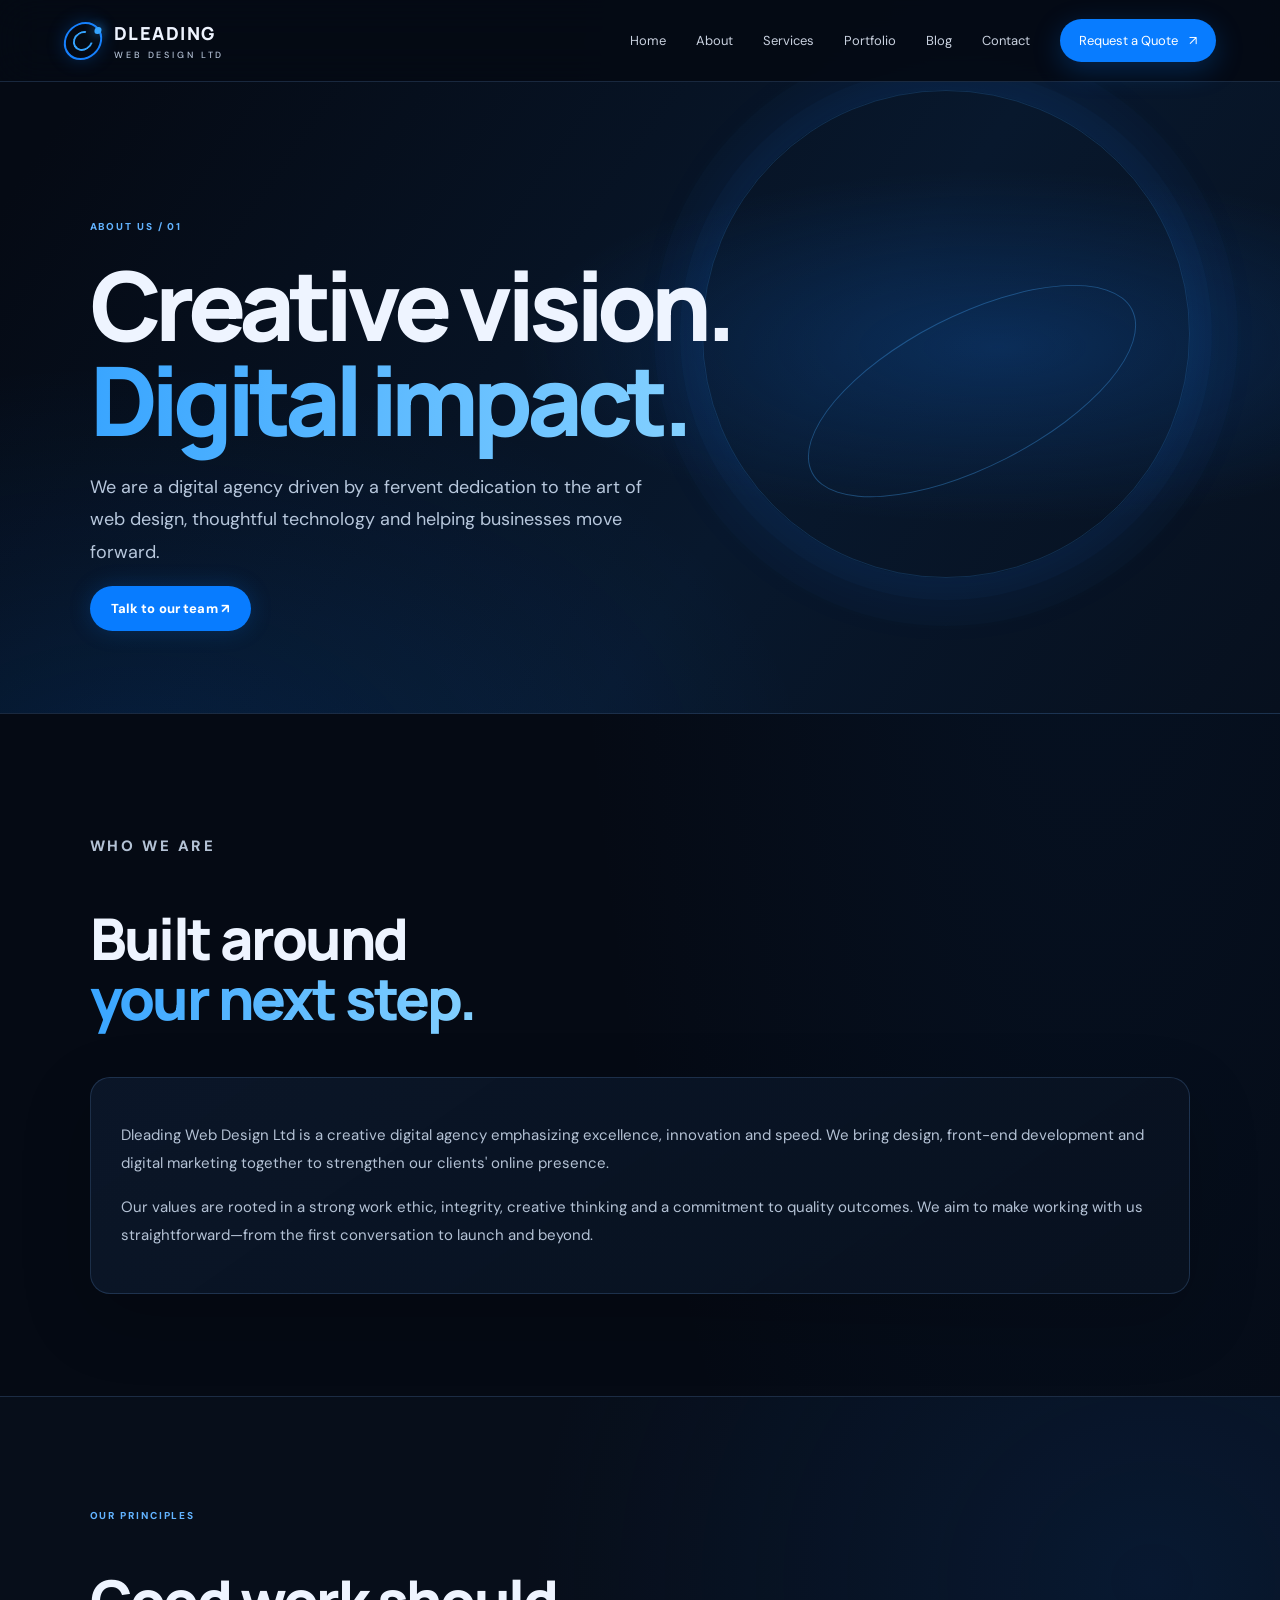
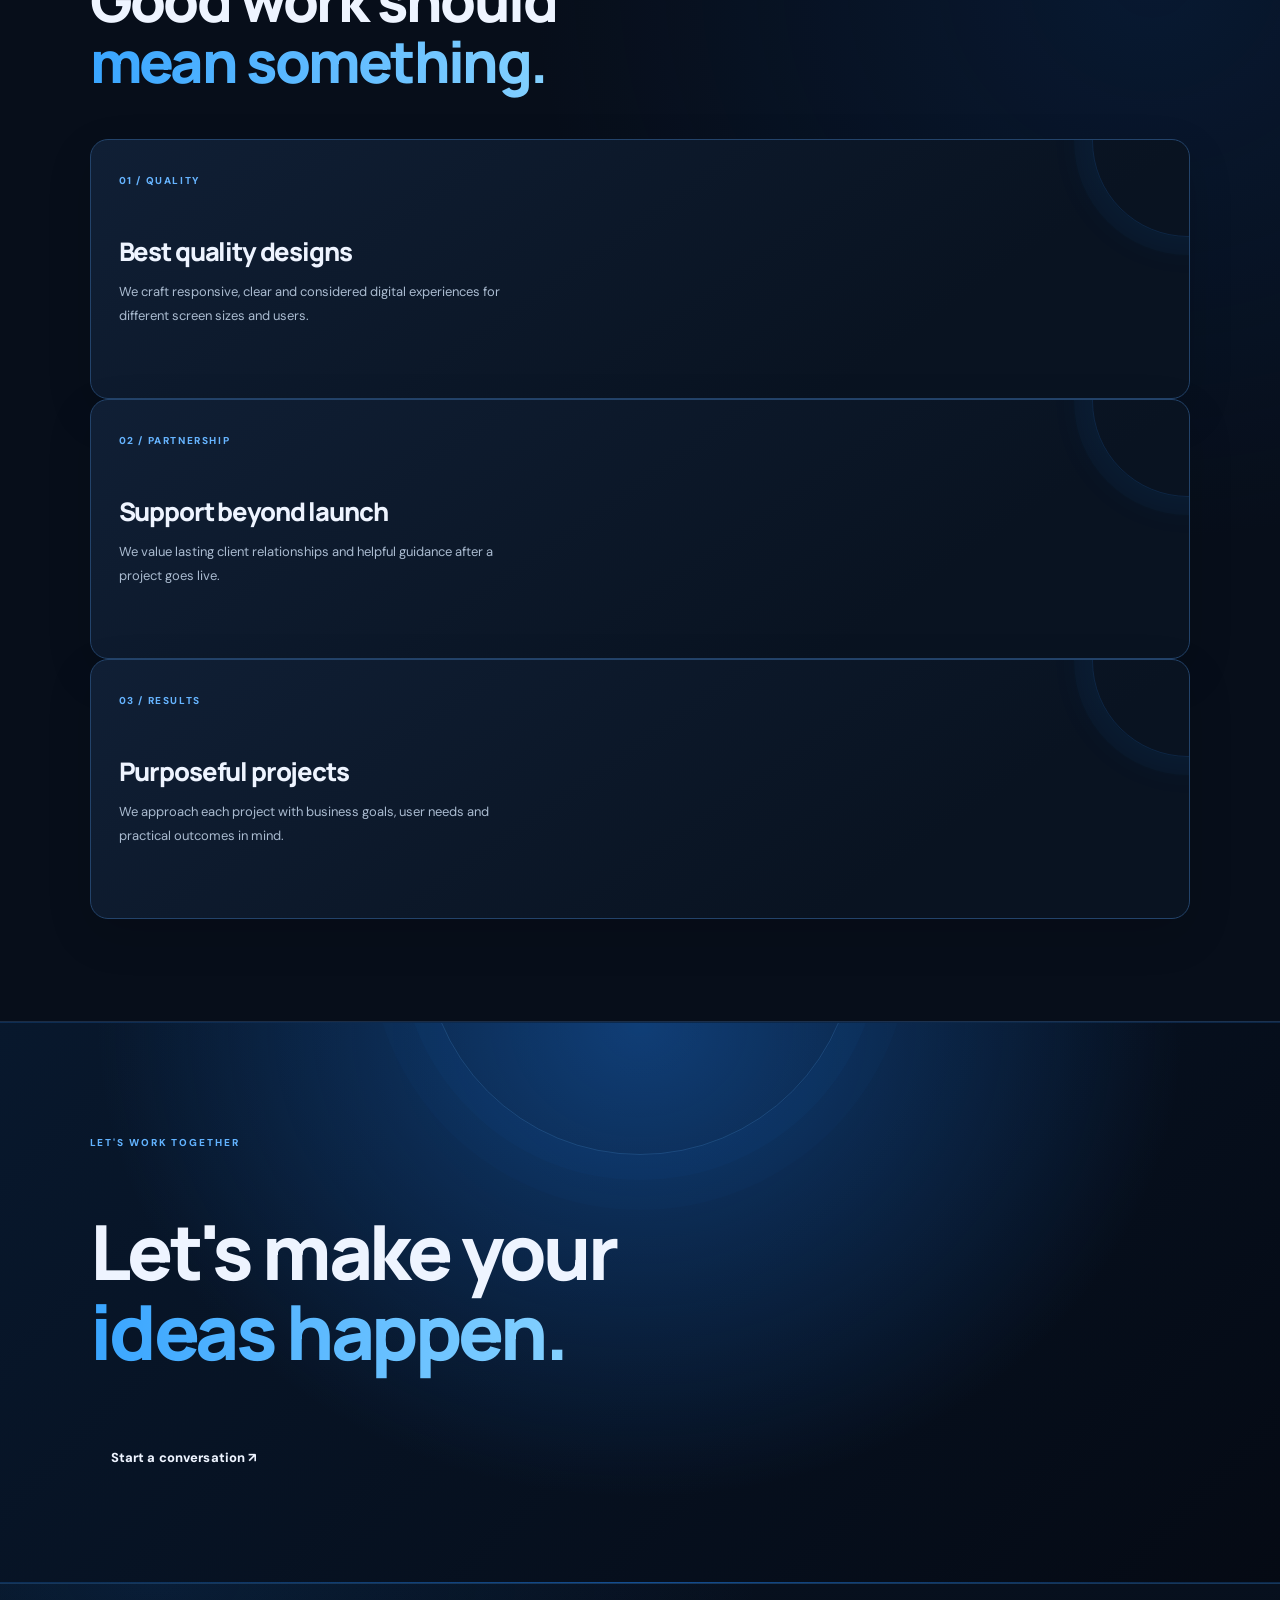
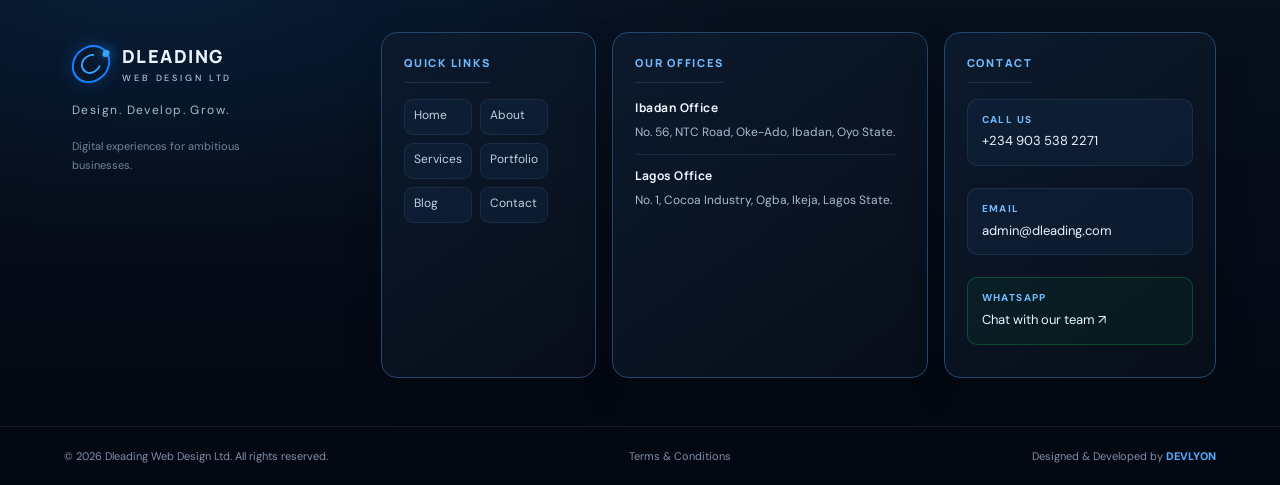
==== commit 89c29b2a: "Remove top location and business tagline strip" ====
--- a/about.html
+++ b/about.html
@@ -1,4 +1,5 @@
-<!DOCTYPE html><html lang="en"><head><meta charset="UTF-8"><meta name="viewport" content="width=device-width, initial-scale=1.0"><meta name="description" content="Meet Dleading Web Design Ltd, a digital agency driven by creativity, integrity and purposeful technology."><meta name="theme-color" content="#050914"><title>About Dleading | Dleading Web Design</title><link rel="preconnect" href="https://fonts.googleapis.com"><link rel="preconnect" href="https://fonts.gstatic.com" crossorigin><link href="https://fonts.googleapis.com/css2?family=DM+Sans:wght@400;500;600;700&family=Manrope:wght@400;500;600;700;800&display=swap" rel="stylesheet"><link rel="stylesheet" href="styles.css"><link rel="stylesheet" href="unified-design.css?v=467d6c0"></head><body><div class="topline"><span>Digital experiences for ambitious businesses</span><span>Ibadan · Lagos · Nigeria <span class="pulse"></span></span></div><header class="header"><a class="brand" href="index.html"><span class="brand-mark" aria-hidden="true"></span><span class="brand-text">DLEADING<small>WEB DESIGN LTD</small></span></a><button class="menu-toggle" aria-label="Toggle navigation" aria-expanded="false"><span></span><span></span></button><nav class="nav" aria-label="Main navigation"><a href="index.html">Home</a><a href="about.html">About</a><a href="services.html">Services</a><a href="portfolio.html">Portfolio</a><a href="blog.html">Blog</a><a href="contact.html">Contact</a><a class="nav-cta" href="contact.html">Request a Quote <span>↗</span></a></nav></header><main><section class="inner-hero"><p class="eyebrow blue">ABOUT US / 01</p><h1>Creative vision.<br><span>Digital impact.</span></h1><p>We are a digital agency driven by a fervent dedication to the art of web design, thoughtful technology and helping businesses move forward.</p><a class="button primary" href="contact.html">Talk to our team ↗</a></section><section class="section inner-content"><div><p class="eyebrow blue">WHO WE ARE</p><h2>Built around<br><span>your next step.</span></h2></div><div><p>Dleading Web Design Ltd is a creative digital agency emphasizing excellence, innovation and speed. We bring design, front-end development and digital marketing together to strengthen our clients' online presence.</p><p>Our values are rooted in a strong work ethic, integrity, creative thinking and a commitment to quality outcomes. We aim to make working with us straightforward—from the first conversation to launch and beyond.</p></div></section><section class="section values-section"><p class="eyebrow blue">OUR PRINCIPLES</p><h2>Good work should<br><span>mean something.</span></h2><div class="service-cards"><article class="service-card"><span class="card-number">01 / QUALITY</span><h3>Best quality designs</h3><p>We craft responsive, clear and considered digital experiences for different screen sizes and users.</p></article><article class="service-card"><span class="card-number">02 / PARTNERSHIP</span><h3>Support beyond launch</h3><p>We value lasting client relationships and helpful guidance after a project goes live.</p></article><article class="service-card"><span class="card-number">03 / RESULTS</span><h3>Purposeful projects</h3><p>We approach each project with business goals, user needs and practical outcomes in mind.</p></article></div></section><section class="cta section"><p class="eyebrow">LET'S WORK TOGETHER</p><h2>Let's make your<br><span>ideas happen.</span></h2><a class="button light" href="contact.html">Start a conversation ↗</a></section></main><footer class="footer">
+<!DOCTYPE html><html lang="en"><head><meta charset="UTF-8"><meta name="viewport" content="width=device-width, initial-scale=1.0"><meta name="description" content="Meet Dleading Web Design Ltd, a digital agency driven by creativity, integrity and purposeful technology."><meta name="theme-color" content="#050914"><title>About Dleading | Dleading Web Design</title><link rel="preconnect" href="https://fonts.googleapis.com"><link rel="preconnect" href="https://fonts.gstatic.com" crossorigin><link href="https://fonts.googleapis.com/css2?family=DM+Sans:wght@400;500;600;700&family=Manrope:wght@400;500;600;700;800&display=swap" rel="stylesheet"><link rel="stylesheet" href="styles.css"><link rel="stylesheet" href="unified-design.css?v=467d6c0"></head><body>
+<header class="header"><a class="brand" href="index.html"><span class="brand-mark" aria-hidden="true"></span><span class="brand-text">DLEADING<small>WEB DESIGN LTD</small></span></a><button class="menu-toggle" aria-label="Toggle navigation" aria-expanded="false"><span></span><span></span></button><nav class="nav" aria-label="Main navigation"><a href="index.html">Home</a><a href="about.html">About</a><a href="services.html">Services</a><a href="portfolio.html">Portfolio</a><a href="blog.html">Blog</a><a href="contact.html">Contact</a><a class="nav-cta" href="contact.html">Request a Quote <span>↗</span></a></nav></header><main><section class="inner-hero"><p class="eyebrow blue">ABOUT US / 01</p><h1>Creative vision.<br><span>Digital impact.</span></h1><p>We are a digital agency driven by a fervent dedication to the art of web design, thoughtful technology and helping businesses move forward.</p><a class="button primary" href="contact.html">Talk to our team ↗</a></section><section class="section inner-content"><div><p class="eyebrow blue">WHO WE ARE</p><h2>Built around<br><span>your next step.</span></h2></div><div><p>Dleading Web Design Ltd is a creative digital agency emphasizing excellence, innovation and speed. We bring design, front-end development and digital marketing together to strengthen our clients' online presence.</p><p>Our values are rooted in a strong work ethic, integrity, creative thinking and a commitment to quality outcomes. We aim to make working with us straightforward—from the first conversation to launch and beyond.</p></div></section><section class="section values-section"><p class="eyebrow blue">OUR PRINCIPLES</p><h2>Good work should<br><span>mean something.</span></h2><div class="service-cards"><article class="service-card"><span class="card-number">01 / QUALITY</span><h3>Best quality designs</h3><p>We craft responsive, clear and considered digital experiences for different screen sizes and users.</p></article><article class="service-card"><span class="card-number">02 / PARTNERSHIP</span><h3>Support beyond launch</h3><p>We value lasting client relationships and helpful guidance after a project goes live.</p></article><article class="service-card"><span class="card-number">03 / RESULTS</span><h3>Purposeful projects</h3><p>We approach each project with business goals, user needs and practical outcomes in mind.</p></article></div></section><section class="cta section"><p class="eyebrow">LET'S WORK TOGETHER</p><h2>Let's make your<br><span>ideas happen.</span></h2><a class="button light" href="contact.html">Start a conversation ↗</a></section></main><footer class="footer">
   <div class="footer-main">
     <div class="footer-brand">
       <a class="brand" href="index.html"><span class="brand-mark" aria-hidden="true"></span><span class="brand-text">DLEADING<small>WEB DESIGN LTD</small></span></a>
